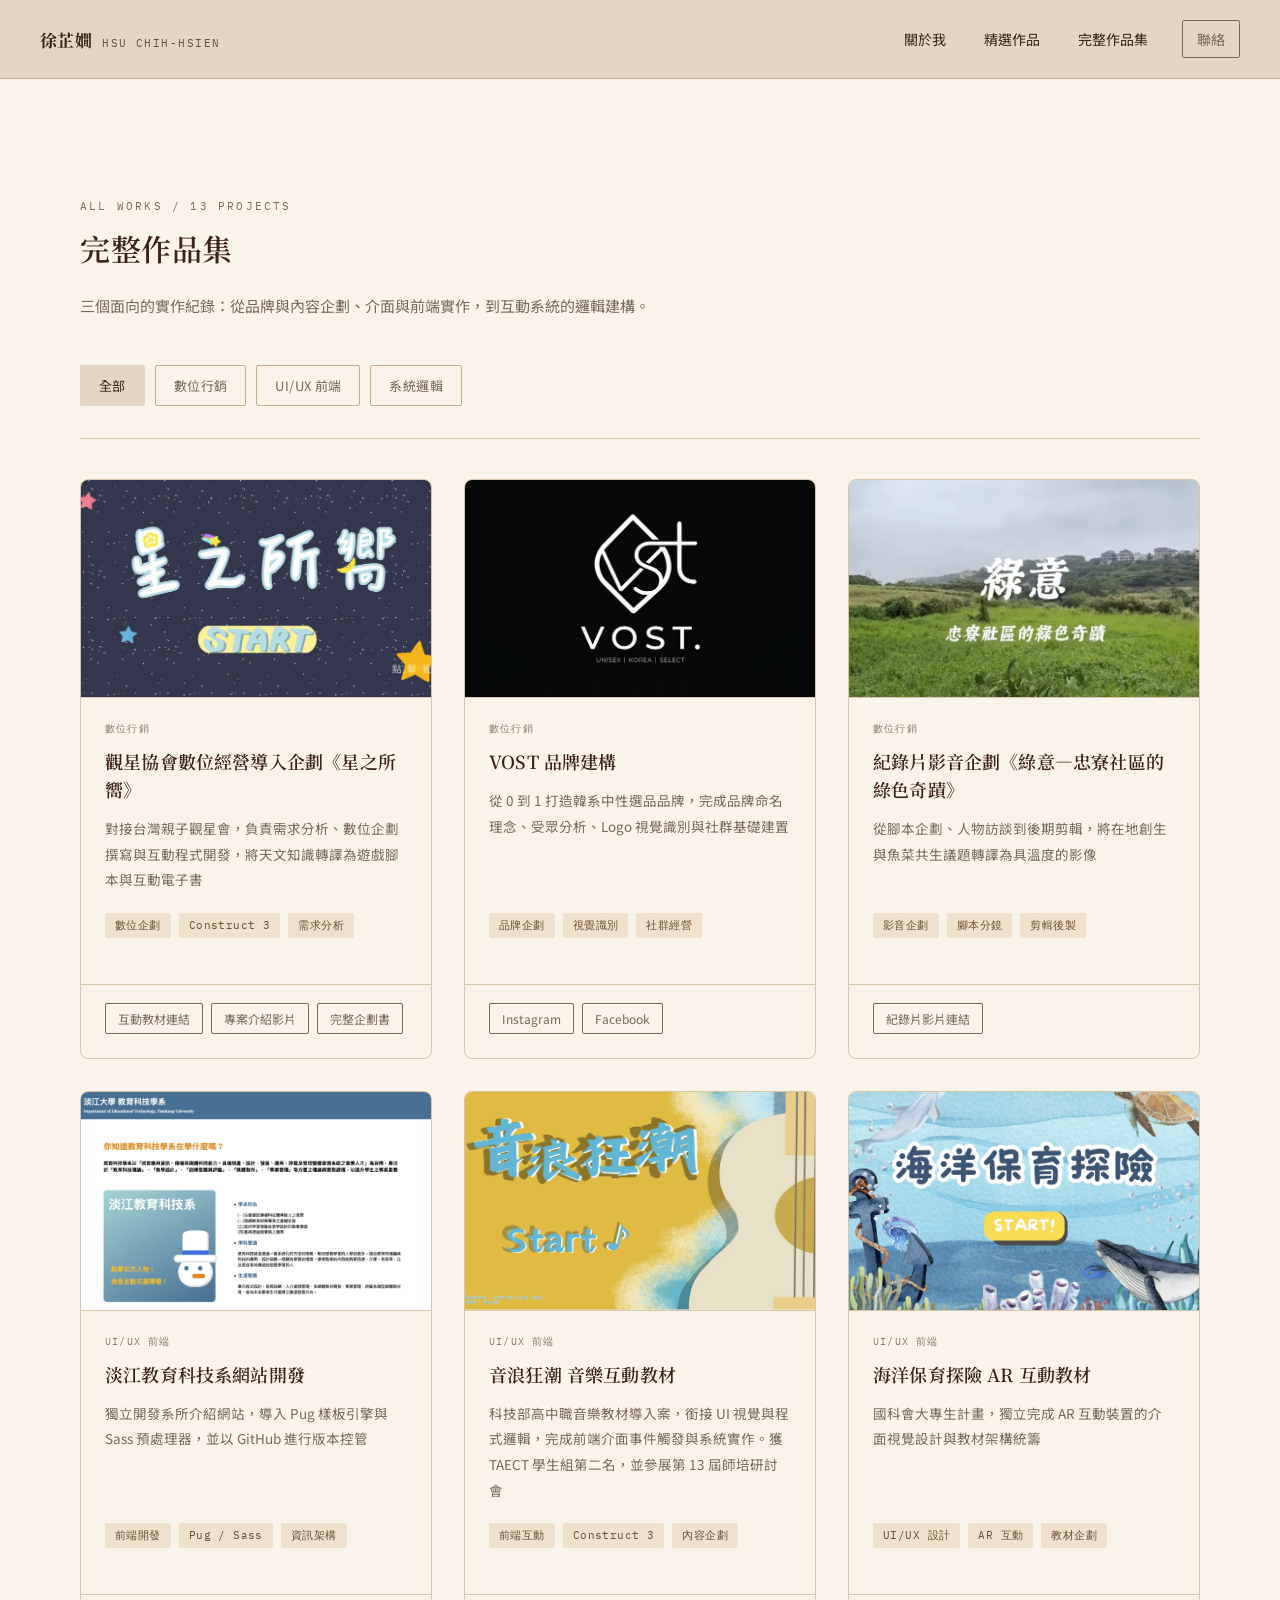
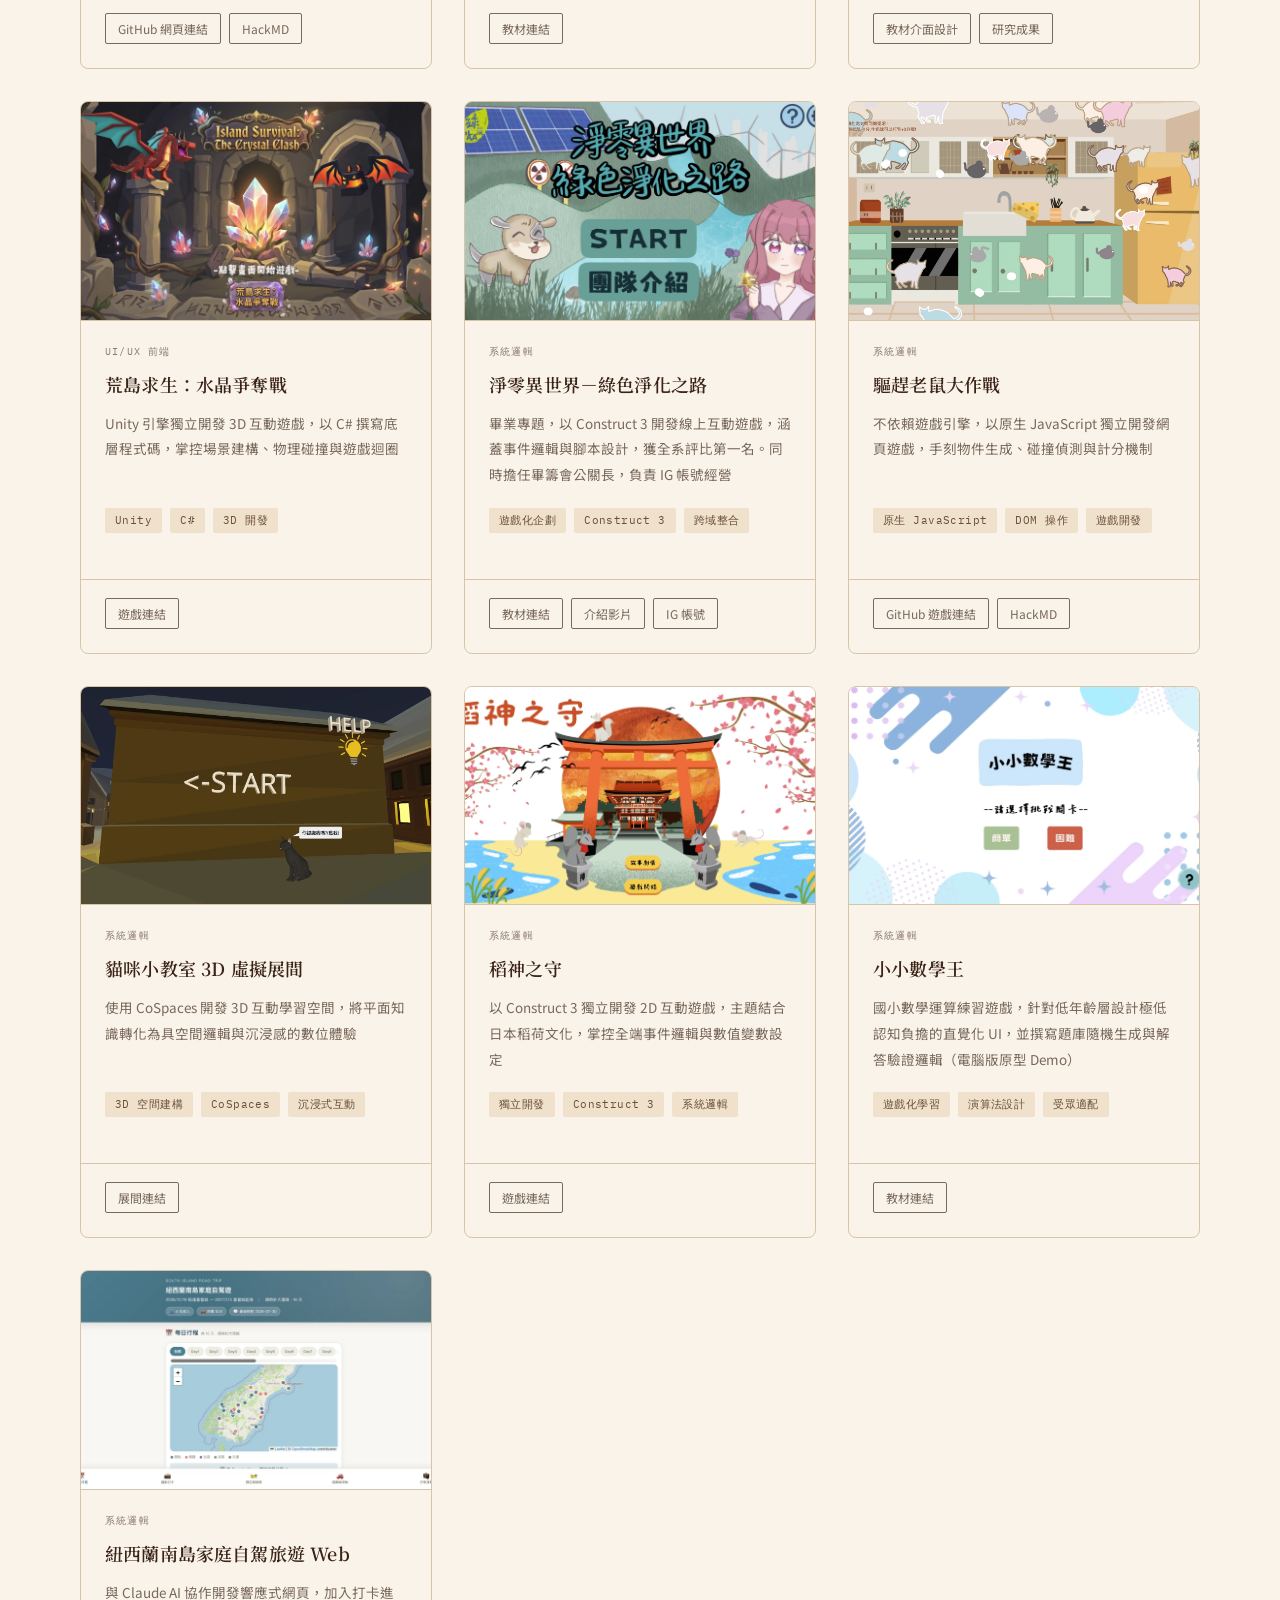
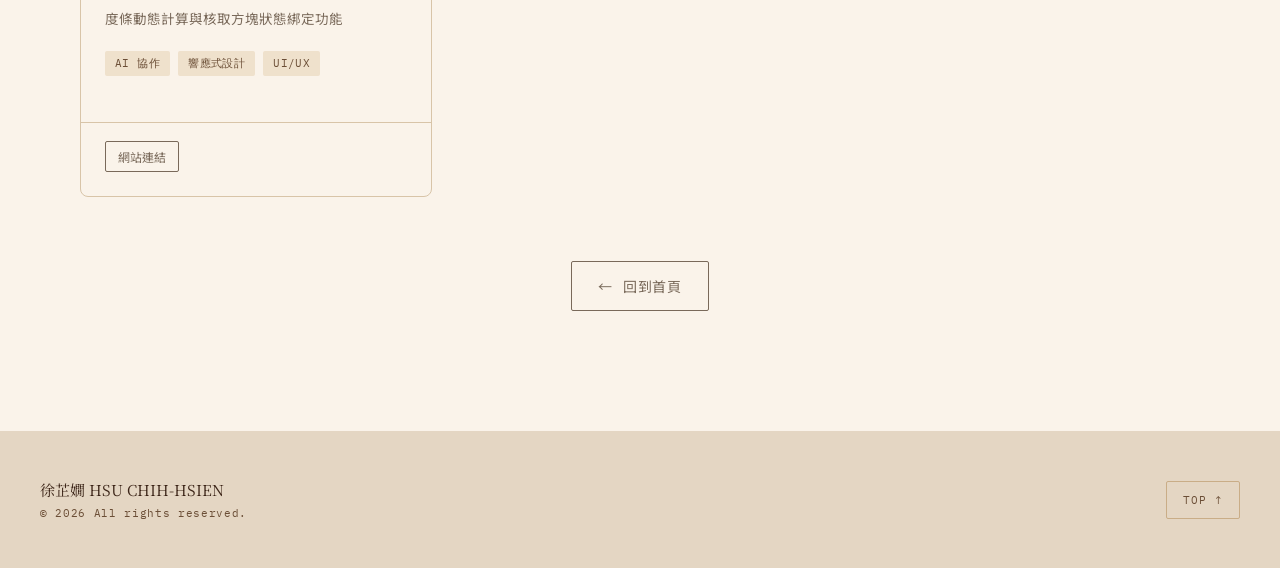
==== works.html @ 4b22bd29 "Bust cache on the OG/Twitter image URL and add explicit twitter:image The og:image was likely fetche" ====
<!DOCTYPE html>
<html lang="zh-Hant">
<head>
<meta charset="UTF-8">
<meta name="viewport" content="width=device-width, initial-scale=1">
<title>完整作品集 — 徐芷嫺 HSU CHIH-HSIEN</title>
<meta name="description" content="徐芷嫺完整作品集，共 13 個專案：數位行銷與品牌企劃、UI/UX 前端實作、系統邏輯與互動技術。">
<meta property="og:type" content="website">
<meta property="og:title" content="完整作品集 — 徐芷嫺 HSU CHIH-HSIEN">
<meta property="og:description" content="徐芷嫺完整作品集，共 13 個專案：數位行銷與品牌企劃、UI/UX 前端實作、系統邏輯與互動技術。">
<meta property="og:url" content="https://411730178xian.github.io/Chih-Hsien_Portfolio/works.html">
<meta property="og:image" content="https://411730178xian.github.io/Chih-Hsien_Portfolio/assets/images/social/og-cover.jpg?v=2">
<meta property="og:image:width" content="1200">
<meta property="og:image:height" content="675">
<meta name="twitter:card" content="summary_large_image">
<meta name="twitter:image" content="https://411730178xian.github.io/Chih-Hsien_Portfolio/assets/images/social/og-cover.jpg?v=2">
<link rel="preconnect" href="https://fonts.googleapis.com">
<link rel="preconnect" href="https://fonts.gstatic.com" crossorigin>
<link href="https://fonts.googleapis.com/css2?family=Noto+Sans+TC:wght@300;400;500;700&family=Noto+Serif+TC:wght@400;600;700&family=IBM+Plex+Mono:wght@400;500&display=swap" rel="stylesheet">
<link rel="stylesheet" href="css/style.css?v=5">
<link rel="icon" href="assets/icons/favicon.ico" sizes="any">
<link rel="icon" type="image/png" sizes="32x32" href="assets/icons/favicon-32.png">
<link rel="icon" type="image/png" sizes="16x16" href="assets/icons/favicon-16.png">
<link rel="apple-touch-icon" href="assets/icons/apple-touch-icon.png">
</head>
<body>

  <header class="site-header">
    <div class="nav-inner">
      <a href="index.html#top" class="logo">
        <span class="logo-zh">徐芷嫺</span>
        <span class="logo-en">HSU CHIH-HSIEN</span>
      </a>
      <nav class="nav-links">
        <a href="index.html#about" class="nav-link">關於我</a>
        <a href="index.html#work" class="nav-link">精選作品</a>
        <a href="works.html" class="nav-link">完整作品集</a>
        <a href="index.html#contact" class="nav-contact">聯絡</a>
      </nav>
      <button class="burger" type="button" aria-label="選單" aria-expanded="false" aria-controls="mobile-menu">
        <span></span><span></span><span></span>
      </button>
    </div>
    <div class="mobile-menu" id="mobile-menu">
      <a href="index.html#about">關於 About</a>
      <a href="index.html#work">精選作品 Work</a>
      <a href="works.html">完整作品集 All Works</a>
      <a href="index.html#contact">聯絡 Contact</a>
    </div>
  </header>

  <main id="top">
    <section class="sec">
      <div class="inner">
        <p class="eyebrow" style="margin-bottom:14px">ALL WORKS / 13 PROJECTS</p>
        <h1 style="font-size:30px">完整作品集</h1>
        <p class="works-intro">三個面向的實作紀錄：從品牌與內容企劃、介面與前端實作，到互動系統的邏輯建構。</p>

        <div class="filter-row">
          <button class="filter-btn is-active" type="button" data-filter="全部">全部</button>
          <button class="filter-btn" type="button" data-filter="數位行銷">數位行銷</button>
          <button class="filter-btn" type="button" data-filter="UI/UX 前端">UI/UX 前端</button>
          <button class="filter-btn" type="button" data-filter="系統邏輯">系統邏輯</button>
        </div>

        <div class="works-grid">

          <!-- 01 -->
          <div class="work-card" data-category="數位行銷">
            <a class="work-card-link" href="https://xian1215.itch.io/start" target="_blank" rel="noopener">
            <div class="work-cover">
              <img src="assets/images/works/work-01.webp" alt="觀星協會數位經營導入企劃《星之所嚮》 封面" loading="lazy" decoding="async" onerror="this.style.display='none'">
              <div class="work-cover-placeholder">
                <span class="cover-label">COVER 16:10</span>
                <span class="cover-size">建議 1600×1000px</span>
              </div>
            </div>
            <div class="work-body">
              <div class="work-cat">數位行銷</div>
              <h3 class="work-title">觀星協會數位經營導入企劃《星之所嚮》</h3>
              <p class="work-desc">對接台灣親子觀星會，負責需求分析、數位企劃撰寫與互動程式開發，將天文知識轉譯為遊戲腳本與互動電子書</p>
              <div class="tag-row">
                <span class="tag">數位企劃</span>
                <span class="tag">Construct 3</span>
                <span class="tag">需求分析</span>
              </div>
                          </div>
          </a>
          <div class="link-row">
                <a href="https://xian1215.itch.io/start" target="_blank" rel="noopener" class="link-pill">互動教材連結</a>
                <a href="https://reurl.cc/M2GAN4" target="_blank" rel="noopener" class="link-pill">專案介紹影片</a>
                <a href="https://reurl.cc/9WQrGO" target="_blank" rel="noopener" class="link-pill">完整企劃書</a>
              </div>
        </div>

          <!-- 02 -->
          <div class="work-card" data-category="數位行銷">
            <a class="work-card-link" href="https://www.instagram.com/vost.select" target="_blank" rel="noopener">
            <div class="work-cover">
              <img src="assets/images/works/work-02.webp" alt="VOST 品牌建構 封面" loading="lazy" decoding="async" onerror="this.style.display='none'">
              <div class="work-cover-placeholder">
                <span class="cover-label">COVER 16:10</span>
                <span class="cover-size">建議 1600×1000px</span>
              </div>
            </div>
            <div class="work-body">
              <div class="work-cat">數位行銷</div>
              <h3 class="work-title">VOST 品牌建構</h3>
              <p class="work-desc">從 0 到 1 打造韓系中性選品品牌，完成品牌命名理念、受眾分析、Logo 視覺識別與社群基礎建置</p>
              <div class="tag-row">
                <span class="tag">品牌企劃</span>
                <span class="tag">視覺識別</span>
                <span class="tag">社群經營</span>
              </div>
                          </div>
          </a>
          <div class="link-row">
                <a href="https://www.instagram.com/vost.select" target="_blank" rel="noopener" class="link-pill">Instagram</a>
                <a href="https://www.facebook.com/share/1DZ78wTrxf/" target="_blank" rel="noopener" class="link-pill">Facebook</a>
              </div>
        </div>

          <!-- 03 -->
          <div class="work-card" data-category="數位行銷">
            <a class="work-card-link" href="https://youtu.be/BY8ViOmGTmM" target="_blank" rel="noopener">
            <div class="work-cover">
              <img src="assets/images/works/work-03.webp" alt="紀錄片影音企劃《綠意—忠寮社區的綠色奇蹟》 封面" loading="lazy" decoding="async" onerror="this.style.display='none'">
              <div class="work-cover-placeholder">
                <span class="cover-label">COVER 16:10</span>
                <span class="cover-size">建議 1600×1000px</span>
              </div>
            </div>
            <div class="work-body">
              <div class="work-cat">數位行銷</div>
              <h3 class="work-title">紀錄片影音企劃《綠意—忠寮社區的綠色奇蹟》</h3>
              <p class="work-desc">從腳本企劃、人物訪談到後期剪輯，將在地創生與魚菜共生議題轉譯為具溫度的影像</p>
              <div class="tag-row">
                <span class="tag">影音企劃</span>
                <span class="tag">腳本分鏡</span>
                <span class="tag">剪輯後製</span>
              </div>
                          </div>
          </a>
          <div class="link-row">
                <a href="https://youtu.be/BY8ViOmGTmM" target="_blank" rel="noopener" class="link-pill">紀錄片影片連結</a>
              </div>
        </div>

          <!-- 04 -->
          <div class="work-card" data-category="UI/UX 前端">
            <a class="work-card-link" href="https://xian1215.github.io/TKUET-Introduction/" target="_blank" rel="noopener">
            <div class="work-cover">
              <img src="assets/images/works/work-04.webp" alt="淡江教育科技系網站開發 封面" loading="lazy" decoding="async" onerror="this.style.display='none'">
              <div class="work-cover-placeholder">
                <span class="cover-label">COVER 16:10</span>
                <span class="cover-size">建議 1600×1000px</span>
              </div>
            </div>
            <div class="work-body">
              <div class="work-cat">UI/UX 前端</div>
              <h3 class="work-title">淡江教育科技系網站開發</h3>
              <p class="work-desc">獨立開發系所介紹網站，導入 Pug 樣板引擎與 Sass 預處理器，並以 GitHub 進行版本控管</p>
              <div class="tag-row">
                <span class="tag">前端開發</span>
                <span class="tag">Pug / Sass</span>
                <span class="tag">資訊架構</span>
              </div>
                          </div>
          </a>
          <div class="link-row">
                <a href="https://xian1215.github.io/TKUET-Introduction/" target="_blank" rel="noopener" class="link-pill">GitHub 網頁連結</a>
                <a href="https://hackmd.io/@9Di1y0REQDCJJ_Y-IfNmfQ/ByBgr1eBR" target="_blank" rel="noopener" class="link-pill">HackMD</a>
              </div>
        </div>

          <!-- 05 -->
          <div class="work-card" data-category="UI/UX 前端">
            <a class="work-card-link" href="https://xian1215.itch.io/music-project" target="_blank" rel="noopener">
            <div class="work-cover">
              <img src="assets/images/works/work-05.webp" alt="音浪狂潮 音樂互動教材 封面" loading="lazy" decoding="async" onerror="this.style.display='none'">
              <div class="work-cover-placeholder">
                <span class="cover-label">COVER 16:10</span>
                <span class="cover-size">建議 1600×1000px</span>
              </div>
            </div>
            <div class="work-body">
              <div class="work-cat">UI/UX 前端</div>
              <h3 class="work-title">音浪狂潮 音樂互動教材</h3>
              <p class="work-desc">科技部高中職音樂教材導入案，銜接 UI 視覺與程式邏輯，完成前端介面事件觸發與系統實作。獲 TAECT 學生組第二名，並參展第 13 屆師培研討會</p>
              <div class="tag-row">
                <span class="tag">前端互動</span>
                <span class="tag">Construct 3</span>
                <span class="tag">內容企劃</span>
              </div>
                          </div>
          </a>
          <div class="link-row">
                <a href="https://xian1215.itch.io/music-project" target="_blank" rel="noopener" class="link-pill">教材連結</a>
              </div>
        </div>

          <!-- 06 -->
          <div class="work-card" data-category="UI/UX 前端">
            <a class="work-card-link" href="https://canva.link/zanthvpoir3hhmb" target="_blank" rel="noopener">
            <div class="work-cover">
              <img src="assets/images/works/work-06.webp" alt="海洋保育探險 AR 互動教材 封面" loading="lazy" decoding="async" onerror="this.style.display='none'">
              <div class="work-cover-placeholder">
                <span class="cover-label">COVER 16:10</span>
                <span class="cover-size">建議 1600×1000px</span>
              </div>
            </div>
            <div class="work-body">
              <div class="work-cat">UI/UX 前端</div>
              <h3 class="work-title">海洋保育探險 AR 互動教材</h3>
              <p class="work-desc">國科會大專生計畫，獨立完成 AR 互動裝置的介面視覺設計與教材架構統籌</p>
              <div class="tag-row">
                <span class="tag">UI/UX 設計</span>
                <span class="tag">AR 互動</span>
                <span class="tag">教材企劃</span>
              </div>
                          </div>
          </a>
          <div class="link-row">
                <a href="https://canva.link/zanthvpoir3hhmb" target="_blank" rel="noopener" class="link-pill">教材介面設計</a>
                <a href="https://drive.google.com/file/d/1w-6BS0zPPJtioyCGhfcOsL-TiiQda1Wb/view" target="_blank" rel="noopener" class="link-pill">研究成果</a>
              </div>
        </div>

          <!-- 07 -->
          <div class="work-card" data-category="UI/UX 前端">
            <a class="work-card-link" href="https://xian1215.itch.io/island-survival-the-crystal-clash" target="_blank" rel="noopener">
            <div class="work-cover">
              <img src="assets/images/works/work-07.webp" alt="荒島求生：水晶爭奪戰 封面" loading="lazy" decoding="async" onerror="this.style.display='none'">
              <div class="work-cover-placeholder">
                <span class="cover-label">COVER 16:10</span>
                <span class="cover-size">建議 1600×1000px</span>
              </div>
            </div>
            <div class="work-body">
              <div class="work-cat">UI/UX 前端</div>
              <h3 class="work-title">荒島求生：水晶爭奪戰</h3>
              <p class="work-desc">Unity 引擎獨立開發 3D 互動遊戲，以 C# 撰寫底層程式碼，掌控場景建構、物理碰撞與遊戲迴圈</p>
              <div class="tag-row">
                <span class="tag">Unity</span>
                <span class="tag">C#</span>
                <span class="tag">3D 開發</span>
              </div>
                          </div>
          </a>
          <div class="link-row">
                <a href="https://xian1215.itch.io/island-survival-the-crystal-clash" target="_blank" rel="noopener" class="link-pill">遊戲連結</a>
              </div>
        </div>

          <!-- 08 -->
          <div class="work-card" data-category="系統邏輯">
            <a class="work-card-link" href="https://6831bec1b82cb1c73385c4f5--celebrated-hummingbird-86bf99.netlify.app" target="_blank" rel="noopener">
            <div class="work-cover">
              <img src="assets/images/works/work-08.webp" alt="淨零異世界－綠色淨化之路 封面" loading="lazy" decoding="async" onerror="this.style.display='none'">
              <div class="work-cover-placeholder">
                <span class="cover-label">COVER 16:10</span>
                <span class="cover-size">建議 1600×1000px</span>
              </div>
            </div>
            <div class="work-body">
              <div class="work-cat">系統邏輯</div>
              <h3 class="work-title">淨零異世界－綠色淨化之路</h3>
              <p class="work-desc">畢業專題，以 Construct 3 開發線上互動遊戲，涵蓋事件邏輯與腳本設計，獲全系評比第一名。同時擔任畢籌會公關長，負責 IG 帳號經營</p>
              <div class="tag-row">
                <span class="tag">遊戲化企劃</span>
                <span class="tag">Construct 3</span>
                <span class="tag">跨域整合</span>
              </div>
                          </div>
          </a>
          <div class="link-row">
                <a href="https://6831bec1b82cb1c73385c4f5--celebrated-hummingbird-86bf99.netlify.app" target="_blank" rel="noopener" class="link-pill">教材連結</a>
                <a href="https://youtu.be/52XeTAiEh04" target="_blank" rel="noopener" class="link-pill">介紹影片</a>
                <a href="https://www.instagram.com/tkuet26_chuang.shiji" target="_blank" rel="noopener" class="link-pill">IG 帳號</a>
              </div>
        </div>

          <!-- 09 -->
          <div class="work-card" data-category="系統邏輯">
            <a class="work-card-link" href="https://411730178xian.github.io/gamenew/" target="_blank" rel="noopener">
            <div class="work-cover">
              <img src="assets/images/works/work-09.webp" alt="驅趕老鼠大作戰 封面" loading="lazy" decoding="async" onerror="this.style.display='none'">
              <div class="work-cover-placeholder">
                <span class="cover-label">COVER 16:10</span>
                <span class="cover-size">建議 1600×1000px</span>
              </div>
            </div>
            <div class="work-body">
              <div class="work-cat">系統邏輯</div>
              <h3 class="work-title">驅趕老鼠大作戰</h3>
              <p class="work-desc">不依賴遊戲引擎，以原生 JavaScript 獨立開發網頁遊戲，手刻物件生成、碰撞偵測與計分機制</p>
              <div class="tag-row">
                <span class="tag">原生 JavaScript</span>
                <span class="tag">DOM 操作</span>
                <span class="tag">遊戲開發</span>
              </div>
                          </div>
          </a>
          <div class="link-row">
                <a href="https://411730178xian.github.io/gamenew/" target="_blank" rel="noopener" class="link-pill">GitHub 遊戲連結</a>
                <a href="https://hackmd.io/@9Di1y0REQDCJJ_Y-IfNmfQ/SkXENkZ43" target="_blank" rel="noopener" class="link-pill">HackMD</a>
              </div>
        </div>

          <!-- 10 -->
          <div class="work-card" data-category="系統邏輯">
            <a class="work-card-link" href="https://edu.cospaces.io/FYB-VXD" target="_blank" rel="noopener">
            <div class="work-cover">
              <img src="assets/images/works/work-10.webp" alt="貓咪小教室 3D 虛擬展間 封面" loading="lazy" decoding="async" onerror="this.style.display='none'">
              <div class="work-cover-placeholder">
                <span class="cover-label">COVER 16:10</span>
                <span class="cover-size">建議 1600×1000px</span>
              </div>
            </div>
            <div class="work-body">
              <div class="work-cat">系統邏輯</div>
              <h3 class="work-title">貓咪小教室 3D 虛擬展間</h3>
              <p class="work-desc">使用 CoSpaces 開發 3D 互動學習空間，將平面知識轉化為具空間邏輯與沉浸感的數位體驗</p>
              <div class="tag-row">
                <span class="tag">3D 空間建構</span>
                <span class="tag">CoSpaces</span>
                <span class="tag">沉浸式互動</span>
              </div>
                          </div>
          </a>
          <div class="link-row">
                <a href="https://edu.cospaces.io/FYB-VXD" target="_blank" rel="noopener" class="link-pill">展間連結</a>
              </div>
        </div>

          <!-- 11 -->
          <div class="work-card" data-category="系統邏輯">
            <a class="work-card-link" href="https://xian1215.github.io/Inari-guardian/" target="_blank" rel="noopener">
            <div class="work-cover">
              <img src="assets/images/works/work-11.webp" alt="稻神之守 封面" loading="lazy" decoding="async" onerror="this.style.display='none'">
              <div class="work-cover-placeholder">
                <span class="cover-label">COVER 16:10</span>
                <span class="cover-size">建議 1600×1000px</span>
              </div>
            </div>
            <div class="work-body">
              <div class="work-cat">系統邏輯</div>
              <h3 class="work-title">稻神之守</h3>
              <p class="work-desc">以 Construct 3 獨立開發 2D 互動遊戲，主題結合日本稻荷文化，掌控全端事件邏輯與數值變數設定</p>
              <div class="tag-row">
                <span class="tag">獨立開發</span>
                <span class="tag">Construct 3</span>
                <span class="tag">系統邏輯</span>
              </div>
                          </div>
          </a>
          <div class="link-row">
                <a href="https://xian1215.github.io/Inari-guardian/" target="_blank" rel="noopener" class="link-pill">遊戲連結</a>
              </div>
        </div>

          <!-- 12 -->
          <div class="work-card" data-category="系統邏輯">
            <a class="work-card-link" href="https://xian1215.github.io/LittleMathKing/" target="_blank" rel="noopener">
            <div class="work-cover">
              <img src="assets/images/works/work-12.webp" alt="小小數學王 封面" loading="lazy" decoding="async" onerror="this.style.display='none'">
              <div class="work-cover-placeholder">
                <span class="cover-label">COVER 16:10</span>
                <span class="cover-size">建議 1600×1000px</span>
              </div>
            </div>
            <div class="work-body">
              <div class="work-cat">系統邏輯</div>
              <h3 class="work-title">小小數學王</h3>
              <p class="work-desc">國小數學運算練習遊戲，針對低年齡層設計極低認知負擔的直覺化 UI，並撰寫題庫隨機生成與解答驗證邏輯（電腦版原型 Demo）</p>
              <div class="tag-row">
                <span class="tag">遊戲化學習</span>
                <span class="tag">演算法設計</span>
                <span class="tag">受眾適配</span>
              </div>
                          </div>
          </a>
          <div class="link-row">
                <a href="https://xian1215.github.io/LittleMathKing/" target="_blank" rel="noopener" class="link-pill">教材連結</a>
              </div>
        </div>

          <!-- 13 -->
          <div class="work-card" data-category="系統邏輯">
            <a class="work-card-link" href="https://411730178xian.github.io/nz-south-island-trip/" target="_blank" rel="noopener">
            <div class="work-cover">
              <img src="assets/images/works/work-13.webp" alt="紐西蘭南島家庭自駕旅遊 Web 封面" loading="lazy" decoding="async" onerror="this.style.display='none'">
              <div class="work-cover-placeholder">
                <span class="cover-label">COVER 16:10</span>
                <span class="cover-size">建議 1600×1000px</span>
              </div>
            </div>
            <div class="work-body">
              <div class="work-cat">系統邏輯</div>
              <h3 class="work-title">紐西蘭南島家庭自駕旅遊 Web</h3>
              <p class="work-desc">與 Claude AI 協作開發響應式網頁，加入打卡進度條動態計算與核取方塊狀態綁定功能</p>
              <div class="tag-row">
                <span class="tag">AI 協作</span>
                <span class="tag">響應式設計</span>
                <span class="tag">UI/UX</span>
              </div>
                          </div>
          </a>
          <div class="link-row">
                <a href="https://411730178xian.github.io/nz-south-island-trip/" target="_blank" rel="noopener" class="link-pill">網站連結</a>
              </div>
        </div>

        </div>

        <div style="display:flex; justify-content:center; margin-top:64px">
          <a href="index.html" class="btn btn-outline"><span aria-hidden="true">←</span> 回到首頁</a>
        </div>
      </div>
    </section>
  </main>

  <footer class="site-footer">
    <div class="foot-inner">
      <div class="foot-name">
        <span class="foot-name-zh">徐芷嫺 HSU CHIH-HSIEN</span>
        <span class="foot-copyright">© 2026 All rights reserved.</span>
      </div>
      <a href="index.html#top" class="top-link">TOP ↑</a>
    </div>
  </footer>

<script src="js/main.js"></script>
</body>
</html>
---- css/style.css ----
/* ===========================================================
   徐芷嫺 Portfolio — Design tokens & base styles
   Color / type / spacing values come from the approved design spec
   (see the "DESIGN SPEC" panel in the original Claude Design file).
   =========================================================== */

:root {
  --color-accent: #E4D6C3;
  --color-text: #3B2417;
  --color-text-secondary: #79695A;
  --color-text-faint: #7C6C5A;
  --color-bg: #FAF3EA;
  --color-bg-alt: #F3E8D8;
  --color-border: #D8C4A8;
  --color-border-strong: #C9AD87;
  --color-tag-bg: #EFE1CC;
  --color-tag-text: #6B4E36;

  --font-serif: 'Noto Serif TC', serif;
  --font-sans: 'Noto Sans TC', 'Helvetica Neue', Helvetica, Arial, sans-serif;
  --font-mono: 'IBM Plex Mono', monospace;

  --page-max: 1200px;
  --bar-max: 1600px;
  --pad-desktop: 40px;
  --pad-mobile: 24px;
  --sec-pad-desktop: 120px;
  --sec-pad-mobile: 72px;
}

* { box-sizing: border-box; }

html {
  scroll-behavior: smooth;
}

body {
  margin: 0;
  background: var(--color-bg);
  font-family: var(--font-sans);
  color: var(--color-text);
  -webkit-font-smoothing: antialiased;
}

a {
  color: var(--color-text);
  text-decoration: none;
}

img {
  max-width: 100%;
  display: block;
}

::selection {
  background: var(--color-border);
  color: var(--color-text);
}

/* Anchors land below the sticky header instead of right under it */
section[id], main[id] {
  scroll-margin-top: 90px;
}

.inner {
  max-width: var(--page-max);
  margin: 0 auto;
  padding: 0 var(--pad-mobile);
}
@media (min-width: 720px) {
  .inner { padding: 0 var(--pad-desktop); }
}

.sec {
  padding: var(--sec-pad-mobile) 0;
  background: var(--color-bg);
}
.sec-alt {
  padding: var(--sec-pad-mobile) 0;
  background: var(--color-bg-alt);
}
@media (min-width: 720px) {
  .sec, .sec-alt { padding: var(--sec-pad-desktop) 0; }
}

.eyebrow {
  font-family: var(--font-mono);
  font-size: 11px;
  letter-spacing: .2em;
  color: var(--color-text-faint);
  margin: 0 0 12px;
}

h1, h2, h3 {
  font-family: var(--font-serif);
  font-weight: 600;
  color: var(--color-text);
  margin: 0;
}

h1 {
  font-size: 32px;
  line-height: 1.45;
  letter-spacing: .02em;
}
@media (min-width: 720px) {
  h1 { font-size: 48px; }
}

h2 {
  font-size: 26px;
  line-height: 1.4;
  letter-spacing: .02em;
}
@media (min-width: 720px) {
  h2 { font-size: 32px; }
}

/* ===================== HEADER / NAV ===================== */

.site-header {
  position: sticky;
  top: 0;
  z-index: 50;
  background: var(--color-accent);
  border-bottom: 1px solid var(--color-border-strong);
}

.nav-inner {
  max-width: var(--bar-max);
  margin: 0 auto;
  padding: 16px var(--pad-mobile);
  display: flex;
  align-items: center;
  justify-content: space-between;
  gap: 20px;
}
@media (min-width: 720px) {
  .nav-inner { padding: 20px var(--pad-desktop); }
}

.logo {
  display: flex;
  align-items: baseline;
  gap: 10px;
  min-height: 24px;
  color: var(--color-text);
}
.logo-zh {
  font-family: var(--font-serif);
  font-weight: 700;
  font-size: 17px;
  letter-spacing: .02em;
}
.logo-en {
  font-family: var(--font-mono);
  font-size: 10.5px;
  letter-spacing: .14em;
  color: var(--color-tag-text);
}

.nav-links {
  display: none;
  align-items: center;
  gap: 30px;
}
@media (min-width: 720px) {
  .nav-links { display: flex; }
}

.nav-link {
  padding: 8px 4px;
  min-height: 24px;
  font-size: 14px;
  color: var(--color-text);
  border-bottom: 1px solid transparent;
  transition: color .2s, border-color .2s;
}
.nav-link:hover {
  color: #4A3B32;
  border-bottom-color: var(--color-text);
}

.nav-contact {
  padding: 8px 14px;
  min-height: 24px;
  font-size: 14px;
  color: var(--color-text-secondary);
  border: 1px solid var(--color-text-secondary);
  border-radius: 2px;
  transition: background-color .3s, color .3s;
}
.nav-contact:hover {
  background: var(--color-text-secondary);
  color: var(--color-bg);
}

.burger {
  display: flex;
  flex-direction: column;
  gap: 5px;
  width: 40px;
  height: 32px;
  align-items: center;
  justify-content: center;
  background: transparent;
  border: 1px solid #C2A594;
  border-radius: 2px;
  cursor: pointer;
}
@media (min-width: 720px) {
  .burger { display: none; }
}
.burger span {
  display: block;
  width: 20px;
  height: 1.5px;
  background: var(--color-text);
}

.mobile-menu {
  display: none;
  flex-direction: column;
  padding: 4px var(--pad-mobile) 20px;
  border-top: 1px solid var(--color-border-strong);
  background: var(--color-accent);
}
.mobile-menu.is-open {
  display: flex;
}
@media (min-width: 720px) {
  .mobile-menu { display: none !important; }
}
.mobile-menu a {
  padding: 14px 0;
  border-bottom: 1px solid var(--color-border-strong);
  color: var(--color-text);
  font-size: 15px;
}
.mobile-menu a:last-child {
  border-bottom: none;
}

/* ===================== BUTTONS ===================== */

.btn {
  display: inline-flex;
  align-items: center;
  gap: 10px;
  padding: 14px 26px;
  font-size: 14px;
  letter-spacing: .05em;
  border-radius: 2px;
  cursor: pointer;
  font-family: var(--font-sans);
  transition: background-color .3s, color .3s, border-color .3s;
}
.btn-primary {
  background: var(--color-bg);
  color: var(--color-text);
  border: 1px solid transparent;
}
.btn-primary:hover {
  background: var(--color-text-secondary);
  color: var(--color-bg);
}
.btn-outline-light {
  border: 1px solid rgba(255,255,255,.5);
  color: var(--color-bg);
}
.btn-outline-light:hover {
  border-color: var(--color-bg);
  background: rgba(255,255,255,.1);
}
.btn-outline {
  border: 1px solid var(--color-text-secondary);
  color: var(--color-text-secondary);
  background: transparent;
}
.btn-outline:hover {
  background: var(--color-text-secondary);
  color: var(--color-bg);
}

/* ===================== HERO ===================== */

.hero {
  position: relative;
  overflow: hidden;
  min-height: 640px;
  min-height: 100svh;
  display: flex;
  align-items: center;
  background: var(--color-bg) url("../assets/images/hero/hero-bg.png") center / cover no-repeat;
  border-bottom: 1px solid var(--color-border);
}
@media (min-width: 720px) {
  .hero { min-height: 860px; min-height: 100svh; }
}
@media (max-width: 719px) {
  /* hero-bg.png's line-art lives in four corner clusters. On a narrow
     viewport, swap the single cover image for four corner crops, each
     pinned to its own corner and sized off viewport width (not the
     hero's height) with a clamp so it scales gently as the window
     resizes but never balloons or shrinks to nothing. Each corner
     stays a consistent, undistorted size and only the blank middle
     grows or shrinks to fill the leftover space — instead of the
     whole image being uniformly shrunk or cropped. */
  .hero {
    background-image:
      url("../assets/images/hero/hero-corner-tl.png"),
      url("../assets/images/hero/hero-corner-tr.png"),
      url("../assets/images/hero/hero-corner-bl.png"),
      url("../assets/images/hero/hero-corner-br.png");
    background-position: top left, top right, bottom left, bottom right;
    background-size:
      clamp(140px, 34vw, 300px) auto,
      clamp(140px, 34vw, 300px) auto,
      clamp(140px, 34vw, 300px) auto,
      clamp(140px, 34vw, 300px) auto;
    background-repeat: no-repeat, no-repeat, no-repeat, no-repeat;
  }
}
.hero-inner {
  position: relative;
  z-index: 1;
  max-width: var(--page-max);
  margin: 0 auto;
  padding: 0 var(--pad-mobile);
}
@media (min-width: 720px) {
  .hero-inner { padding: 0 var(--pad-desktop); }
}
.hero-kicker {
  font-family: var(--font-mono);
  font-size: 11px;
  letter-spacing: .2em;
  color: var(--color-text-secondary);
  margin: 0 0 26px;
}
.hero-title {
  margin: 0;
  font-family: var(--font-serif);
  font-weight: 600;
  font-size: 32px;
  line-height: 1.45;
  letter-spacing: .02em;
  color: var(--color-text);
  max-width: 820px;
}
@media (min-width: 720px) {
  .hero-title { font-size: 48px; }
}
.hero-sub {
  margin: 26px 0 0;
  font-size: 13px;
  line-height: 1.9;
  color: var(--color-text-secondary);
  letter-spacing: .02em;
}
@media (min-width: 720px) {
  .hero-sub { font-size: 15px; letter-spacing: .03em; }
}
.hero-cta {
  display: flex;
  flex-wrap: wrap;
  gap: 12px;
  margin-top: 40px;
}
.hero-cta .btn-primary {
  background: var(--color-text-secondary);
  color: var(--color-bg);
}
.hero-cta .btn-primary:hover {
  background: var(--color-text);
  color: var(--color-bg);
}
.hero-cta .btn-outline-light {
  border-color: var(--color-text-secondary);
  color: var(--color-text);
}
.hero-cta .btn-outline-light:hover {
  border-color: var(--color-text);
  background: var(--color-bg-alt);
}

/* ===================== ABOUT ===================== */

.about-cols {
  max-width: 800px;
  margin-top: 36px;
}
@media (min-width: 720px) {
  .about-cols {
    margin-top: 52px;
    max-width: none;
    display: grid;
    grid-template-columns: minmax(200px, clamp(220px, 34vw, 400px)) 1fr;
    gap: clamp(32px, 4vw, 64px);
    align-items: start;
  }
  .portrait {
    margin-bottom: 0;
  }
}

.portrait {
  position: relative;
  width: 400px;
  max-width: 100%;
  aspect-ratio: 4/5;
  border-radius: 8px;
  border: 1px solid var(--color-border-strong);
  overflow: hidden;
  margin-bottom: 32px;
}
.portrait img {
  position: absolute;
  inset: 0;
  z-index: 1;
  width: 100%;
  height: 100%;
  object-fit: cover;
}
.portrait-placeholder {
  position: absolute;
  inset: 0;
  background-image: repeating-linear-gradient(135deg, #EFE2D0 0 8px, #F8F0E5 8px 16px);
  display: flex;
  flex-direction: column;
  align-items: center;
  justify-content: center;
  gap: 6px;
}
.portrait-label {
  font-family: var(--font-mono);
  font-size: 10.5px;
  color: var(--color-text-faint);
  letter-spacing: .08em;
}
.portrait-size {
  font-family: var(--font-mono);
  font-size: 9.5px;
  color: #AFA08A;
}

.about-body {
  margin: 0;
  font-size: 16px;
  line-height: 2.1;
  color: var(--color-text);
  letter-spacing: .03em;
}

.info-block {
  margin-top: 40px;
  padding-top: 26px;
  border-top: 1px solid var(--color-border-strong);
}
.info-block + .info-block {
  margin-top: 34px;
}
.info-label {
  font-family: var(--font-mono);
  font-size: 10.5px;
  letter-spacing: .16em;
  color: var(--color-text-faint);
  margin: 0 0 16px;
}
.info-title {
  font-size: 15.5px;
  color: var(--color-text);
  letter-spacing: .02em;
}
.info-meta {
  margin-top: 6px;
  font-family: var(--font-mono);
  font-size: 11.5px;
  color: var(--color-text-faint);
}
.info-row {
  display: flex;
  flex-wrap: wrap;
  gap: 10px;
  align-items: baseline;
}
.info-note {
  margin: 12px 0 0;
  font-size: 13.5px;
  line-height: 1.85;
  color: var(--color-text-secondary);
  padding-left: 14px;
  border-left: 1px solid var(--color-border);
}

/* Skills block: standalone, below the photo/bio row */
.skills-block {
  max-width: 800px;
  margin: 56px auto 0;
  padding-top: 40px;
  border-top: 1px solid var(--color-border);
}
@media (min-width: 720px) {
  .skills-block { max-width: none; }
}
.skills-grid {
  display: grid;
  grid-template-columns: 1fr;
  gap: 1px;
  background: var(--color-border);
  border: 1px solid var(--color-border);
  margin-top: 22px;
}
@media (min-width: 720px) {
  .skills-grid { grid-template-columns: repeat(2, 1fr); }
}
.skill-card {
  background: var(--color-bg);
  padding: 24px 26px;
}
.skill-head {
  display: flex;
  align-items: center;
  gap: 12px;
}
.skill-head h3 {
  font-size: 16px;
}
.skill-list {
  margin: 14px 0 0;
  padding: 0 0 0 30px;
  list-style: none;
  display: flex;
  flex-direction: column;
  gap: 8px;
}
.skill-list li {
  font-size: 13.5px;
  line-height: 1.7;
  color: var(--color-text-secondary);
}

/* Experience blocks (Honors / Projects) */
.exp-wrap {
  max-width: 800px;
  margin: 64px auto 0;
  padding-top: 48px;
  border-top: 1px solid var(--color-border);
  display: flex;
  flex-direction: column;
  gap: 48px;
}
@media (min-width: 720px) {
  .exp-wrap {
    max-width: none;
    display: grid;
    grid-template-columns: 1fr 1fr;
    gap: 48px 64px;
    align-items: start;
  }
}
.exp-block {
  display: flex;
  flex-wrap: wrap;
  gap: 36px;
}
.exp-title {
  flex: 0 0 auto;
  min-width: 160px;
  font-size: 17px;
}
.exp-entries {
  flex: 1 1 420px;
  min-width: 250px;
  display: flex;
  flex-direction: column;
  gap: 20px;
}

.resume-cta {
  max-width: 800px;
  margin: 44px auto 0;
}
@media (min-width: 720px) {
  .resume-cta {
    max-width: none;
    display: flex;
    justify-content: center;
  }
}

/* ===================== WORK CARDS ===================== */

.work-grid {
  display: grid;
  grid-template-columns: 1fr;
  gap: 36px;
}
@media (min-width: 640px) {
  .work-grid { grid-template-columns: repeat(auto-fit, minmax(min(100%, 420px), 1fr)); }
}

.work-card {
  display: block;
  color: inherit;
  background: var(--color-bg);
  border: 1px solid var(--color-border);
  border-radius: 8px;
  overflow: hidden;
  transition: box-shadow .35s ease, border-color .35s ease, transform .35s ease;
}
.work-card:hover {
  border-color: var(--color-accent);
  box-shadow: 0 24px 48px -24px rgba(26,26,24,.34);
  transform: translateY(-3px);
}

.work-cover {
  position: relative;
  aspect-ratio: 16/10;
  overflow: hidden;
  border-bottom: 1px solid var(--color-border);
}
.work-cover-placeholder,
.work-cover img {
  position: absolute;
  inset: 0;
  width: 100%;
  height: 100%;
}
.work-cover-placeholder {
  background-image: repeating-linear-gradient(135deg, #EFE2D0 0 8px, #F8F0E5 8px 16px);
  display: flex;
  flex-direction: column;
  align-items: center;
  justify-content: center;
  gap: 6px;
  transition: transform .55s cubic-bezier(.2,.8,.2,1);
}
.work-card:hover .work-cover-placeholder {
  transform: scale(1.06);
}
.work-cover img {
  z-index: 1;
  object-fit: cover;
  object-position: center;
  transition: transform .55s cubic-bezier(.2,.8,.2,1);
}
.work-card:hover .work-cover img {
  transform: scale(1.06);
}
.cover-label {
  font-family: var(--font-mono);
  font-size: 11px;
  color: var(--color-text-faint);
  letter-spacing: .08em;
}
.cover-size {
  font-family: var(--font-mono);
  font-size: 10px;
  color: #AFA08A;
}

.work-body {
  padding: 26px 26px 30px;
}
.work-no {
  font-family: var(--font-mono);
  font-size: 10.5px;
  color: var(--color-text-faint);
  letter-spacing: .14em;
}
.work-title {
  margin: 12px 0 0;
  font-size: 20px;
  line-height: 1.5;
  letter-spacing: .01em;
}
.work-desc {
  margin: 12px 0 0;
  font-size: 14px;
  line-height: 1.9;
  color: var(--color-text-secondary);
}
.tag-row {
  display: flex;
  flex-wrap: wrap;
  gap: 8px;
  margin-top: 20px;
}
.tag {
  font-family: var(--font-mono);
  font-size: 10.5px;
  color: var(--color-tag-text);
  background: var(--color-tag-bg);
  padding: 5px 10px;
  border-radius: 2px;
  letter-spacing: .04em;
}

/* Full works page — grid uses 3 cols on desktop, has category + link row */
.works-grid {
  display: grid;
  grid-template-columns: 1fr;
  gap: 32px;
}
@media (min-width: 640px) {
  .works-grid { grid-template-columns: repeat(auto-fit, minmax(min(100%, 300px), 1fr)); }
}
.works-grid .work-card {
  display: flex;
  flex-direction: column;
}
.work-card-link {
  display: flex;
  flex-direction: column;
  flex: 1;
  color: inherit;
}
.works-grid .work-body {
  padding: 24px 24px 28px;
  display: flex;
  flex-direction: column;
  flex: 1;
}
.works-grid .work-cat {
  font-family: var(--font-mono);
  font-size: 10px;
  color: #8A7A6E;
  letter-spacing: .12em;
}
.works-grid .work-title {
  font-size: 18px;
  line-height: 1.55;
}
.works-grid .work-desc {
  margin: 12px 0 20px;
  font-size: 13.5px;
}
.works-grid .tag-row {
  margin-top: auto;
}
.link-row {
  display: flex;
  flex-wrap: wrap;
  gap: 8px;
  margin-top: 18px;
  padding: 18px 24px 24px;
  border-top: 1px solid var(--color-border);
}
.link-pill {
  font-size: 12px;
  color: var(--color-text-secondary);
  border: 1px solid var(--color-text-secondary);
  padding: 6px 12px;
  border-radius: 2px;
  transition: background-color .25s, color .25s, border-color .25s;
}
.link-pill:hover {
  background: var(--color-text-secondary);
  border-color: var(--color-text-secondary);
  color: var(--color-bg);
}

/* Category filter (All Works page) */
.filter-row {
  display: flex;
  flex-wrap: wrap;
  gap: 10px;
  margin: 44px 0 40px;
  padding-bottom: 32px;
  border-bottom: 1px solid var(--color-border);
}
.filter-btn {
  padding: 10px 18px;
  min-height: 24px;
  border: 1px solid var(--color-border-strong);
  background: transparent;
  color: var(--color-text-secondary);
  font-family: var(--font-sans);
  font-size: 13px;
  letter-spacing: .03em;
  border-radius: 2px;
  cursor: pointer;
  transition: background-color .2s, border-color .2s, color .2s;
}
.filter-btn:hover {
  border-color: var(--color-text-secondary);
  color: var(--color-text-secondary);
}
.filter-btn.is-active {
  border-color: var(--color-accent);
  background: var(--color-accent);
  color: var(--color-text);
}

.works-intro {
  margin: 20px 0 0;
  font-size: 15px;
  line-height: 2;
  color: var(--color-text-secondary);
  max-width: 560px;
}
@media (min-width: 720px) {
  .works-intro { max-width: none; }
}

/* ===================== HOW I WORK ===================== */

.steps-grid {
  display: grid;
  grid-template-columns: 1fr;
  gap: 40px;
  margin-top: 52px;
}
@media (min-width: 720px) {
  .steps-grid { grid-template-columns: repeat(3, 1fr); }
}
.step {
  border-top: 1px solid var(--color-border-strong);
  padding-top: 24px;
}
.step-no {
  font-family: var(--font-mono);
  font-size: 13px;
  color: #8A7A6E;
  letter-spacing: .12em;
}
.step h3 {
  margin-top: 18px;
  font-size: 21px;
}
.step p {
  margin: 14px 0 0;
  font-size: 14px;
  line-height: 1.95;
  color: var(--color-text-secondary);
}

/* ===================== CONTACT ===================== */

.contact-wrap {
  display: flex;
  flex-wrap: wrap;
  gap: 56px;
  align-items: flex-start;
}
.contact-copy {
  flex: 1 1 380px;
  min-width: 260px;
}
.contact-copy p {
  margin: 22px 0 0;
  font-size: 15px;
  line-height: 2;
  color: var(--color-text-secondary);
  max-width: 420px;
}
.contact-links {
  flex: 1 1 320px;
  min-width: 250px;
  display: flex;
  flex-direction: column;
  gap: 14px;
}
.contact-card {
  display: flex;
  align-items: center;
  gap: 16px;
  padding: 20px 24px;
  background: var(--color-bg);
  border: 1px solid var(--color-border);
  border-radius: 3px;
  color: var(--color-text);
  transition: box-shadow .3s ease, border-color .3s ease, transform .3s ease;
}
.contact-card:hover {
  border-color: #4A3B32;
  box-shadow: 0 16px 32px -20px rgba(26,26,24,.3);
  transform: translateY(-3px);
}
.contact-card-body {
  display: flex;
  flex-direction: column;
  gap: 3px;
}
.contact-card-label {
  font-family: var(--font-mono);
  font-size: 10.5px;
  letter-spacing: .14em;
  color: var(--color-text-faint);
}
.contact-card-value {
  font-size: 15px;
}

/* ===================== FOOTER ===================== */

.site-footer {
  background: var(--color-accent);
  color: var(--color-tag-text);
}
.foot-inner {
  max-width: var(--bar-max);
  margin: 0 auto;
  padding: 40px var(--pad-mobile);
  display: flex;
  flex-wrap: wrap;
  gap: 24px;
  align-items: center;
  justify-content: space-between;
}
@media (min-width: 720px) {
  .foot-inner { padding: 48px var(--pad-desktop); }
}
.foot-name {
  display: flex;
  flex-direction: column;
  gap: 6px;
}
.foot-name-zh {
  font-family: var(--font-serif);
  font-size: 15px;
  color: var(--color-text);
}
.foot-copyright {
  font-family: var(--font-mono);
  font-size: 11px;
  letter-spacing: .06em;
}
.top-link {
  display: inline-flex;
  align-items: center;
  gap: 8px;
  height: 38px;
  padding: 0 16px;
  border: 1px solid var(--color-border-strong);
  border-radius: 2px;
  color: var(--color-tag-text);
  font-family: var(--font-mono);
  font-size: 11px;
  letter-spacing: .1em;
  transition: border-color .2s, color .2s;
}
.top-link:hover {
  border-color: var(--color-text-secondary);
  color: var(--color-text-secondary);
}
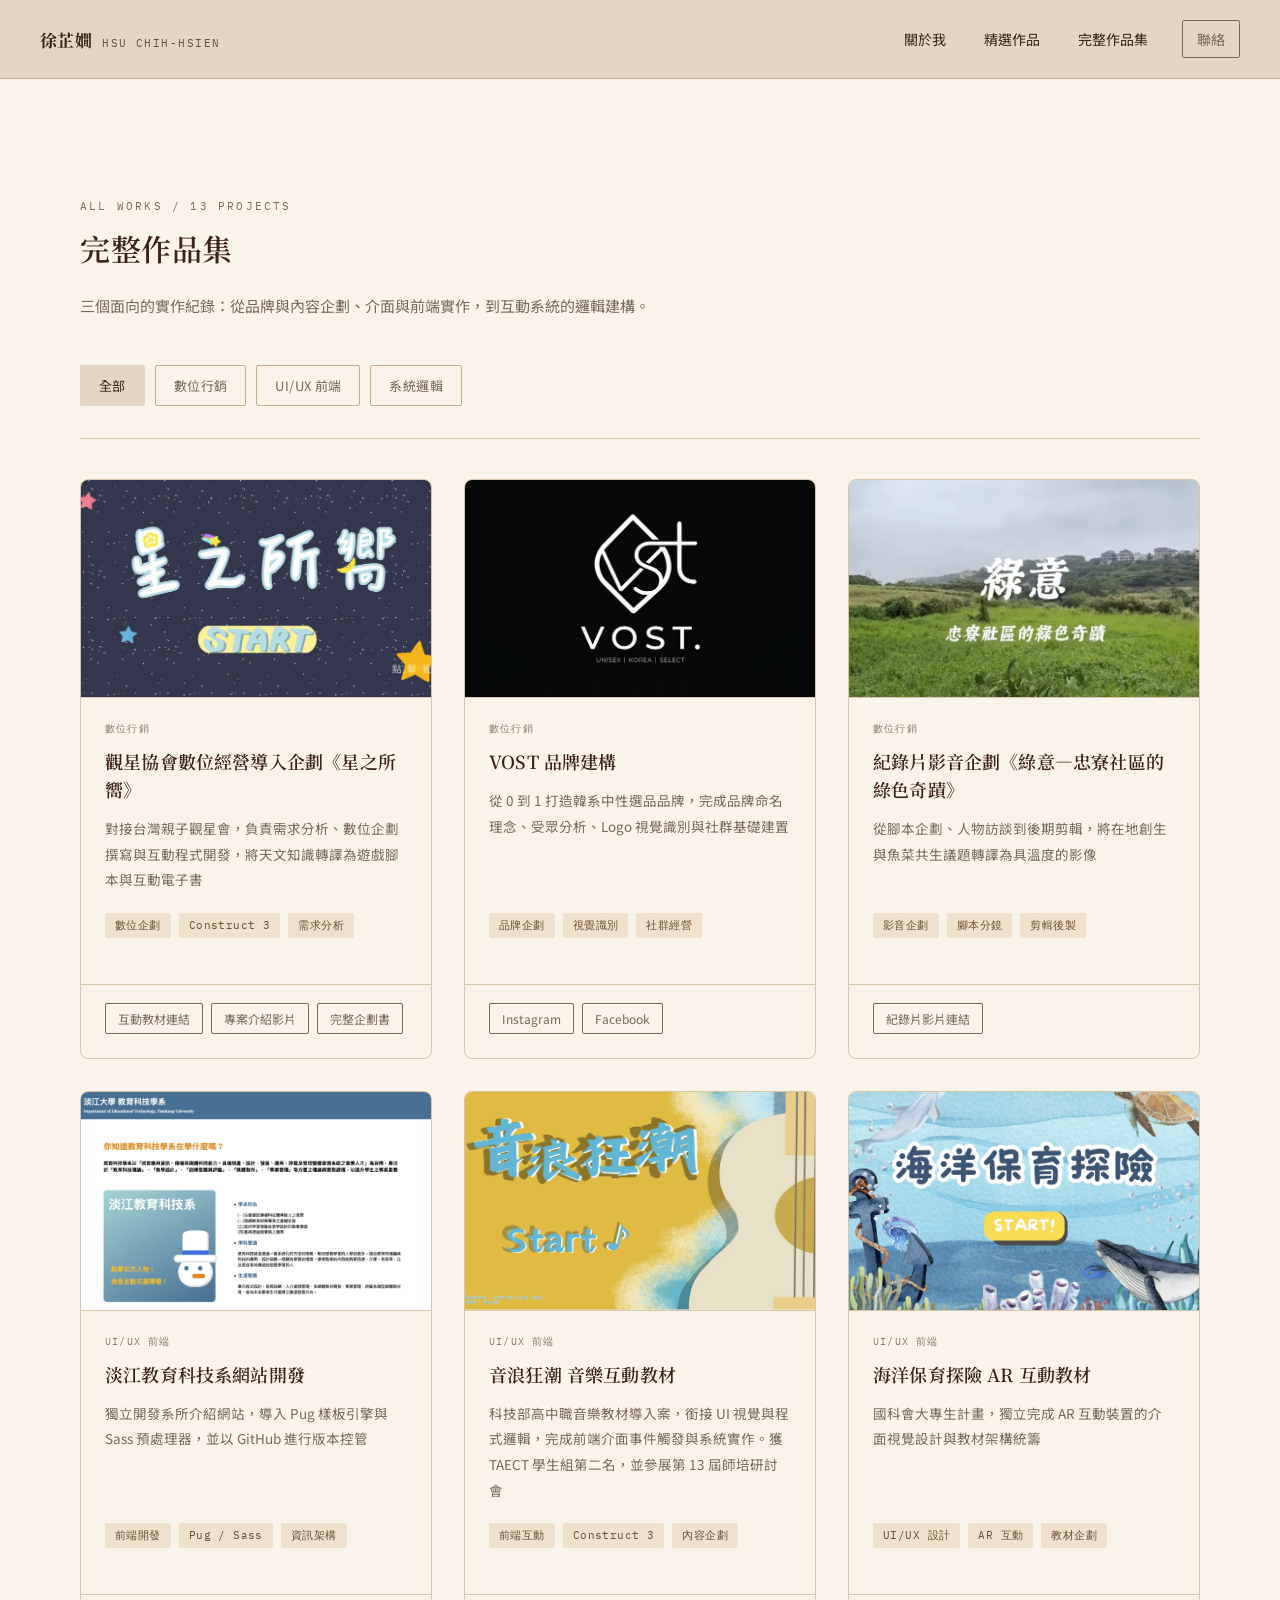
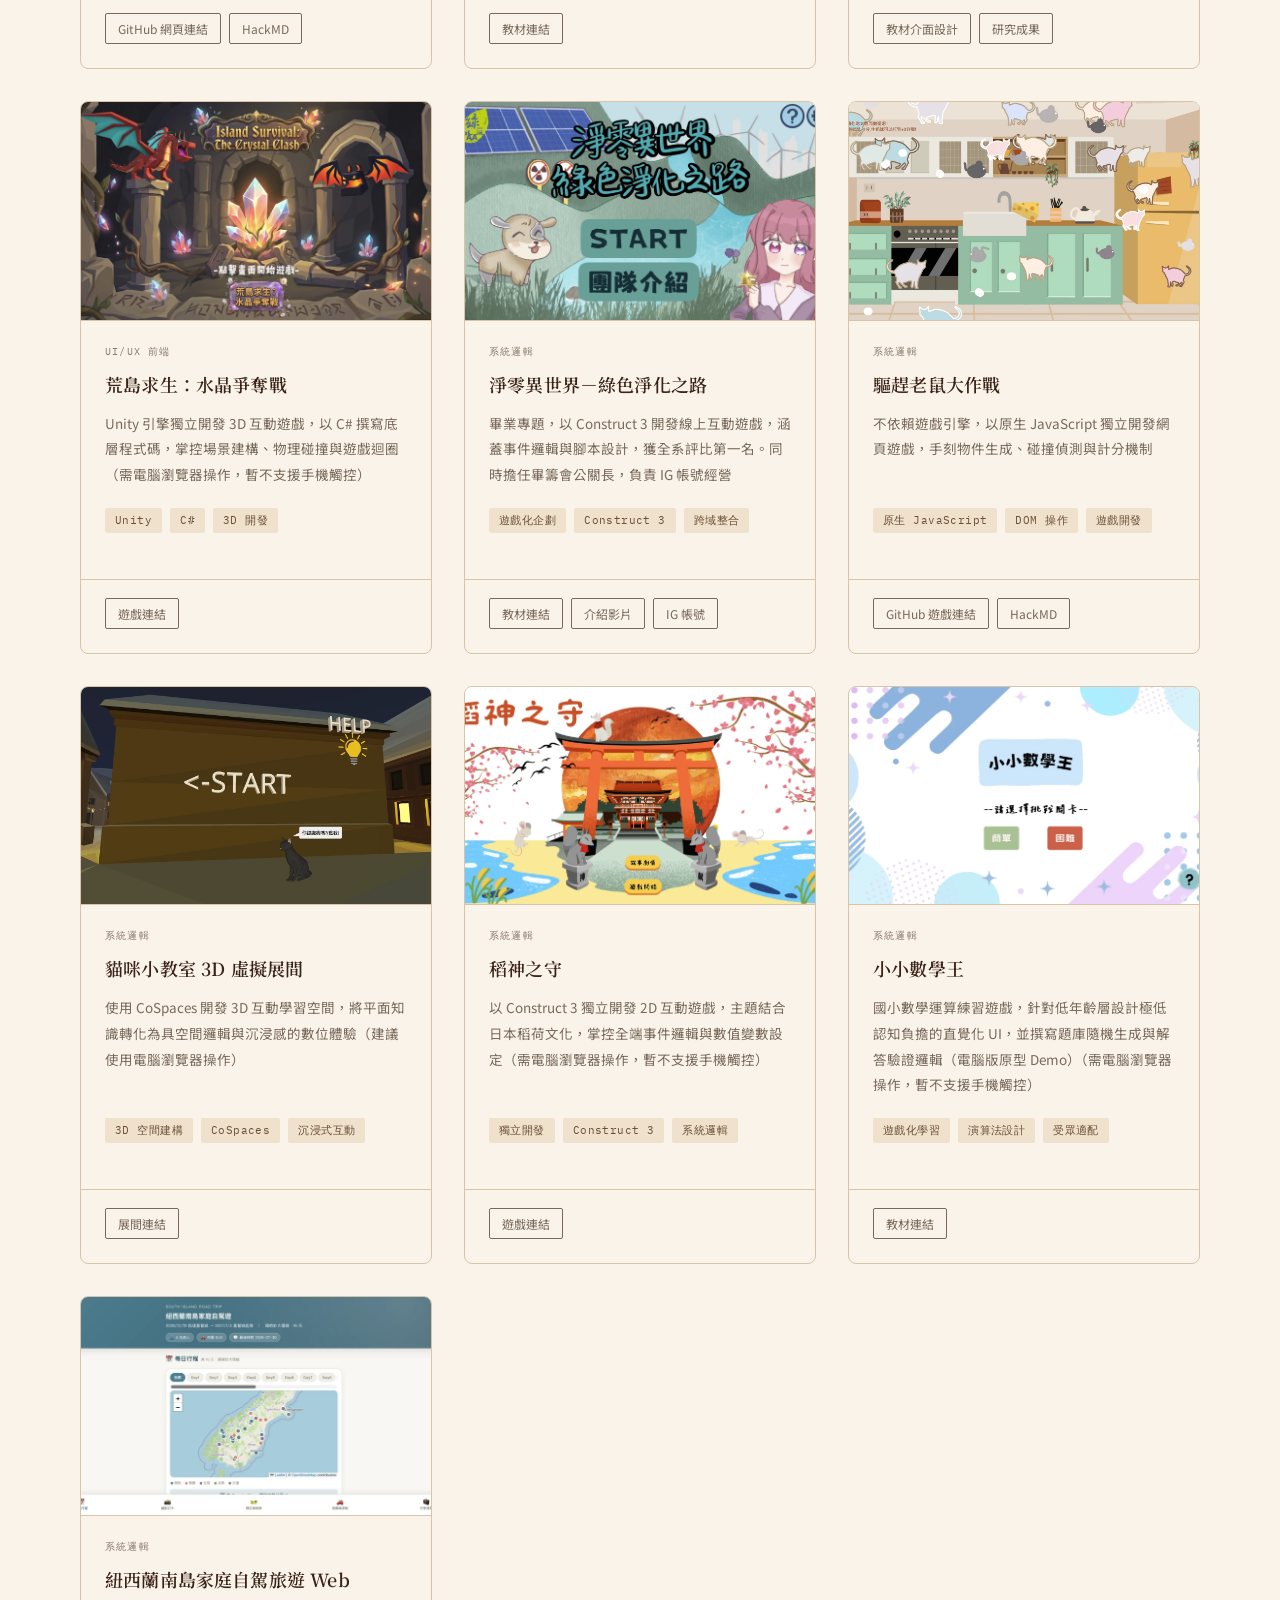
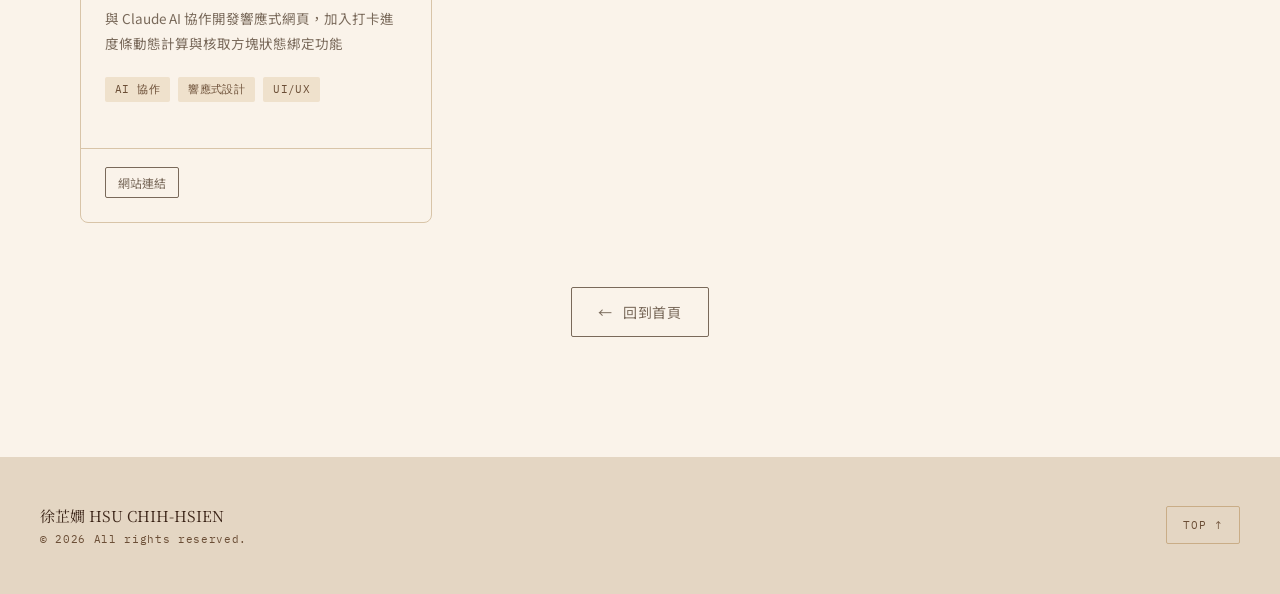
==== commit da15b8f1: "Add device-support hint to Unity/Construct 3/CoSpaces work cards Island Survival, Inari Guardian, an" ====
--- a/works.html
+++ b/works.html
@@ -239,7 +239,7 @@
             <div class="work-body">
               <div class="work-cat">UI/UX 前端</div>
               <h3 class="work-title">荒島求生：水晶爭奪戰</h3>
-              <p class="work-desc">Unity 引擎獨立開發 3D 互動遊戲，以 C# 撰寫底層程式碼，掌控場景建構、物理碰撞與遊戲迴圈</p>
+              <p class="work-desc">Unity 引擎獨立開發 3D 互動遊戲，以 C# 撰寫底層程式碼，掌控場景建構、物理碰撞與遊戲迴圈（需電腦瀏覽器操作，暫不支援手機觸控）</p>
               <div class="tag-row">
                 <span class="tag">Unity</span>
                 <span class="tag">C#</span>
@@ -320,7 +320,7 @@
             <div class="work-body">
               <div class="work-cat">系統邏輯</div>
               <h3 class="work-title">貓咪小教室 3D 虛擬展間</h3>
-              <p class="work-desc">使用 CoSpaces 開發 3D 互動學習空間，將平面知識轉化為具空間邏輯與沉浸感的數位體驗</p>
+              <p class="work-desc">使用 CoSpaces 開發 3D 互動學習空間，將平面知識轉化為具空間邏輯與沉浸感的數位體驗（建議使用電腦瀏覽器操作）</p>
               <div class="tag-row">
                 <span class="tag">3D 空間建構</span>
                 <span class="tag">CoSpaces</span>
@@ -346,7 +346,7 @@
             <div class="work-body">
               <div class="work-cat">系統邏輯</div>
               <h3 class="work-title">稻神之守</h3>
-              <p class="work-desc">以 Construct 3 獨立開發 2D 互動遊戲，主題結合日本稻荷文化，掌控全端事件邏輯與數值變數設定</p>
+              <p class="work-desc">以 Construct 3 獨立開發 2D 互動遊戲，主題結合日本稻荷文化，掌控全端事件邏輯與數值變數設定（需電腦瀏覽器操作，暫不支援手機觸控）</p>
               <div class="tag-row">
                 <span class="tag">獨立開發</span>
                 <span class="tag">Construct 3</span>
@@ -372,7 +372,7 @@
             <div class="work-body">
               <div class="work-cat">系統邏輯</div>
               <h3 class="work-title">小小數學王</h3>
-              <p class="work-desc">國小數學運算練習遊戲，針對低年齡層設計極低認知負擔的直覺化 UI，並撰寫題庫隨機生成與解答驗證邏輯（電腦版原型 Demo）</p>
+              <p class="work-desc">國小數學運算練習遊戲，針對低年齡層設計極低認知負擔的直覺化 UI，並撰寫題庫隨機生成與解答驗證邏輯（電腦版原型 Demo）（需電腦瀏覽器操作，暫不支援手機觸控）</p>
               <div class="tag-row">
                 <span class="tag">遊戲化學習</span>
                 <span class="tag">演算法設計</span>
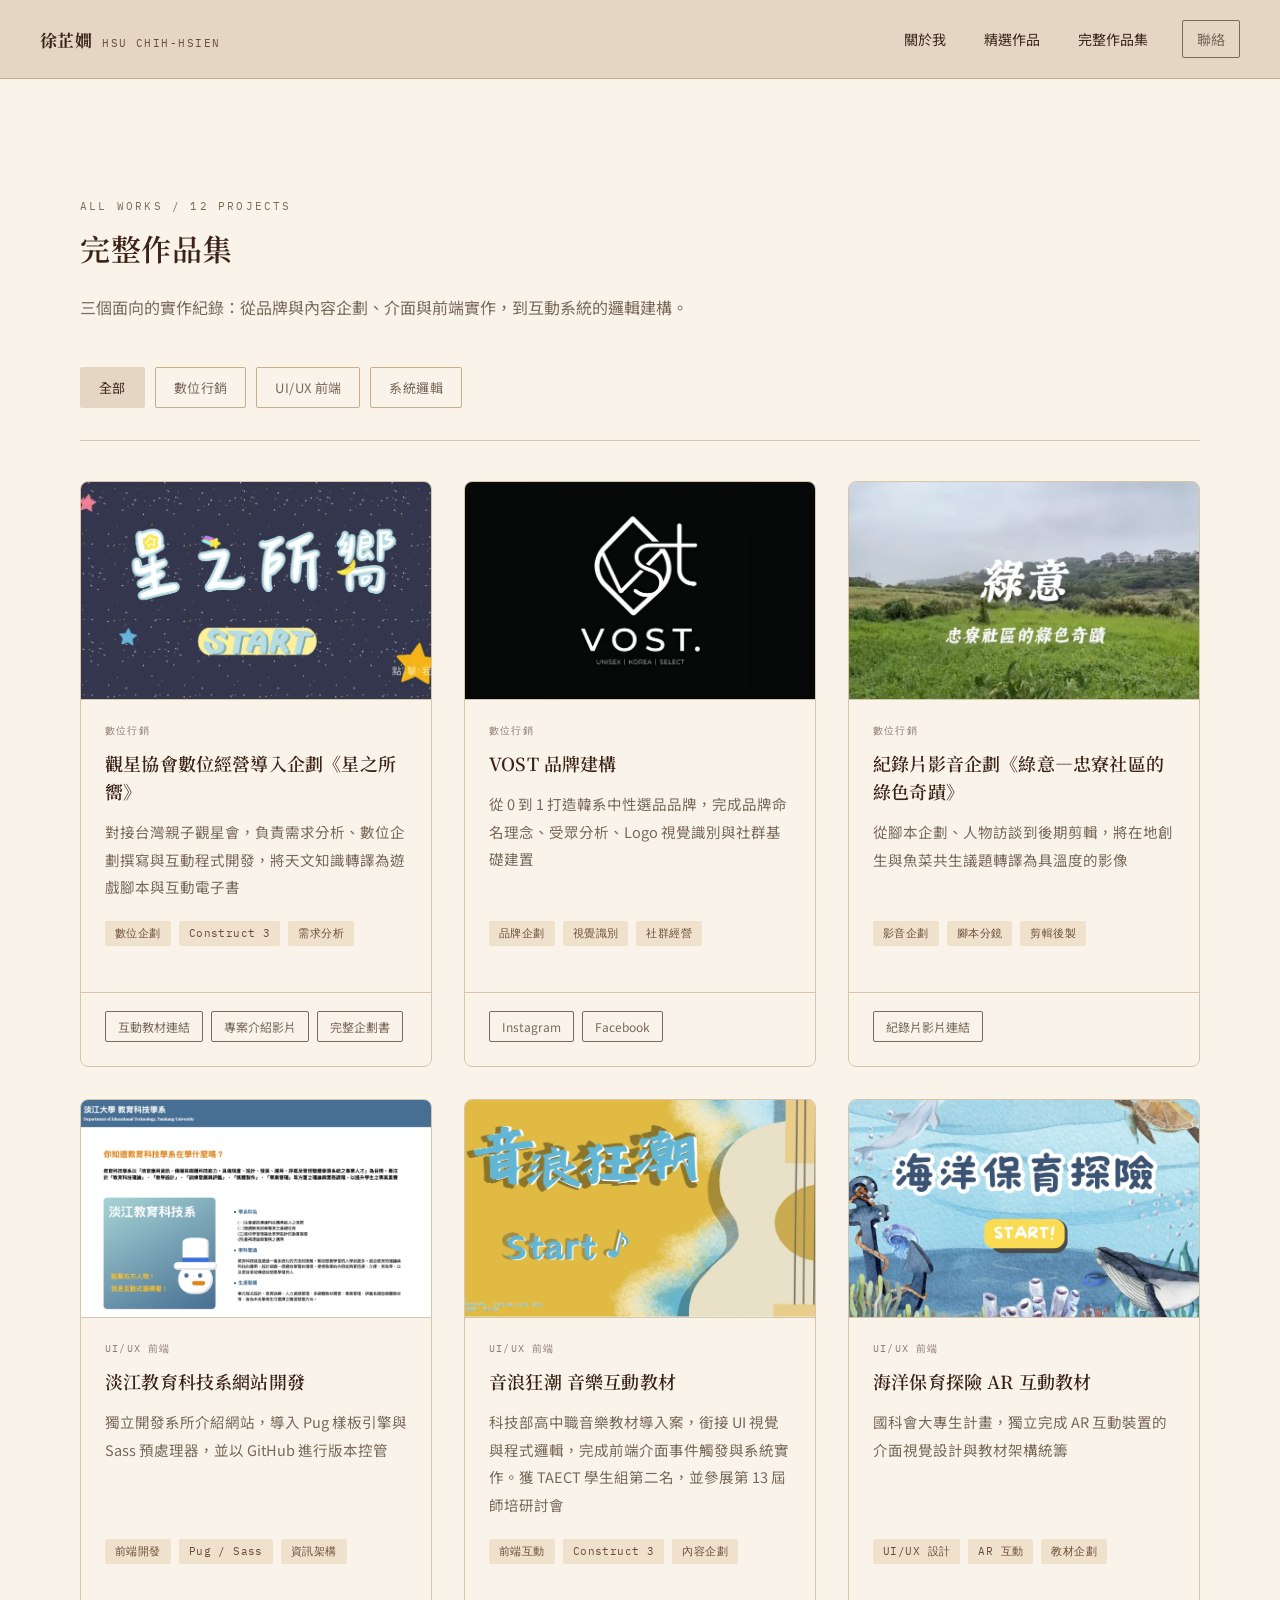
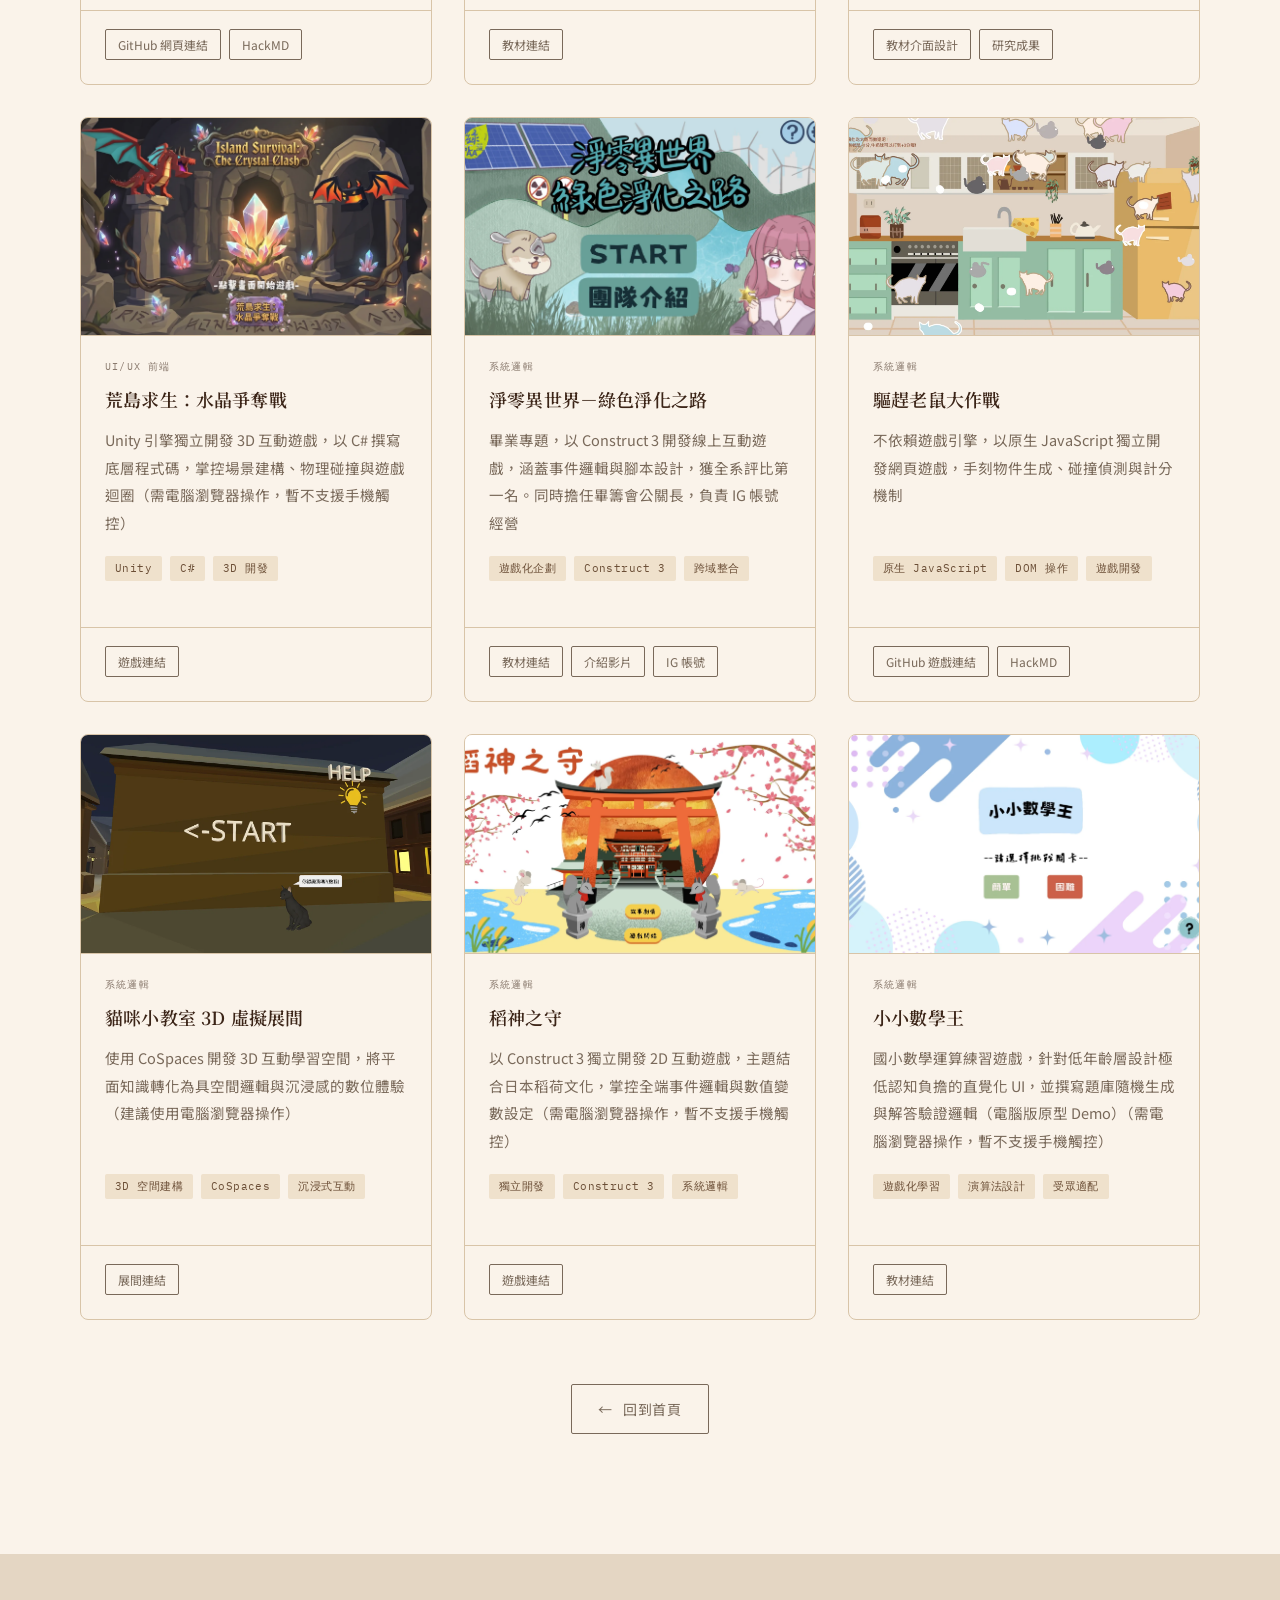
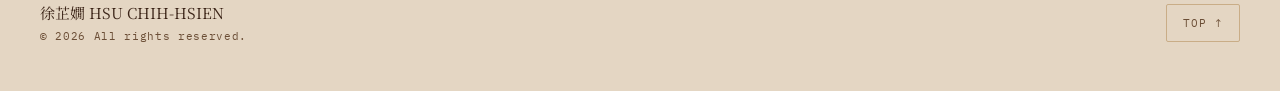
==== commit 605c0888: "Swap NZ trip for Inari Guardian in featured work, hide it (not delete) on works.html, and bump body " ====
--- a/works.html
+++ b/works.html
@@ -4,10 +4,10 @@
 <meta charset="UTF-8">
 <meta name="viewport" content="width=device-width, initial-scale=1">
 <title>完整作品集 — 徐芷嫺 HSU CHIH-HSIEN</title>
-<meta name="description" content="徐芷嫺完整作品集，共 13 個專案：數位行銷與品牌企劃、UI/UX 前端實作、系統邏輯與互動技術。">
+<meta name="description" content="徐芷嫺完整作品集，共 12 個專案：數位行銷與品牌企劃、UI/UX 前端實作、系統邏輯與互動技術。">
 <meta property="og:type" content="website">
 <meta property="og:title" content="完整作品集 — 徐芷嫺 HSU CHIH-HSIEN">
-<meta property="og:description" content="徐芷嫺完整作品集，共 13 個專案：數位行銷與品牌企劃、UI/UX 前端實作、系統邏輯與互動技術。">
+<meta property="og:description" content="徐芷嫺完整作品集，共 12 個專案：數位行銷與品牌企劃、UI/UX 前端實作、系統邏輯與互動技術。">
 <meta property="og:url" content="https://411730178xian.github.io/Chih-Hsien_Portfolio/works.html">
 <meta property="og:image" content="https://411730178xian.github.io/Chih-Hsien_Portfolio/assets/images/social/og-cover.jpg?v=2">
 <meta property="og:image:width" content="1200">
@@ -17,7 +17,7 @@
 <link rel="preconnect" href="https://fonts.googleapis.com">
 <link rel="preconnect" href="https://fonts.gstatic.com" crossorigin>
 <link href="https://fonts.googleapis.com/css2?family=Noto+Sans+TC:wght@300;400;500;700&family=Noto+Serif+TC:wght@400;600;700&family=IBM+Plex+Mono:wght@400;500&display=swap" rel="stylesheet">
-<link rel="stylesheet" href="css/style.css?v=5">
+<link rel="stylesheet" href="css/style.css?v=6">
 <link rel="icon" href="assets/icons/favicon.ico" sizes="any">
 <link rel="icon" type="image/png" sizes="32x32" href="assets/icons/favicon-32.png">
 <link rel="icon" type="image/png" sizes="16x16" href="assets/icons/favicon-16.png">
@@ -52,7 +52,7 @@
   <main id="top">
     <section class="sec">
       <div class="inner">
-        <p class="eyebrow" style="margin-bottom:14px">ALL WORKS / 13 PROJECTS</p>
+        <p class="eyebrow" style="margin-bottom:14px">ALL WORKS / 12 PROJECTS</p>
         <h1 style="font-size:30px">完整作品集</h1>
         <p class="works-intro">三個面向的實作紀錄：從品牌與內容企劃、介面與前端實作，到互動系統的邏輯建構。</p>
 
@@ -385,7 +385,7 @@
               </div>
         </div>
 
-          <!-- 13 -->
+          <!-- 暫時移除：紐西蘭南島家庭自駕旅遊 Web（之後要恢復，把這整塊註解拿掉即可）
           <div class="work-card" data-category="系統邏輯">
             <a class="work-card-link" href="https://411730178xian.github.io/nz-south-island-trip/" target="_blank" rel="noopener">
             <div class="work-cover">
@@ -410,6 +410,7 @@
                 <a href="https://411730178xian.github.io/nz-south-island-trip/" target="_blank" rel="noopener" class="link-pill">網站連結</a>
               </div>
         </div>
+        -->
 
         </div>
 
--- a/css/style.css
+++ b/css/style.css
@@ -353,13 +353,13 @@
 }
 .hero-sub {
   margin: 26px 0 0;
-  font-size: 13px;
+  font-size: 14px;
   line-height: 1.9;
   color: var(--color-text-secondary);
   letter-spacing: .02em;
 }
 @media (min-width: 720px) {
-  .hero-sub { font-size: 15px; letter-spacing: .03em; }
+  .hero-sub { font-size: 16px; letter-spacing: .03em; }
 }
 .hero-cta {
   display: flex;
@@ -446,7 +446,7 @@
 
 .about-body {
   margin: 0;
-  font-size: 16px;
+  font-size: 17px;
   line-height: 2.1;
   color: var(--color-text);
   letter-spacing: .03em;
@@ -486,7 +486,7 @@
 }
 .info-note {
   margin: 12px 0 0;
-  font-size: 13.5px;
+  font-size: 14.5px;
   line-height: 1.85;
   color: var(--color-text-secondary);
   padding-left: 14px;
@@ -535,7 +535,7 @@
   gap: 8px;
 }
 .skill-list li {
-  font-size: 13.5px;
+  font-size: 14.5px;
   line-height: 1.7;
   color: var(--color-text-secondary);
 }
@@ -678,7 +678,7 @@
 }
 .work-desc {
   margin: 12px 0 0;
-  font-size: 14px;
+  font-size: 15px;
   line-height: 1.9;
   color: var(--color-text-secondary);
 }
@@ -735,7 +735,7 @@
 }
 .works-grid .work-desc {
   margin: 12px 0 20px;
-  font-size: 13.5px;
+  font-size: 14.5px;
 }
 .works-grid .tag-row {
   margin-top: auto;
@@ -796,7 +796,7 @@
 
 .works-intro {
   margin: 20px 0 0;
-  font-size: 15px;
+  font-size: 16px;
   line-height: 2;
   color: var(--color-text-secondary);
   max-width: 560px;
@@ -832,7 +832,7 @@
 }
 .step p {
   margin: 14px 0 0;
-  font-size: 14px;
+  font-size: 15px;
   line-height: 1.95;
   color: var(--color-text-secondary);
 }
@@ -851,7 +851,7 @@
 }
 .contact-copy p {
   margin: 22px 0 0;
-  font-size: 15px;
+  font-size: 16px;
   line-height: 2;
   color: var(--color-text-secondary);
   max-width: 420px;
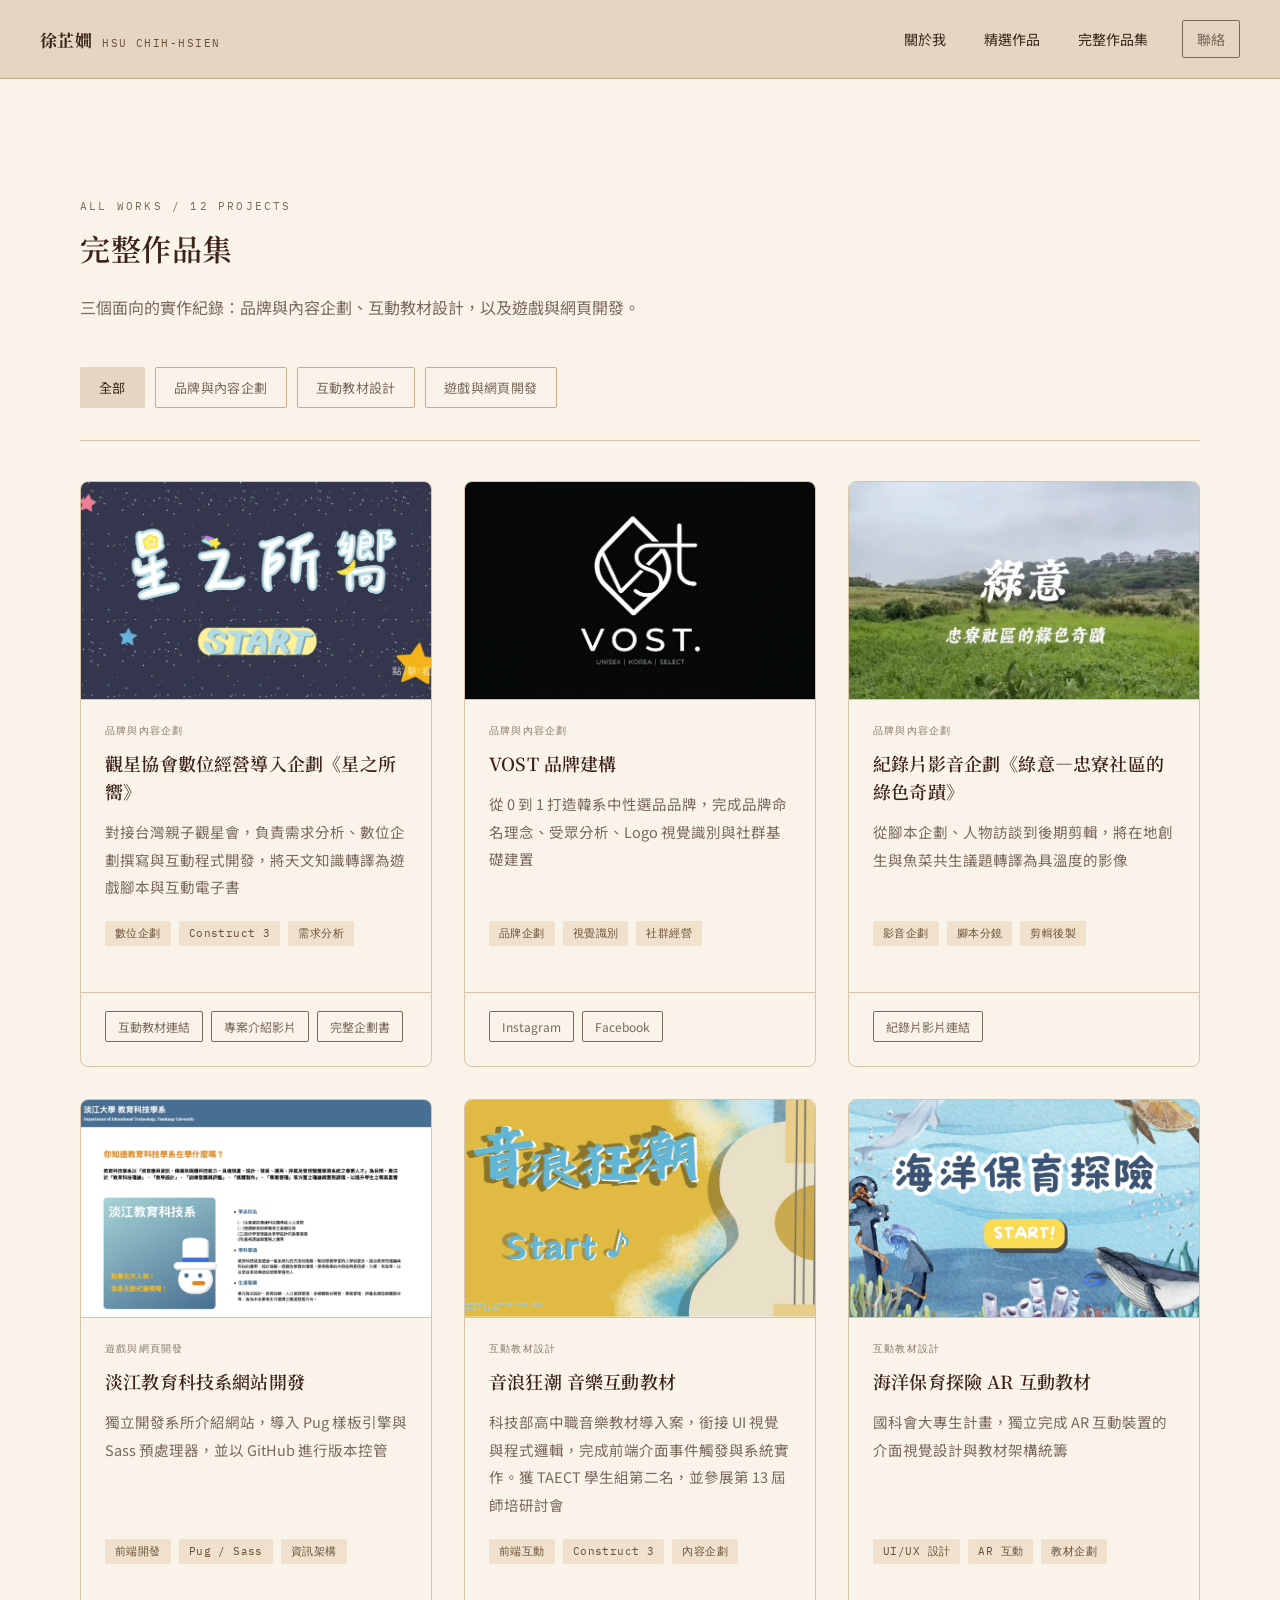
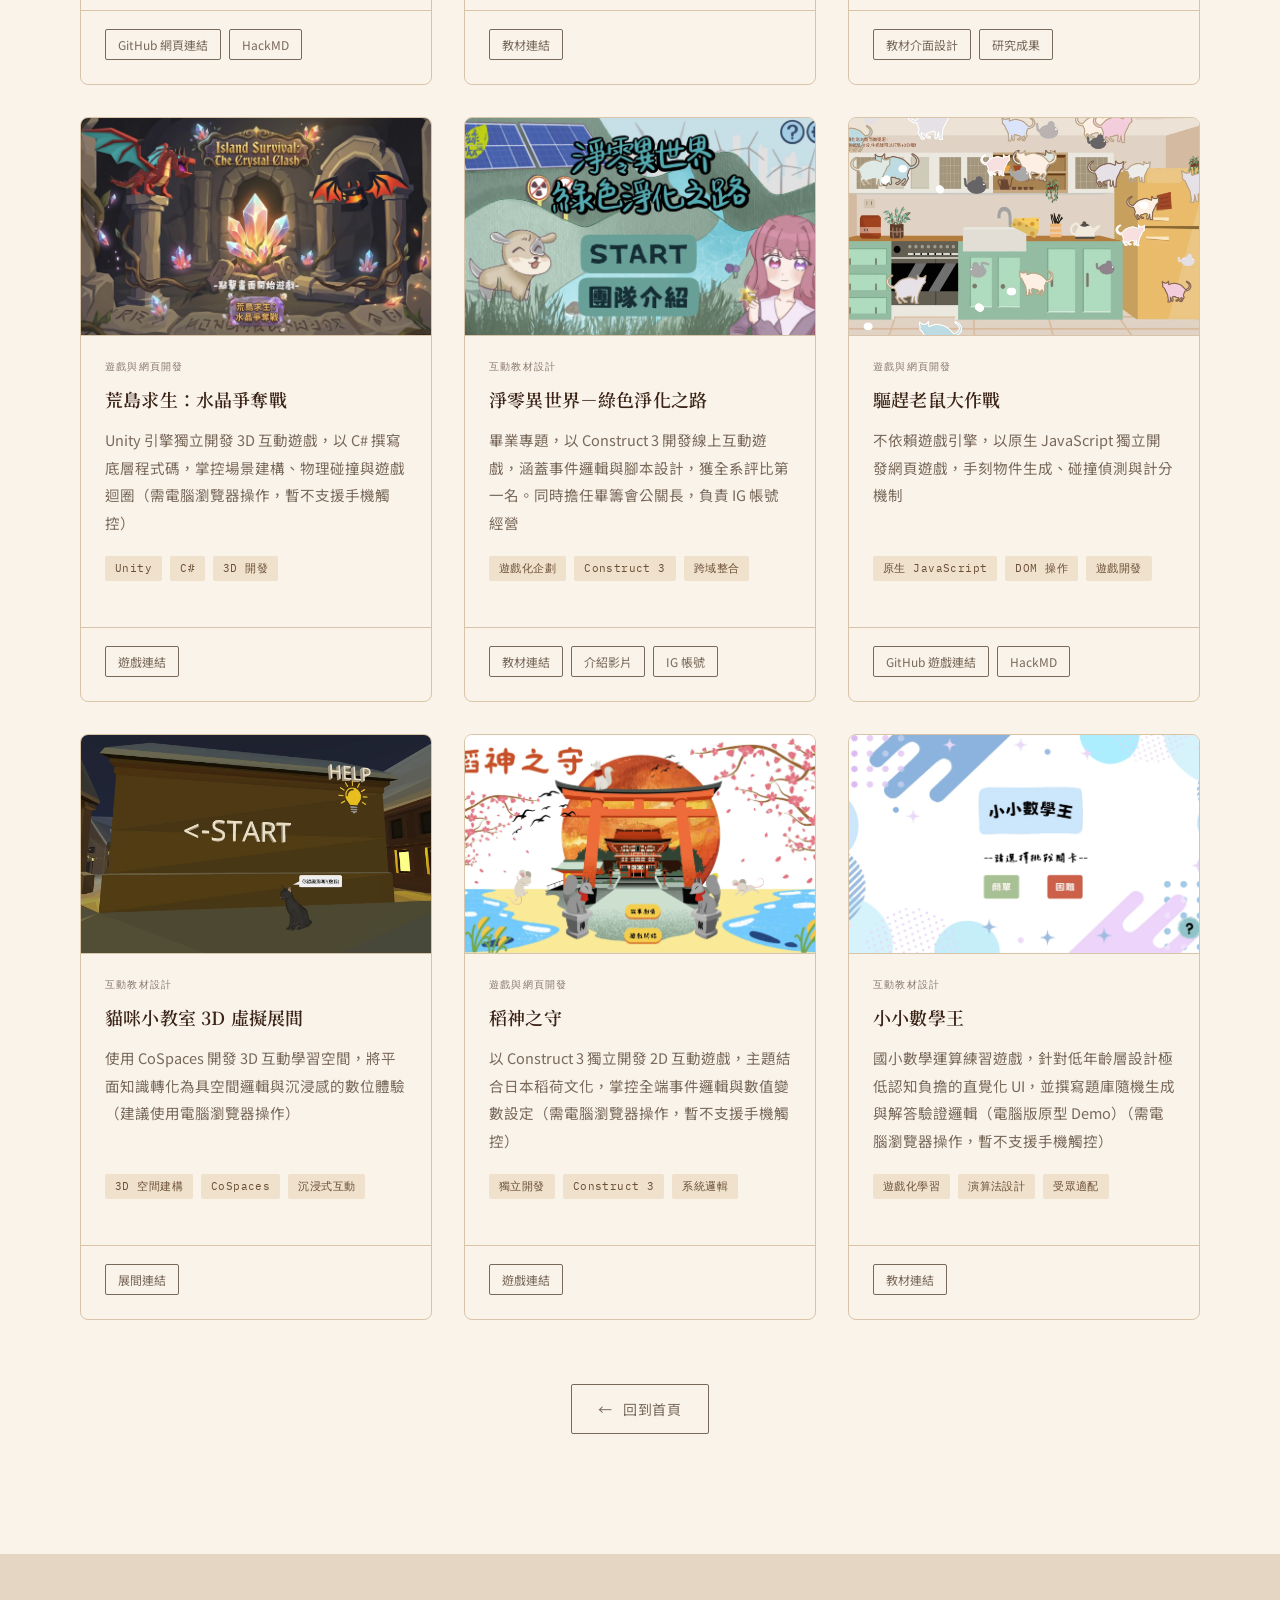
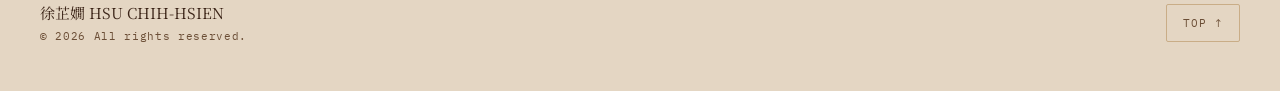
==== commit 546c75c4: "Regroup works by project type instead of skill The old filters (數位行銷 / UI/UX 前端 / 系統邏輯) described sk" ====
--- a/works.html
+++ b/works.html
@@ -4,10 +4,10 @@
 <meta charset="UTF-8">
 <meta name="viewport" content="width=device-width, initial-scale=1">
 <title>完整作品集 — 徐芷嫺 HSU CHIH-HSIEN</title>
-<meta name="description" content="徐芷嫺完整作品集，共 12 個專案：數位行銷與品牌企劃、UI/UX 前端實作、系統邏輯與互動技術。">
+<meta name="description" content="徐芷嫺完整作品集，共 12 個專案：品牌與內容企劃、互動教材設計、遊戲與網頁開發。">
 <meta property="og:type" content="website">
 <meta property="og:title" content="完整作品集 — 徐芷嫺 HSU CHIH-HSIEN">
-<meta property="og:description" content="徐芷嫺完整作品集，共 12 個專案：數位行銷與品牌企劃、UI/UX 前端實作、系統邏輯與互動技術。">
+<meta property="og:description" content="徐芷嫺完整作品集，共 12 個專案：品牌與內容企劃、互動教材設計、遊戲與網頁開發。">
 <meta property="og:url" content="https://411730178xian.github.io/Chih-Hsien_Portfolio/works.html">
 <meta property="og:image" content="https://411730178xian.github.io/Chih-Hsien_Portfolio/assets/images/social/og-cover.jpg?v=2">
 <meta property="og:image:width" content="1200">
@@ -54,19 +54,19 @@
       <div class="inner">
         <p class="eyebrow" style="margin-bottom:14px">ALL WORKS / 12 PROJECTS</p>
         <h1 style="font-size:30px">完整作品集</h1>
-        <p class="works-intro">三個面向的實作紀錄：從品牌與內容企劃、介面與前端實作，到互動系統的邏輯建構。</p>
+        <p class="works-intro">三個面向的實作紀錄：品牌與內容企劃、互動教材設計，以及遊戲與網頁開發。</p>
 
         <div class="filter-row">
           <button class="filter-btn is-active" type="button" data-filter="全部">全部</button>
-          <button class="filter-btn" type="button" data-filter="數位行銷">數位行銷</button>
-          <button class="filter-btn" type="button" data-filter="UI/UX 前端">UI/UX 前端</button>
-          <button class="filter-btn" type="button" data-filter="系統邏輯">系統邏輯</button>
+          <button class="filter-btn" type="button" data-filter="品牌與內容企劃">品牌與內容企劃</button>
+          <button class="filter-btn" type="button" data-filter="互動教材設計">互動教材設計</button>
+          <button class="filter-btn" type="button" data-filter="遊戲與網頁開發">遊戲與網頁開發</button>
         </div>
 
         <div class="works-grid">
 
           <!-- 01 -->
-          <div class="work-card" data-category="數位行銷">
+          <div class="work-card" data-category="品牌與內容企劃">
             <a class="work-card-link" href="https://xian1215.itch.io/start" target="_blank" rel="noopener">
             <div class="work-cover">
               <img src="assets/images/works/work-01.webp" alt="觀星協會數位經營導入企劃《星之所嚮》 封面" loading="lazy" decoding="async" onerror="this.style.display='none'">
@@ -76,7 +76,7 @@
               </div>
             </div>
             <div class="work-body">
-              <div class="work-cat">數位行銷</div>
+              <div class="work-cat">品牌與內容企劃</div>
               <h3 class="work-title">觀星協會數位經營導入企劃《星之所嚮》</h3>
               <p class="work-desc">對接台灣親子觀星會，負責需求分析、數位企劃撰寫與互動程式開發，將天文知識轉譯為遊戲腳本與互動電子書</p>
               <div class="tag-row">
@@ -94,7 +94,7 @@
         </div>
 
           <!-- 02 -->
-          <div class="work-card" data-category="數位行銷">
+          <div class="work-card" data-category="品牌與內容企劃">
             <a class="work-card-link" href="https://www.instagram.com/vost.select" target="_blank" rel="noopener">
             <div class="work-cover">
               <img src="assets/images/works/work-02.webp" alt="VOST 品牌建構 封面" loading="lazy" decoding="async" onerror="this.style.display='none'">
@@ -104,7 +104,7 @@
               </div>
             </div>
             <div class="work-body">
-              <div class="work-cat">數位行銷</div>
+              <div class="work-cat">品牌與內容企劃</div>
               <h3 class="work-title">VOST 品牌建構</h3>
               <p class="work-desc">從 0 到 1 打造韓系中性選品品牌，完成品牌命名理念、受眾分析、Logo 視覺識別與社群基礎建置</p>
               <div class="tag-row">
@@ -121,7 +121,7 @@
         </div>
 
           <!-- 03 -->
-          <div class="work-card" data-category="數位行銷">
+          <div class="work-card" data-category="品牌與內容企劃">
             <a class="work-card-link" href="https://youtu.be/BY8ViOmGTmM" target="_blank" rel="noopener">
             <div class="work-cover">
               <img src="assets/images/works/work-03.webp" alt="紀錄片影音企劃《綠意—忠寮社區的綠色奇蹟》 封面" loading="lazy" decoding="async" onerror="this.style.display='none'">
@@ -131,7 +131,7 @@
               </div>
             </div>
             <div class="work-body">
-              <div class="work-cat">數位行銷</div>
+              <div class="work-cat">品牌與內容企劃</div>
               <h3 class="work-title">紀錄片影音企劃《綠意—忠寮社區的綠色奇蹟》</h3>
               <p class="work-desc">從腳本企劃、人物訪談到後期剪輯，將在地創生與魚菜共生議題轉譯為具溫度的影像</p>
               <div class="tag-row">
@@ -147,7 +147,7 @@
         </div>
 
           <!-- 04 -->
-          <div class="work-card" data-category="UI/UX 前端">
+          <div class="work-card" data-category="遊戲與網頁開發">
             <a class="work-card-link" href="https://xian1215.github.io/TKUET-Introduction/" target="_blank" rel="noopener">
             <div class="work-cover">
               <img src="assets/images/works/work-04.webp" alt="淡江教育科技系網站開發 封面" loading="lazy" decoding="async" onerror="this.style.display='none'">
@@ -157,7 +157,7 @@
               </div>
             </div>
             <div class="work-body">
-              <div class="work-cat">UI/UX 前端</div>
+              <div class="work-cat">遊戲與網頁開發</div>
               <h3 class="work-title">淡江教育科技系網站開發</h3>
               <p class="work-desc">獨立開發系所介紹網站，導入 Pug 樣板引擎與 Sass 預處理器，並以 GitHub 進行版本控管</p>
               <div class="tag-row">
@@ -174,7 +174,7 @@
         </div>
 
           <!-- 05 -->
-          <div class="work-card" data-category="UI/UX 前端">
+          <div class="work-card" data-category="互動教材設計">
             <a class="work-card-link" href="https://xian1215.itch.io/music-project" target="_blank" rel="noopener">
             <div class="work-cover">
               <img src="assets/images/works/work-05.webp" alt="音浪狂潮 音樂互動教材 封面" loading="lazy" decoding="async" onerror="this.style.display='none'">
@@ -184,7 +184,7 @@
               </div>
             </div>
             <div class="work-body">
-              <div class="work-cat">UI/UX 前端</div>
+              <div class="work-cat">互動教材設計</div>
               <h3 class="work-title">音浪狂潮 音樂互動教材</h3>
               <p class="work-desc">科技部高中職音樂教材導入案，銜接 UI 視覺與程式邏輯，完成前端介面事件觸發與系統實作。獲 TAECT 學生組第二名，並參展第 13 屆師培研討會</p>
               <div class="tag-row">
@@ -200,7 +200,7 @@
         </div>
 
           <!-- 06 -->
-          <div class="work-card" data-category="UI/UX 前端">
+          <div class="work-card" data-category="互動教材設計">
             <a class="work-card-link" href="https://canva.link/zanthvpoir3hhmb" target="_blank" rel="noopener">
             <div class="work-cover">
               <img src="assets/images/works/work-06.webp" alt="海洋保育探險 AR 互動教材 封面" loading="lazy" decoding="async" onerror="this.style.display='none'">
@@ -210,7 +210,7 @@
               </div>
             </div>
             <div class="work-body">
-              <div class="work-cat">UI/UX 前端</div>
+              <div class="work-cat">互動教材設計</div>
               <h3 class="work-title">海洋保育探險 AR 互動教材</h3>
               <p class="work-desc">國科會大專生計畫，獨立完成 AR 互動裝置的介面視覺設計與教材架構統籌</p>
               <div class="tag-row">
@@ -227,7 +227,7 @@
         </div>
 
           <!-- 07 -->
-          <div class="work-card" data-category="UI/UX 前端">
+          <div class="work-card" data-category="遊戲與網頁開發">
             <a class="work-card-link" href="https://xian1215.itch.io/island-survival-the-crystal-clash" target="_blank" rel="noopener">
             <div class="work-cover">
               <img src="assets/images/works/work-07.webp" alt="荒島求生：水晶爭奪戰 封面" loading="lazy" decoding="async" onerror="this.style.display='none'">
@@ -237,7 +237,7 @@
               </div>
             </div>
             <div class="work-body">
-              <div class="work-cat">UI/UX 前端</div>
+              <div class="work-cat">遊戲與網頁開發</div>
               <h3 class="work-title">荒島求生：水晶爭奪戰</h3>
               <p class="work-desc">Unity 引擎獨立開發 3D 互動遊戲，以 C# 撰寫底層程式碼，掌控場景建構、物理碰撞與遊戲迴圈（需電腦瀏覽器操作，暫不支援手機觸控）</p>
               <div class="tag-row">
@@ -253,7 +253,7 @@
         </div>
 
           <!-- 08 -->
-          <div class="work-card" data-category="系統邏輯">
+          <div class="work-card" data-category="互動教材設計">
             <a class="work-card-link" href="https://6831bec1b82cb1c73385c4f5--celebrated-hummingbird-86bf99.netlify.app" target="_blank" rel="noopener">
             <div class="work-cover">
               <img src="assets/images/works/work-08.webp" alt="淨零異世界－綠色淨化之路 封面" loading="lazy" decoding="async" onerror="this.style.display='none'">
@@ -263,7 +263,7 @@
               </div>
             </div>
             <div class="work-body">
-              <div class="work-cat">系統邏輯</div>
+              <div class="work-cat">互動教材設計</div>
               <h3 class="work-title">淨零異世界－綠色淨化之路</h3>
               <p class="work-desc">畢業專題，以 Construct 3 開發線上互動遊戲，涵蓋事件邏輯與腳本設計，獲全系評比第一名。同時擔任畢籌會公關長，負責 IG 帳號經營</p>
               <div class="tag-row">
@@ -281,7 +281,7 @@
         </div>
 
           <!-- 09 -->
-          <div class="work-card" data-category="系統邏輯">
+          <div class="work-card" data-category="遊戲與網頁開發">
             <a class="work-card-link" href="https://411730178xian.github.io/gamenew/" target="_blank" rel="noopener">
             <div class="work-cover">
               <img src="assets/images/works/work-09.webp" alt="驅趕老鼠大作戰 封面" loading="lazy" decoding="async" onerror="this.style.display='none'">
@@ -291,7 +291,7 @@
               </div>
             </div>
             <div class="work-body">
-              <div class="work-cat">系統邏輯</div>
+              <div class="work-cat">遊戲與網頁開發</div>
               <h3 class="work-title">驅趕老鼠大作戰</h3>
               <p class="work-desc">不依賴遊戲引擎，以原生 JavaScript 獨立開發網頁遊戲，手刻物件生成、碰撞偵測與計分機制</p>
               <div class="tag-row">
@@ -308,7 +308,7 @@
         </div>
 
           <!-- 10 -->
-          <div class="work-card" data-category="系統邏輯">
+          <div class="work-card" data-category="互動教材設計">
             <a class="work-card-link" href="https://edu.cospaces.io/FYB-VXD" target="_blank" rel="noopener">
             <div class="work-cover">
               <img src="assets/images/works/work-10.webp" alt="貓咪小教室 3D 虛擬展間 封面" loading="lazy" decoding="async" onerror="this.style.display='none'">
@@ -318,7 +318,7 @@
               </div>
             </div>
             <div class="work-body">
-              <div class="work-cat">系統邏輯</div>
+              <div class="work-cat">互動教材設計</div>
               <h3 class="work-title">貓咪小教室 3D 虛擬展間</h3>
               <p class="work-desc">使用 CoSpaces 開發 3D 互動學習空間，將平面知識轉化為具空間邏輯與沉浸感的數位體驗（建議使用電腦瀏覽器操作）</p>
               <div class="tag-row">
@@ -334,7 +334,7 @@
         </div>
 
           <!-- 11 -->
-          <div class="work-card" data-category="系統邏輯">
+          <div class="work-card" data-category="遊戲與網頁開發">
             <a class="work-card-link" href="https://xian1215.github.io/Inari-guardian/" target="_blank" rel="noopener">
             <div class="work-cover">
               <img src="assets/images/works/work-11.webp" alt="稻神之守 封面" loading="lazy" decoding="async" onerror="this.style.display='none'">
@@ -344,7 +344,7 @@
               </div>
             </div>
             <div class="work-body">
-              <div class="work-cat">系統邏輯</div>
+              <div class="work-cat">遊戲與網頁開發</div>
               <h3 class="work-title">稻神之守</h3>
               <p class="work-desc">以 Construct 3 獨立開發 2D 互動遊戲，主題結合日本稻荷文化，掌控全端事件邏輯與數值變數設定（需電腦瀏覽器操作，暫不支援手機觸控）</p>
               <div class="tag-row">
@@ -360,7 +360,7 @@
         </div>
 
           <!-- 12 -->
-          <div class="work-card" data-category="系統邏輯">
+          <div class="work-card" data-category="互動教材設計">
             <a class="work-card-link" href="https://xian1215.github.io/LittleMathKing/" target="_blank" rel="noopener">
             <div class="work-cover">
               <img src="assets/images/works/work-12.webp" alt="小小數學王 封面" loading="lazy" decoding="async" onerror="this.style.display='none'">
@@ -370,7 +370,7 @@
               </div>
             </div>
             <div class="work-body">
-              <div class="work-cat">系統邏輯</div>
+              <div class="work-cat">互動教材設計</div>
               <h3 class="work-title">小小數學王</h3>
               <p class="work-desc">國小數學運算練習遊戲，針對低年齡層設計極低認知負擔的直覺化 UI，並撰寫題庫隨機生成與解答驗證邏輯（電腦版原型 Demo）（需電腦瀏覽器操作，暫不支援手機觸控）</p>
               <div class="tag-row">
@@ -386,7 +386,7 @@
         </div>
 
           <!-- 暫時移除：紐西蘭南島家庭自駕旅遊 Web（之後要恢復，把這整塊註解拿掉即可）
-          <div class="work-card" data-category="系統邏輯">
+          <div class="work-card" data-category="遊戲與網頁開發">
             <a class="work-card-link" href="https://411730178xian.github.io/nz-south-island-trip/" target="_blank" rel="noopener">
             <div class="work-cover">
               <img src="assets/images/works/work-13.webp" alt="紐西蘭南島家庭自駕旅遊 Web 封面" loading="lazy" decoding="async" onerror="this.style.display='none'">
@@ -396,7 +396,7 @@
               </div>
             </div>
             <div class="work-body">
-              <div class="work-cat">系統邏輯</div>
+              <div class="work-cat">遊戲與網頁開發</div>
               <h3 class="work-title">紐西蘭南島家庭自駕旅遊 Web</h3>
               <p class="work-desc">與 Claude AI 協作開發響應式網頁，加入打卡進度條動態計算與核取方塊狀態綁定功能</p>
               <div class="tag-row">
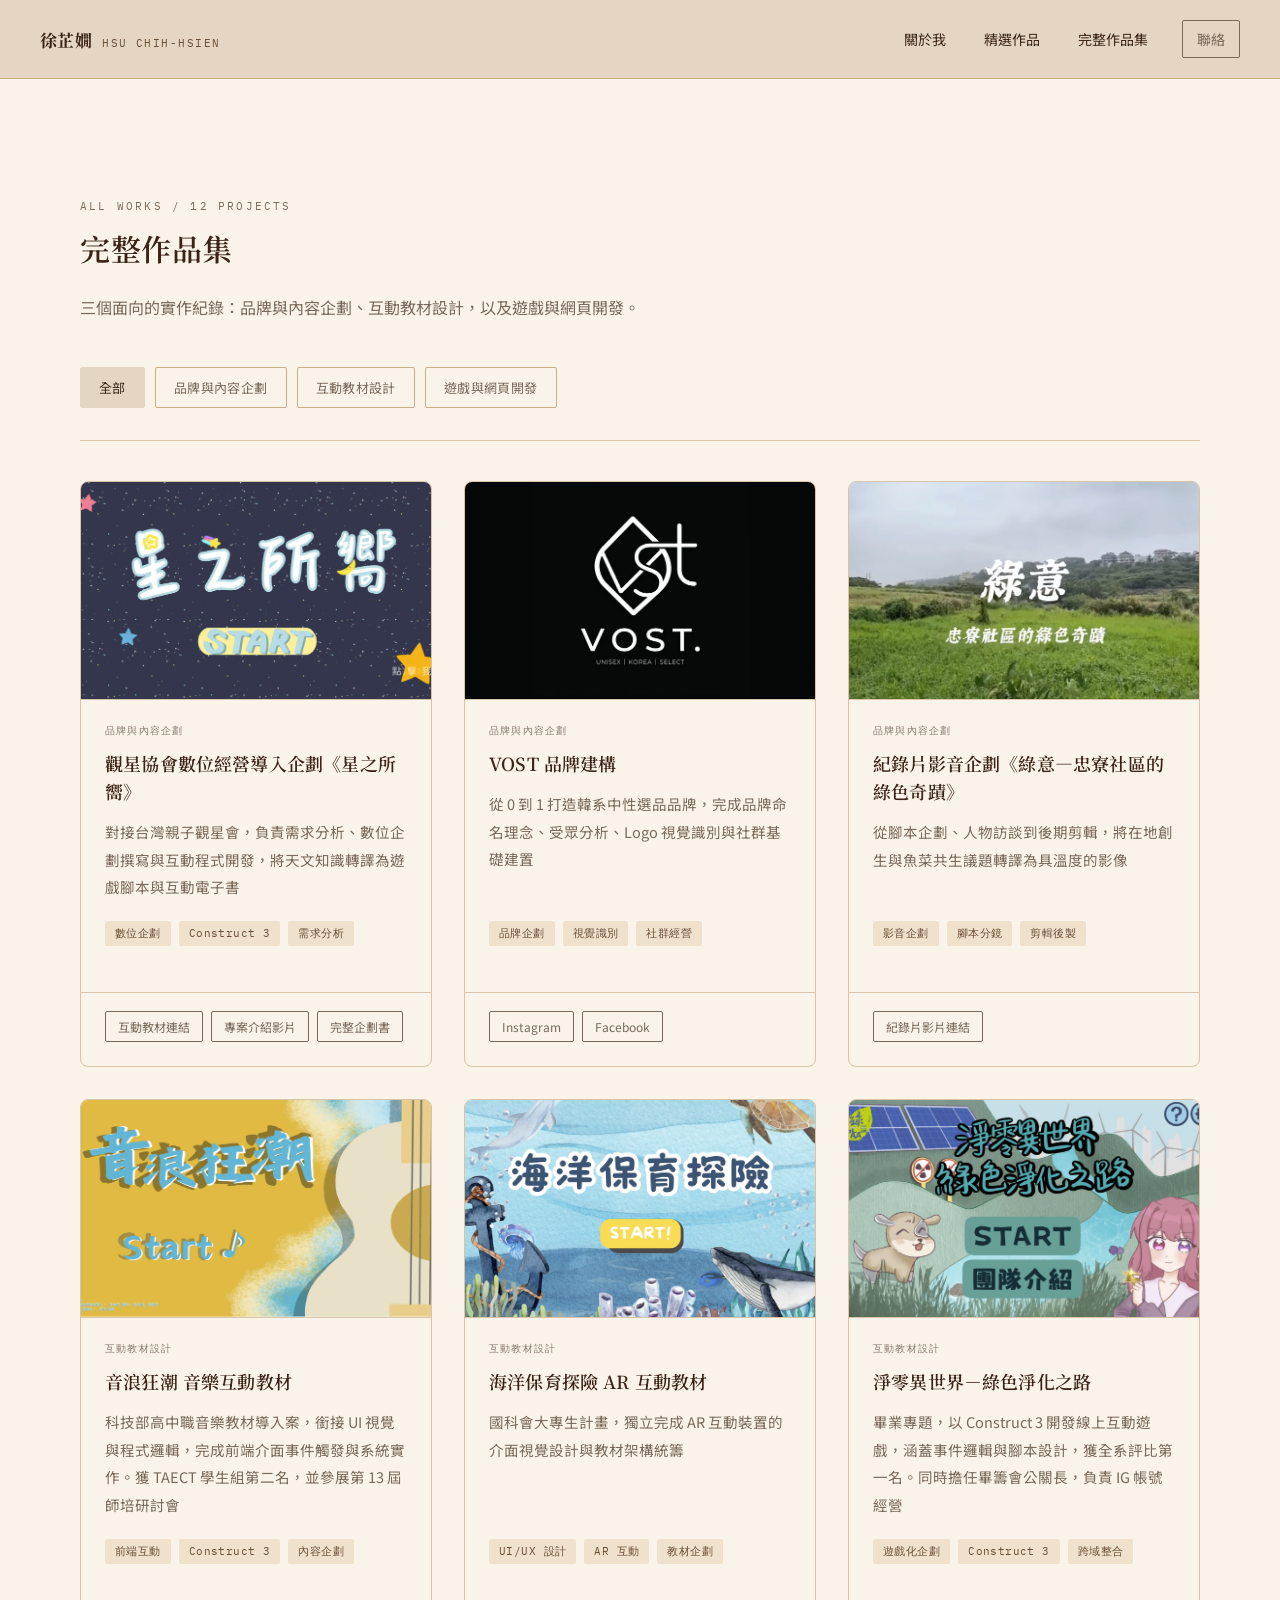
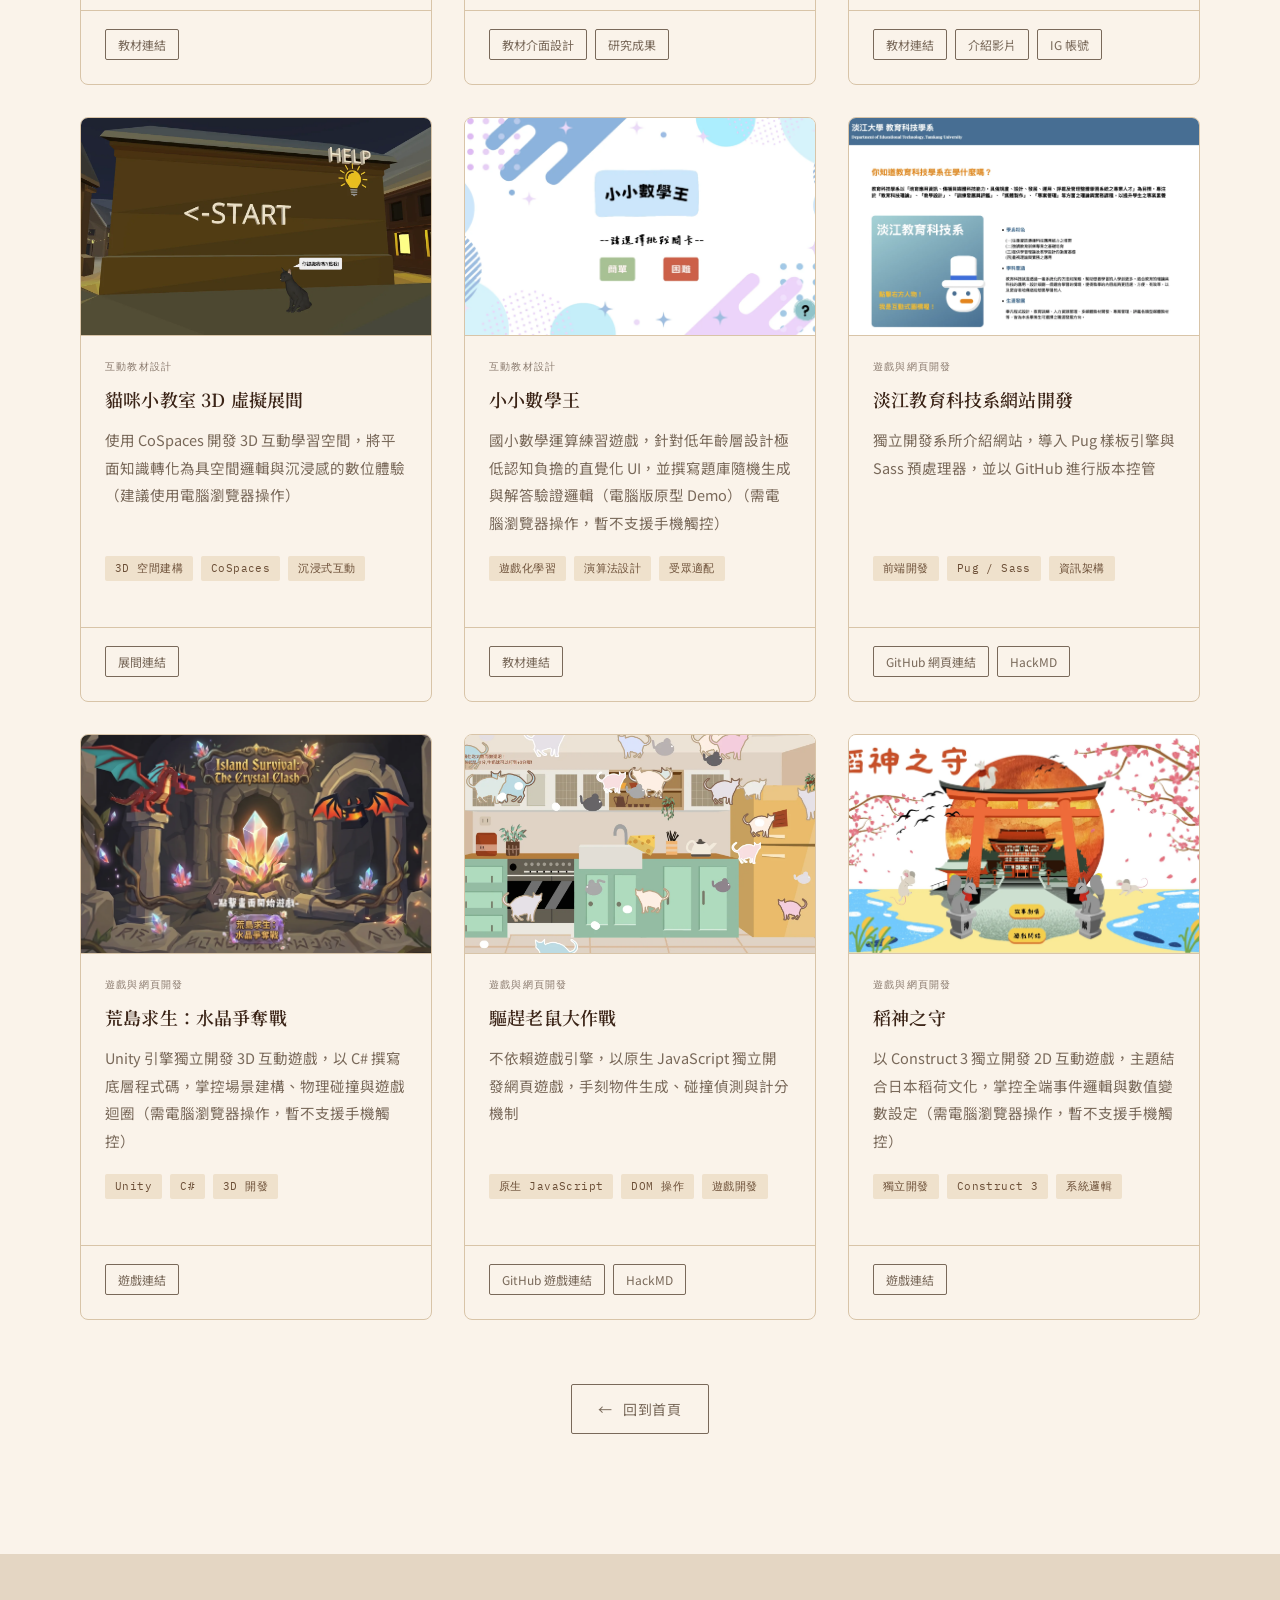
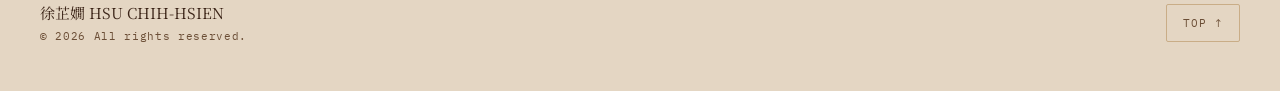
==== commit 3a2ac4b6: "Group works by category and replace resume with QR-code version - works.html: reorder cards so each " ====
--- a/works.html
+++ b/works.html
@@ -146,6 +146,139 @@
               </div>
         </div>
 
+          <!-- 05 -->
+          <div class="work-card" data-category="互動教材設計">
+            <a class="work-card-link" href="https://xian1215.itch.io/music-project" target="_blank" rel="noopener">
+            <div class="work-cover">
+              <img src="assets/images/works/work-05.webp" alt="音浪狂潮 音樂互動教材 封面" loading="lazy" decoding="async" onerror="this.style.display='none'">
+              <div class="work-cover-placeholder">
+                <span class="cover-label">COVER 16:10</span>
+                <span class="cover-size">建議 1600×1000px</span>
+              </div>
+            </div>
+            <div class="work-body">
+              <div class="work-cat">互動教材設計</div>
+              <h3 class="work-title">音浪狂潮 音樂互動教材</h3>
+              <p class="work-desc">科技部高中職音樂教材導入案，銜接 UI 視覺與程式邏輯，完成前端介面事件觸發與系統實作。獲 TAECT 學生組第二名，並參展第 13 屆師培研討會</p>
+              <div class="tag-row">
+                <span class="tag">前端互動</span>
+                <span class="tag">Construct 3</span>
+                <span class="tag">內容企劃</span>
+              </div>
+                          </div>
+          </a>
+          <div class="link-row">
+                <a href="https://xian1215.itch.io/music-project" target="_blank" rel="noopener" class="link-pill">教材連結</a>
+              </div>
+        </div>
+
+          <!-- 06 -->
+          <div class="work-card" data-category="互動教材設計">
+            <a class="work-card-link" href="https://canva.link/zanthvpoir3hhmb" target="_blank" rel="noopener">
+            <div class="work-cover">
+              <img src="assets/images/works/work-06.webp" alt="海洋保育探險 AR 互動教材 封面" loading="lazy" decoding="async" onerror="this.style.display='none'">
+              <div class="work-cover-placeholder">
+                <span class="cover-label">COVER 16:10</span>
+                <span class="cover-size">建議 1600×1000px</span>
+              </div>
+            </div>
+            <div class="work-body">
+              <div class="work-cat">互動教材設計</div>
+              <h3 class="work-title">海洋保育探險 AR 互動教材</h3>
+              <p class="work-desc">國科會大專生計畫，獨立完成 AR 互動裝置的介面視覺設計與教材架構統籌</p>
+              <div class="tag-row">
+                <span class="tag">UI/UX 設計</span>
+                <span class="tag">AR 互動</span>
+                <span class="tag">教材企劃</span>
+              </div>
+                          </div>
+          </a>
+          <div class="link-row">
+                <a href="https://canva.link/zanthvpoir3hhmb" target="_blank" rel="noopener" class="link-pill">教材介面設計</a>
+                <a href="https://drive.google.com/file/d/1w-6BS0zPPJtioyCGhfcOsL-TiiQda1Wb/view" target="_blank" rel="noopener" class="link-pill">研究成果</a>
+              </div>
+        </div>
+
+          <!-- 08 -->
+          <div class="work-card" data-category="互動教材設計">
+            <a class="work-card-link" href="https://6831bec1b82cb1c73385c4f5--celebrated-hummingbird-86bf99.netlify.app" target="_blank" rel="noopener">
+            <div class="work-cover">
+              <img src="assets/images/works/work-08.webp" alt="淨零異世界－綠色淨化之路 封面" loading="lazy" decoding="async" onerror="this.style.display='none'">
+              <div class="work-cover-placeholder">
+                <span class="cover-label">COVER 16:10</span>
+                <span class="cover-size">建議 1600×1000px</span>
+              </div>
+            </div>
+            <div class="work-body">
+              <div class="work-cat">互動教材設計</div>
+              <h3 class="work-title">淨零異世界－綠色淨化之路</h3>
+              <p class="work-desc">畢業專題，以 Construct 3 開發線上互動遊戲，涵蓋事件邏輯與腳本設計，獲全系評比第一名。同時擔任畢籌會公關長，負責 IG 帳號經營</p>
+              <div class="tag-row">
+                <span class="tag">遊戲化企劃</span>
+                <span class="tag">Construct 3</span>
+                <span class="tag">跨域整合</span>
+              </div>
+                          </div>
+          </a>
+          <div class="link-row">
+                <a href="https://6831bec1b82cb1c73385c4f5--celebrated-hummingbird-86bf99.netlify.app" target="_blank" rel="noopener" class="link-pill">教材連結</a>
+                <a href="https://youtu.be/52XeTAiEh04" target="_blank" rel="noopener" class="link-pill">介紹影片</a>
+                <a href="https://www.instagram.com/tkuet26_chuang.shiji" target="_blank" rel="noopener" class="link-pill">IG 帳號</a>
+              </div>
+        </div>
+
+          <!-- 10 -->
+          <div class="work-card" data-category="互動教材設計">
+            <a class="work-card-link" href="https://edu.cospaces.io/FYB-VXD" target="_blank" rel="noopener">
+            <div class="work-cover">
+              <img src="assets/images/works/work-10.webp" alt="貓咪小教室 3D 虛擬展間 封面" loading="lazy" decoding="async" onerror="this.style.display='none'">
+              <div class="work-cover-placeholder">
+                <span class="cover-label">COVER 16:10</span>
+                <span class="cover-size">建議 1600×1000px</span>
+              </div>
+            </div>
+            <div class="work-body">
+              <div class="work-cat">互動教材設計</div>
+              <h3 class="work-title">貓咪小教室 3D 虛擬展間</h3>
+              <p class="work-desc">使用 CoSpaces 開發 3D 互動學習空間，將平面知識轉化為具空間邏輯與沉浸感的數位體驗（建議使用電腦瀏覽器操作）</p>
+              <div class="tag-row">
+                <span class="tag">3D 空間建構</span>
+                <span class="tag">CoSpaces</span>
+                <span class="tag">沉浸式互動</span>
+              </div>
+                          </div>
+          </a>
+          <div class="link-row">
+                <a href="https://edu.cospaces.io/FYB-VXD" target="_blank" rel="noopener" class="link-pill">展間連結</a>
+              </div>
+        </div>
+
+          <!-- 12 -->
+          <div class="work-card" data-category="互動教材設計">
+            <a class="work-card-link" href="https://xian1215.github.io/LittleMathKing/" target="_blank" rel="noopener">
+            <div class="work-cover">
+              <img src="assets/images/works/work-12.webp" alt="小小數學王 封面" loading="lazy" decoding="async" onerror="this.style.display='none'">
+              <div class="work-cover-placeholder">
+                <span class="cover-label">COVER 16:10</span>
+                <span class="cover-size">建議 1600×1000px</span>
+              </div>
+            </div>
+            <div class="work-body">
+              <div class="work-cat">互動教材設計</div>
+              <h3 class="work-title">小小數學王</h3>
+              <p class="work-desc">國小數學運算練習遊戲，針對低年齡層設計極低認知負擔的直覺化 UI，並撰寫題庫隨機生成與解答驗證邏輯（電腦版原型 Demo）（需電腦瀏覽器操作，暫不支援手機觸控）</p>
+              <div class="tag-row">
+                <span class="tag">遊戲化學習</span>
+                <span class="tag">演算法設計</span>
+                <span class="tag">受眾適配</span>
+              </div>
+                          </div>
+          </a>
+          <div class="link-row">
+                <a href="https://xian1215.github.io/LittleMathKing/" target="_blank" rel="noopener" class="link-pill">教材連結</a>
+              </div>
+        </div>
+
           <!-- 04 -->
           <div class="work-card" data-category="遊戲與網頁開發">
             <a class="work-card-link" href="https://xian1215.github.io/TKUET-Introduction/" target="_blank" rel="noopener">
@@ -173,59 +306,6 @@
               </div>
         </div>
 
-          <!-- 05 -->
-          <div class="work-card" data-category="互動教材設計">
-            <a class="work-card-link" href="https://xian1215.itch.io/music-project" target="_blank" rel="noopener">
-            <div class="work-cover">
-              <img src="assets/images/works/work-05.webp" alt="音浪狂潮 音樂互動教材 封面" loading="lazy" decoding="async" onerror="this.style.display='none'">
-              <div class="work-cover-placeholder">
-                <span class="cover-label">COVER 16:10</span>
-                <span class="cover-size">建議 1600×1000px</span>
-              </div>
-            </div>
-            <div class="work-body">
-              <div class="work-cat">互動教材設計</div>
-              <h3 class="work-title">音浪狂潮 音樂互動教材</h3>
-              <p class="work-desc">科技部高中職音樂教材導入案，銜接 UI 視覺與程式邏輯，完成前端介面事件觸發與系統實作。獲 TAECT 學生組第二名，並參展第 13 屆師培研討會</p>
-              <div class="tag-row">
-                <span class="tag">前端互動</span>
-                <span class="tag">Construct 3</span>
-                <span class="tag">內容企劃</span>
-              </div>
-                          </div>
-          </a>
-          <div class="link-row">
-                <a href="https://xian1215.itch.io/music-project" target="_blank" rel="noopener" class="link-pill">教材連結</a>
-              </div>
-        </div>
-
-          <!-- 06 -->
-          <div class="work-card" data-category="互動教材設計">
-            <a class="work-card-link" href="https://canva.link/zanthvpoir3hhmb" target="_blank" rel="noopener">
-            <div class="work-cover">
-              <img src="assets/images/works/work-06.webp" alt="海洋保育探險 AR 互動教材 封面" loading="lazy" decoding="async" onerror="this.style.display='none'">
-              <div class="work-cover-placeholder">
-                <span class="cover-label">COVER 16:10</span>
-                <span class="cover-size">建議 1600×1000px</span>
-              </div>
-            </div>
-            <div class="work-body">
-              <div class="work-cat">互動教材設計</div>
-              <h3 class="work-title">海洋保育探險 AR 互動教材</h3>
-              <p class="work-desc">國科會大專生計畫，獨立完成 AR 互動裝置的介面視覺設計與教材架構統籌</p>
-              <div class="tag-row">
-                <span class="tag">UI/UX 設計</span>
-                <span class="tag">AR 互動</span>
-                <span class="tag">教材企劃</span>
-              </div>
-                          </div>
-          </a>
-          <div class="link-row">
-                <a href="https://canva.link/zanthvpoir3hhmb" target="_blank" rel="noopener" class="link-pill">教材介面設計</a>
-                <a href="https://drive.google.com/file/d/1w-6BS0zPPJtioyCGhfcOsL-TiiQda1Wb/view" target="_blank" rel="noopener" class="link-pill">研究成果</a>
-              </div>
-        </div>
-
           <!-- 07 -->
           <div class="work-card" data-category="遊戲與網頁開發">
             <a class="work-card-link" href="https://xian1215.itch.io/island-survival-the-crystal-clash" target="_blank" rel="noopener">
@@ -252,34 +332,6 @@
               </div>
         </div>
 
-          <!-- 08 -->
-          <div class="work-card" data-category="互動教材設計">
-            <a class="work-card-link" href="https://6831bec1b82cb1c73385c4f5--celebrated-hummingbird-86bf99.netlify.app" target="_blank" rel="noopener">
-            <div class="work-cover">
-              <img src="assets/images/works/work-08.webp" alt="淨零異世界－綠色淨化之路 封面" loading="lazy" decoding="async" onerror="this.style.display='none'">
-              <div class="work-cover-placeholder">
-                <span class="cover-label">COVER 16:10</span>
-                <span class="cover-size">建議 1600×1000px</span>
-              </div>
-            </div>
-            <div class="work-body">
-              <div class="work-cat">互動教材設計</div>
-              <h3 class="work-title">淨零異世界－綠色淨化之路</h3>
-              <p class="work-desc">畢業專題，以 Construct 3 開發線上互動遊戲，涵蓋事件邏輯與腳本設計，獲全系評比第一名。同時擔任畢籌會公關長，負責 IG 帳號經營</p>
-              <div class="tag-row">
-                <span class="tag">遊戲化企劃</span>
-                <span class="tag">Construct 3</span>
-                <span class="tag">跨域整合</span>
-              </div>
-                          </div>
-          </a>
-          <div class="link-row">
-                <a href="https://6831bec1b82cb1c73385c4f5--celebrated-hummingbird-86bf99.netlify.app" target="_blank" rel="noopener" class="link-pill">教材連結</a>
-                <a href="https://youtu.be/52XeTAiEh04" target="_blank" rel="noopener" class="link-pill">介紹影片</a>
-                <a href="https://www.instagram.com/tkuet26_chuang.shiji" target="_blank" rel="noopener" class="link-pill">IG 帳號</a>
-              </div>
-        </div>
-
           <!-- 09 -->
           <div class="work-card" data-category="遊戲與網頁開發">
             <a class="work-card-link" href="https://411730178xian.github.io/gamenew/" target="_blank" rel="noopener">
@@ -307,32 +359,6 @@
               </div>
         </div>
 
-          <!-- 10 -->
-          <div class="work-card" data-category="互動教材設計">
-            <a class="work-card-link" href="https://edu.cospaces.io/FYB-VXD" target="_blank" rel="noopener">
-            <div class="work-cover">
-              <img src="assets/images/works/work-10.webp" alt="貓咪小教室 3D 虛擬展間 封面" loading="lazy" decoding="async" onerror="this.style.display='none'">
-              <div class="work-cover-placeholder">
-                <span class="cover-label">COVER 16:10</span>
-                <span class="cover-size">建議 1600×1000px</span>
-              </div>
-            </div>
-            <div class="work-body">
-              <div class="work-cat">互動教材設計</div>
-              <h3 class="work-title">貓咪小教室 3D 虛擬展間</h3>
-              <p class="work-desc">使用 CoSpaces 開發 3D 互動學習空間，將平面知識轉化為具空間邏輯與沉浸感的數位體驗（建議使用電腦瀏覽器操作）</p>
-              <div class="tag-row">
-                <span class="tag">3D 空間建構</span>
-                <span class="tag">CoSpaces</span>
-                <span class="tag">沉浸式互動</span>
-              </div>
-                          </div>
-          </a>
-          <div class="link-row">
-                <a href="https://edu.cospaces.io/FYB-VXD" target="_blank" rel="noopener" class="link-pill">展間連結</a>
-              </div>
-        </div>
-
           <!-- 11 -->
           <div class="work-card" data-category="遊戲與網頁開發">
             <a class="work-card-link" href="https://xian1215.github.io/Inari-guardian/" target="_blank" rel="noopener">
@@ -356,32 +382,6 @@
           </a>
           <div class="link-row">
                 <a href="https://xian1215.github.io/Inari-guardian/" target="_blank" rel="noopener" class="link-pill">遊戲連結</a>
-              </div>
-        </div>
-
-          <!-- 12 -->
-          <div class="work-card" data-category="互動教材設計">
-            <a class="work-card-link" href="https://xian1215.github.io/LittleMathKing/" target="_blank" rel="noopener">
-            <div class="work-cover">
-              <img src="assets/images/works/work-12.webp" alt="小小數學王 封面" loading="lazy" decoding="async" onerror="this.style.display='none'">
-              <div class="work-cover-placeholder">
-                <span class="cover-label">COVER 16:10</span>
-                <span class="cover-size">建議 1600×1000px</span>
-              </div>
-            </div>
-            <div class="work-body">
-              <div class="work-cat">互動教材設計</div>
-              <h3 class="work-title">小小數學王</h3>
-              <p class="work-desc">國小數學運算練習遊戲，針對低年齡層設計極低認知負擔的直覺化 UI，並撰寫題庫隨機生成與解答驗證邏輯（電腦版原型 Demo）（需電腦瀏覽器操作，暫不支援手機觸控）</p>
-              <div class="tag-row">
-                <span class="tag">遊戲化學習</span>
-                <span class="tag">演算法設計</span>
-                <span class="tag">受眾適配</span>
-              </div>
-                          </div>
-          </a>
-          <div class="link-row">
-                <a href="https://xian1215.github.io/LittleMathKing/" target="_blank" rel="noopener" class="link-pill">教材連結</a>
               </div>
         </div>
 
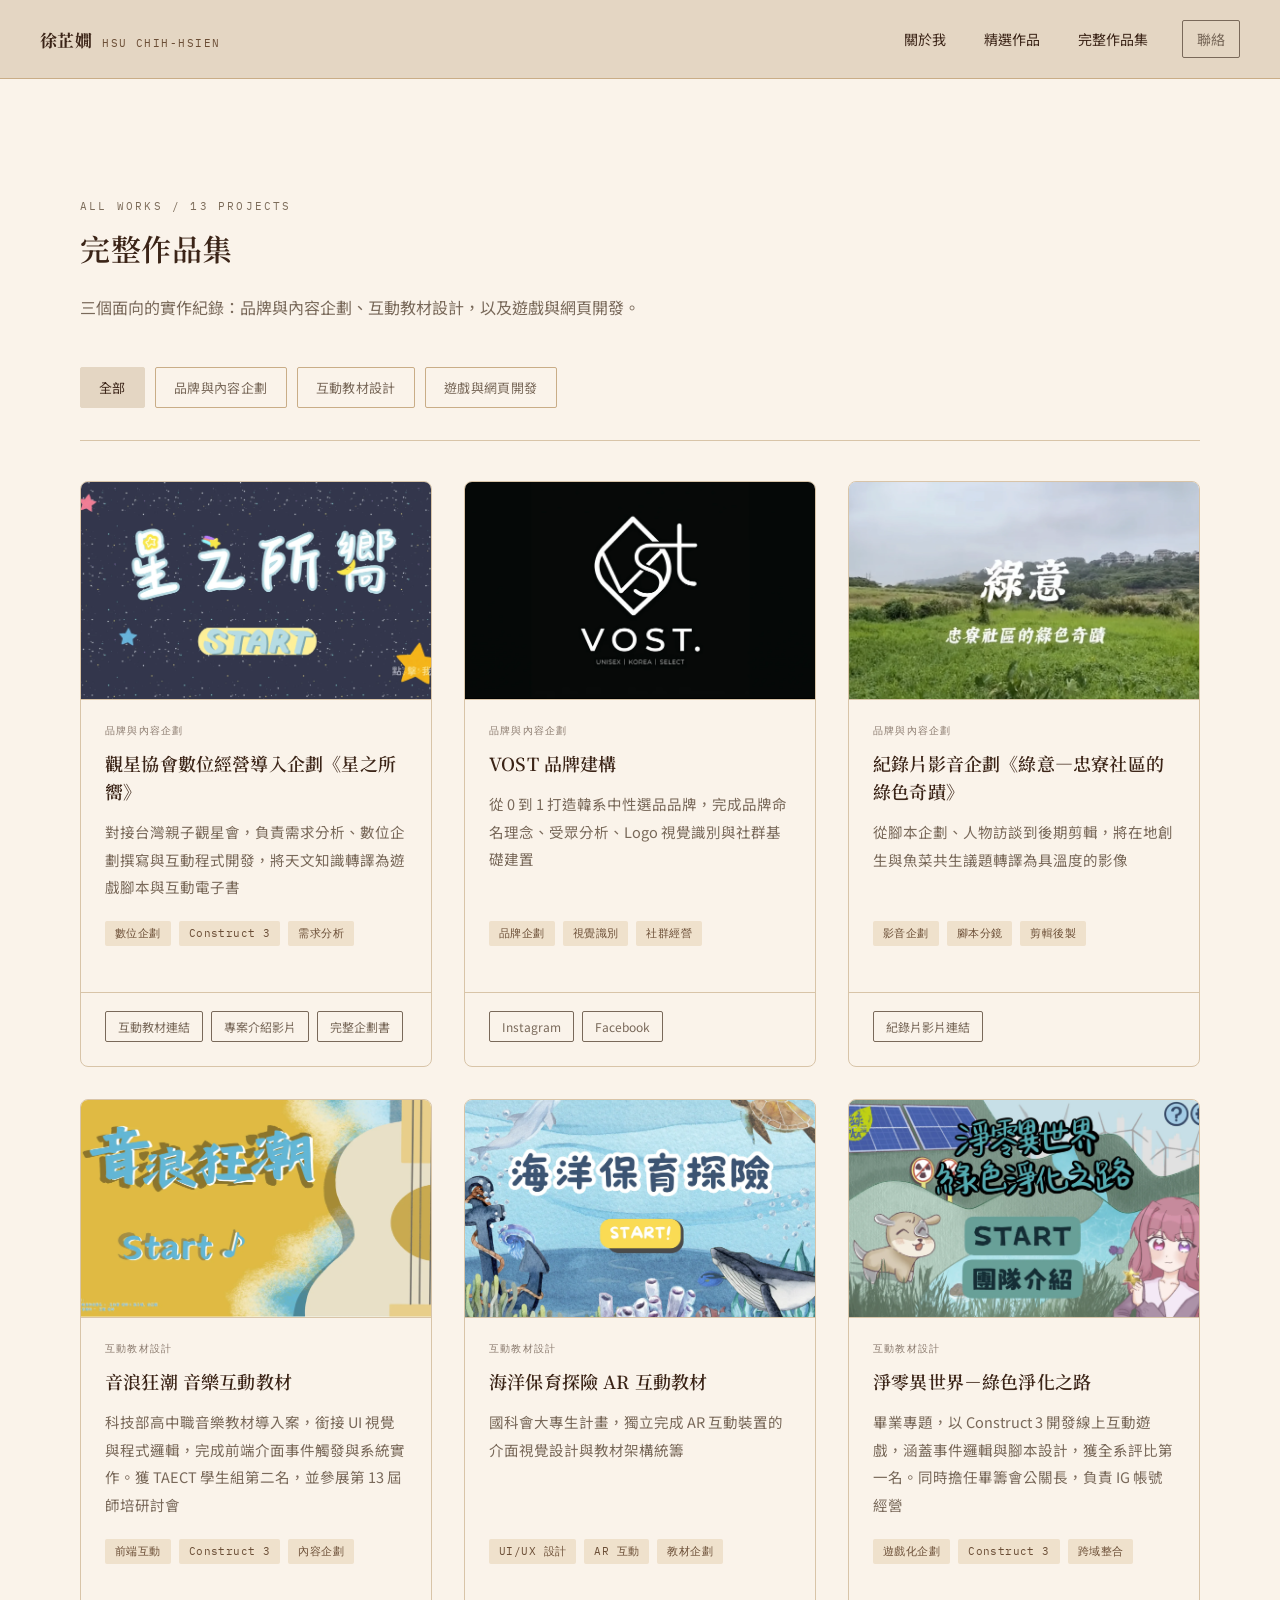
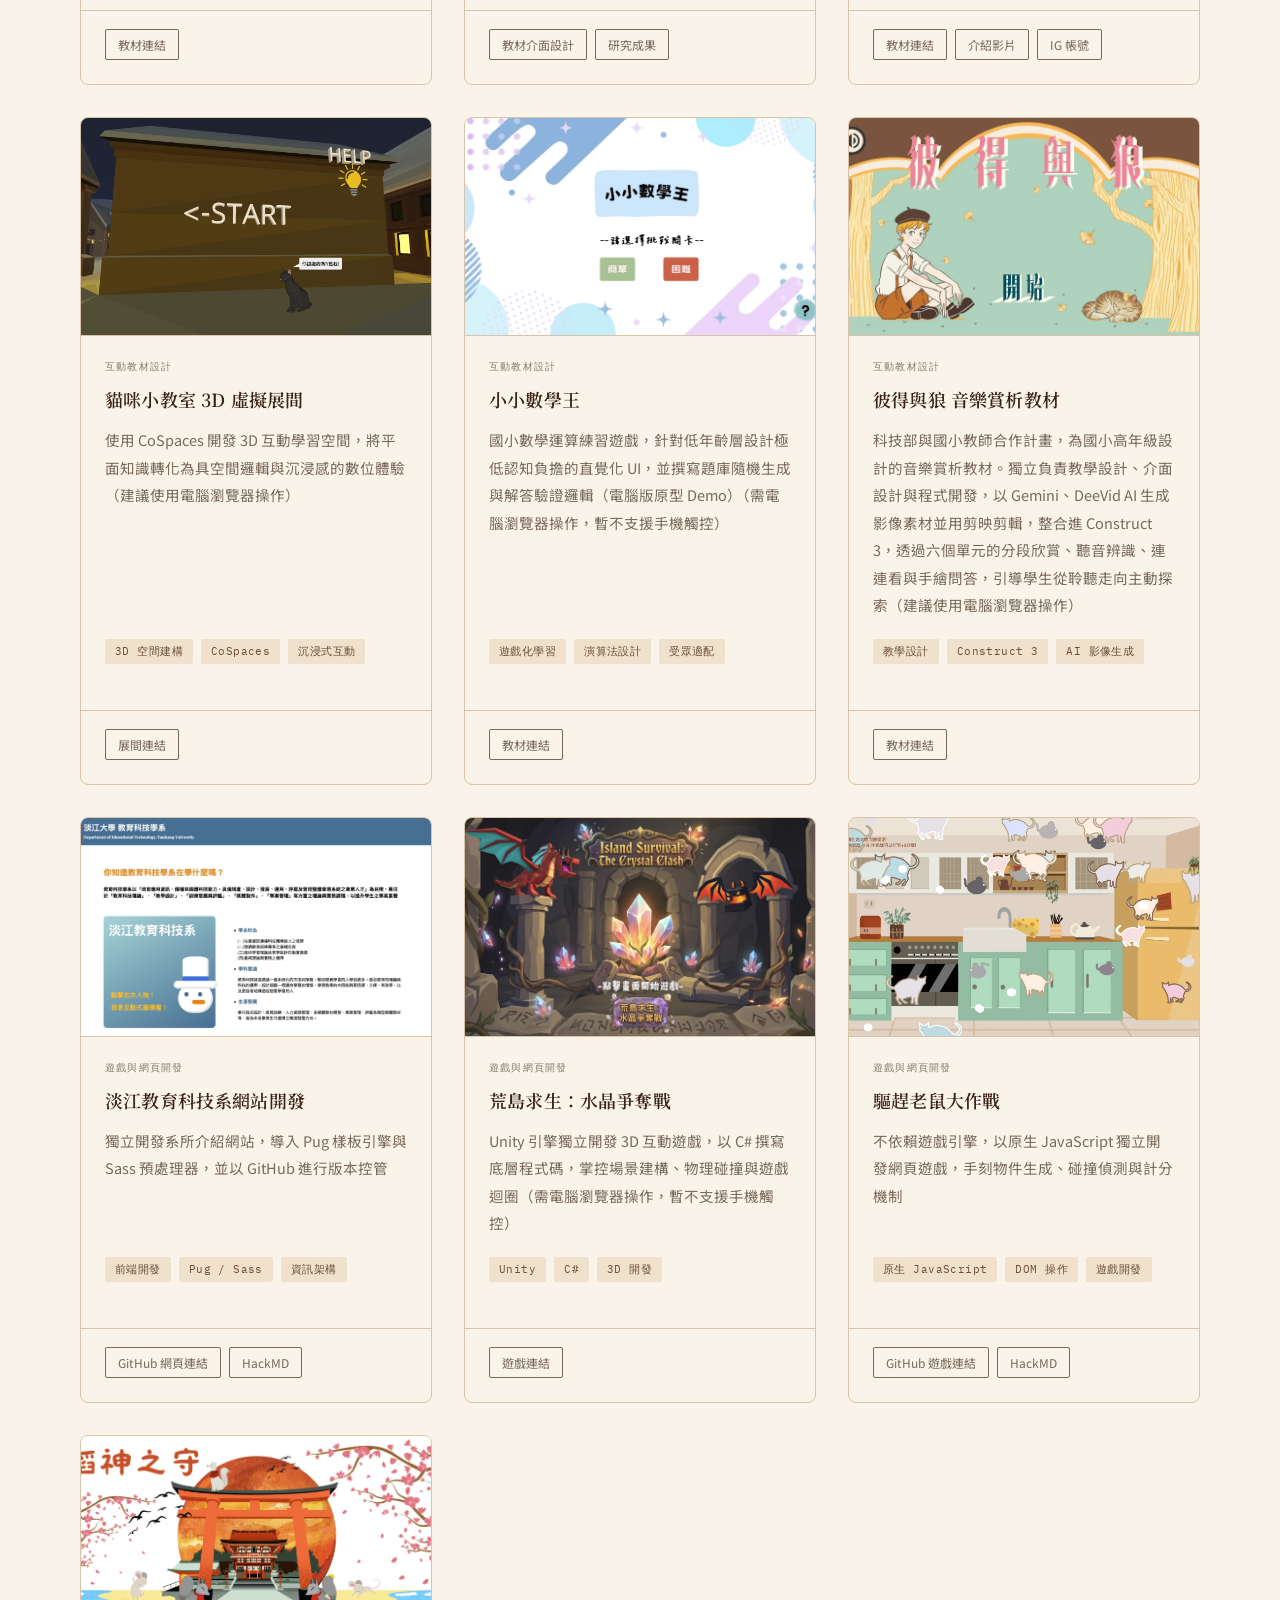
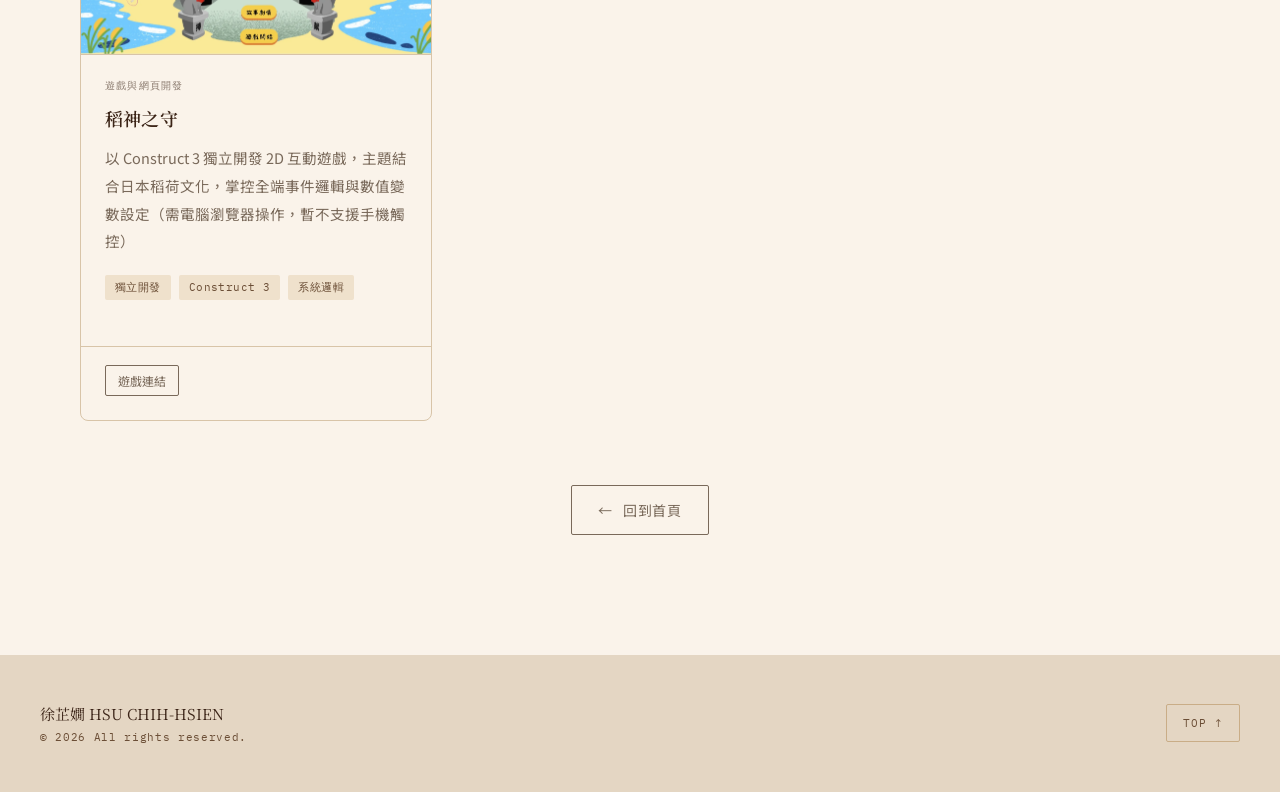
==== commit dd911ea4: "Add 彼得與狼 music appreciation lesson to works New 互動教材設計 card linking to the itch.io build, with cover" ====
--- a/works.html
+++ b/works.html
@@ -4,10 +4,10 @@
 <meta charset="UTF-8">
 <meta name="viewport" content="width=device-width, initial-scale=1">
 <title>完整作品集 — 徐芷嫺 HSU CHIH-HSIEN</title>
-<meta name="description" content="徐芷嫺完整作品集，共 12 個專案：品牌與內容企劃、互動教材設計、遊戲與網頁開發。">
+<meta name="description" content="徐芷嫺完整作品集，共 13 個專案：品牌與內容企劃、互動教材設計、遊戲與網頁開發。">
 <meta property="og:type" content="website">
 <meta property="og:title" content="完整作品集 — 徐芷嫺 HSU CHIH-HSIEN">
-<meta property="og:description" content="徐芷嫺完整作品集，共 12 個專案：品牌與內容企劃、互動教材設計、遊戲與網頁開發。">
+<meta property="og:description" content="徐芷嫺完整作品集，共 13 個專案：品牌與內容企劃、互動教材設計、遊戲與網頁開發。">
 <meta property="og:url" content="https://411730178xian.github.io/Chih-Hsien_Portfolio/works.html">
 <meta property="og:image" content="https://411730178xian.github.io/Chih-Hsien_Portfolio/assets/images/social/og-cover.jpg?v=2">
 <meta property="og:image:width" content="1200">
@@ -52,7 +52,7 @@
   <main id="top">
     <section class="sec">
       <div class="inner">
-        <p class="eyebrow" style="margin-bottom:14px">ALL WORKS / 12 PROJECTS</p>
+        <p class="eyebrow" style="margin-bottom:14px">ALL WORKS / 13 PROJECTS</p>
         <h1 style="font-size:30px">完整作品集</h1>
         <p class="works-intro">三個面向的實作紀錄：品牌與內容企劃、互動教材設計，以及遊戲與網頁開發。</p>
 
@@ -277,6 +277,32 @@
           <div class="link-row">
                 <a href="https://xian1215.github.io/LittleMathKing/" target="_blank" rel="noopener" class="link-pill">教材連結</a>
               </div>
+        </div>
+
+          <!-- 14 -->
+          <div class="work-card" data-category="互動教材設計">
+            <a class="work-card-link" href="https://xian1215.itch.io/peter-and-the-wolf" target="_blank" rel="noopener">
+            <div class="work-cover">
+              <img src="assets/images/works/work-14.webp" alt="彼得與狼 音樂賞析教材 封面" loading="lazy" decoding="async" onerror="this.style.display='none'">
+              <div class="work-cover-placeholder">
+                <span class="cover-label">COVER 16:10</span>
+                <span class="cover-size">建議 1600×1000px</span>
+              </div>
+            </div>
+            <div class="work-body">
+              <div class="work-cat">互動教材設計</div>
+              <h3 class="work-title">彼得與狼 音樂賞析教材</h3>
+              <p class="work-desc">科技部與國小教師合作計畫，為國小高年級設計的音樂賞析教材。獨立負責教學設計、介面設計與程式開發，以 Gemini、DeeVid AI 生成影像素材並用剪映剪輯，整合進 Construct 3，透過六個單元的分段欣賞、聽音辨識、連連看與手繪問答，引導學生從聆聽走向主動探索（建議使用電腦瀏覽器操作）</p>
+              <div class="tag-row">
+                <span class="tag">教學設計</span>
+                <span class="tag">Construct 3</span>
+                <span class="tag">AI 影像生成</span>
+              </div>
+            </div>
+          </a>
+          <div class="link-row">
+            <a href="https://xian1215.itch.io/peter-and-the-wolf" target="_blank" rel="noopener" class="link-pill">教材連結</a>
+          </div>
         </div>
 
           <!-- 04 -->
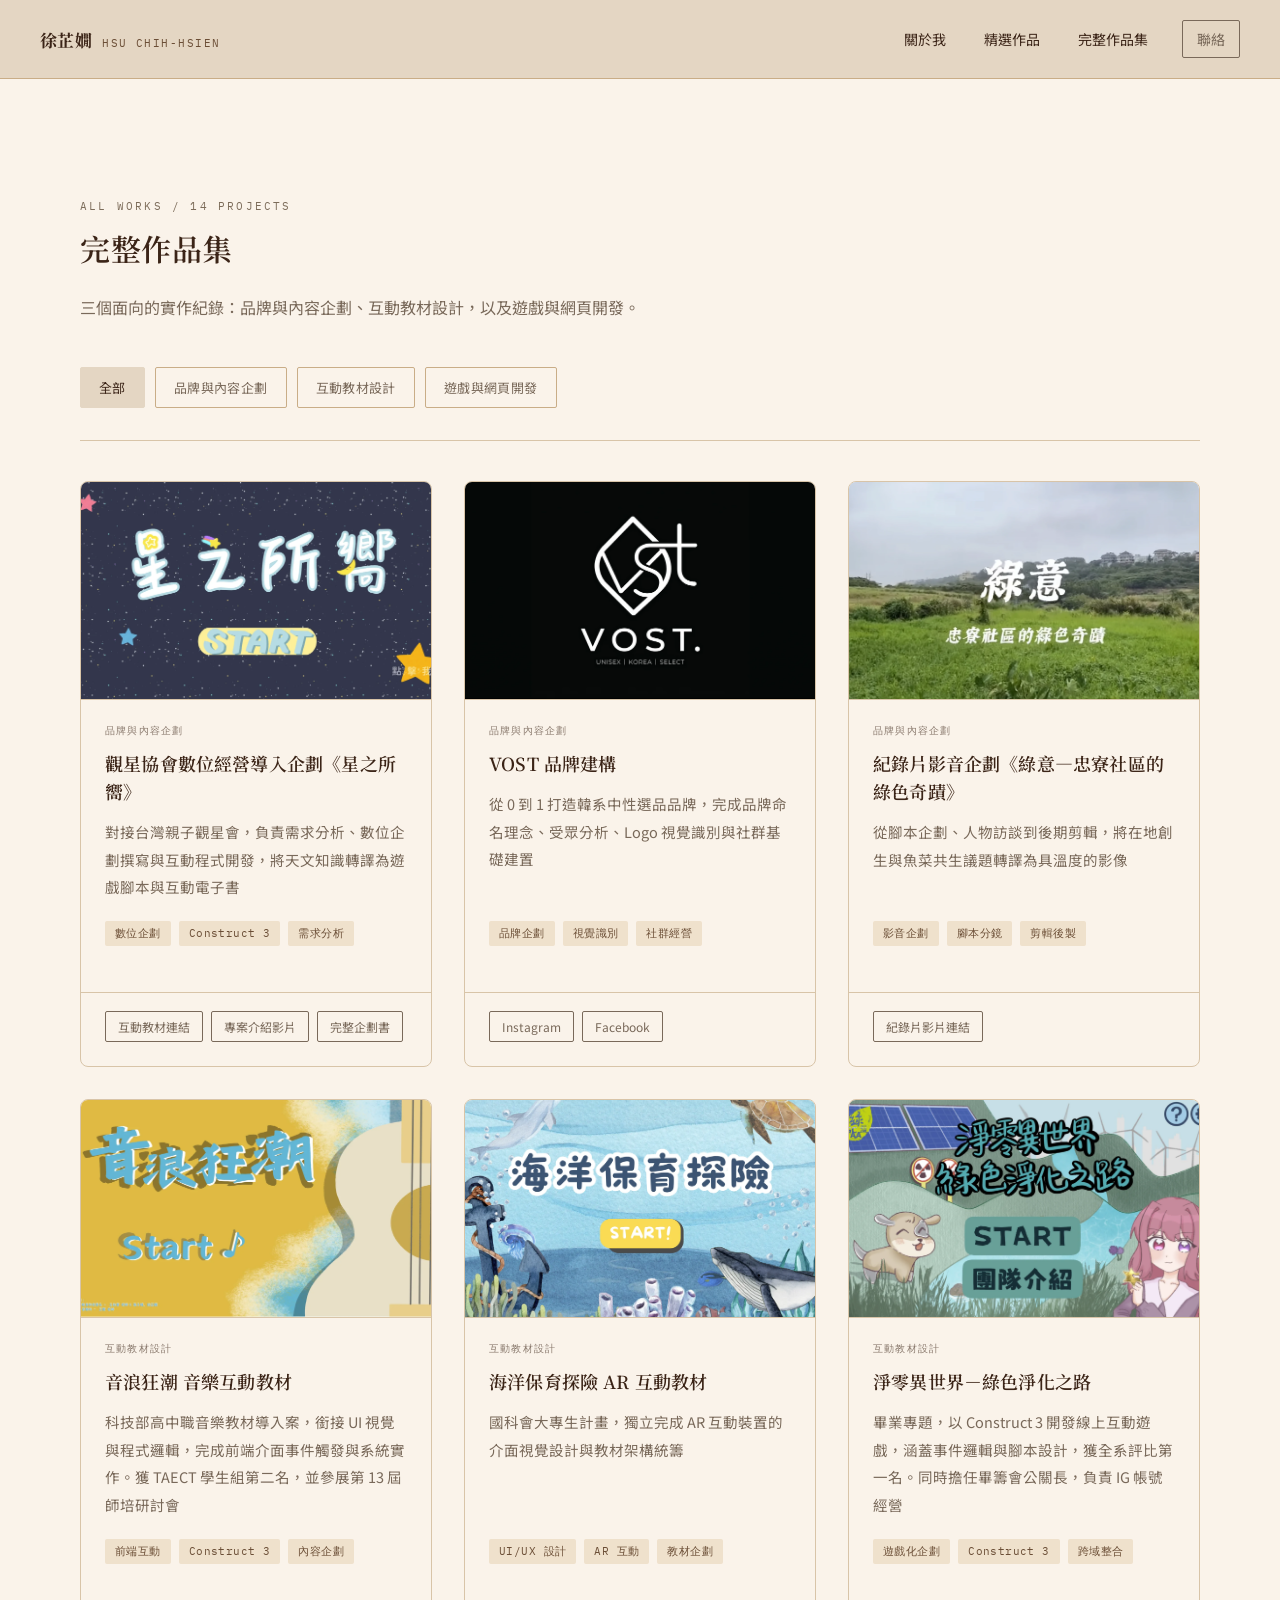
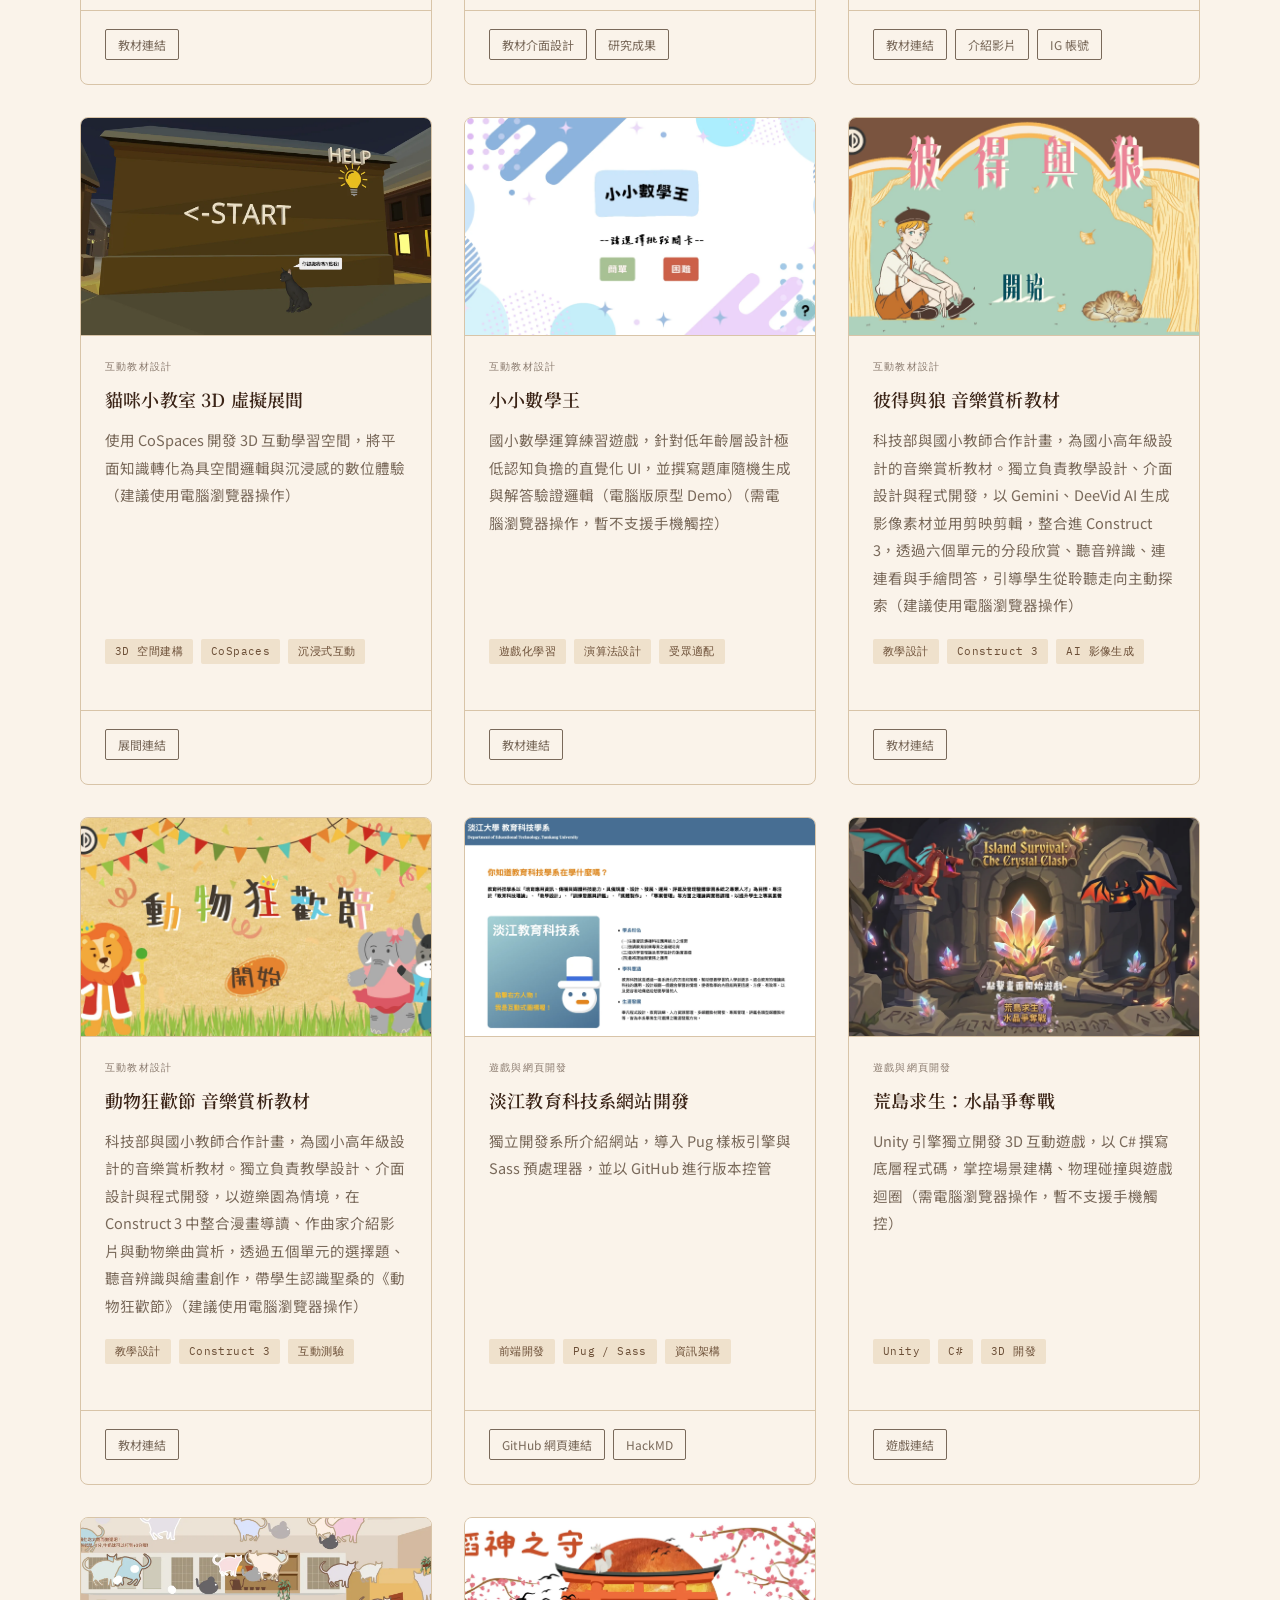
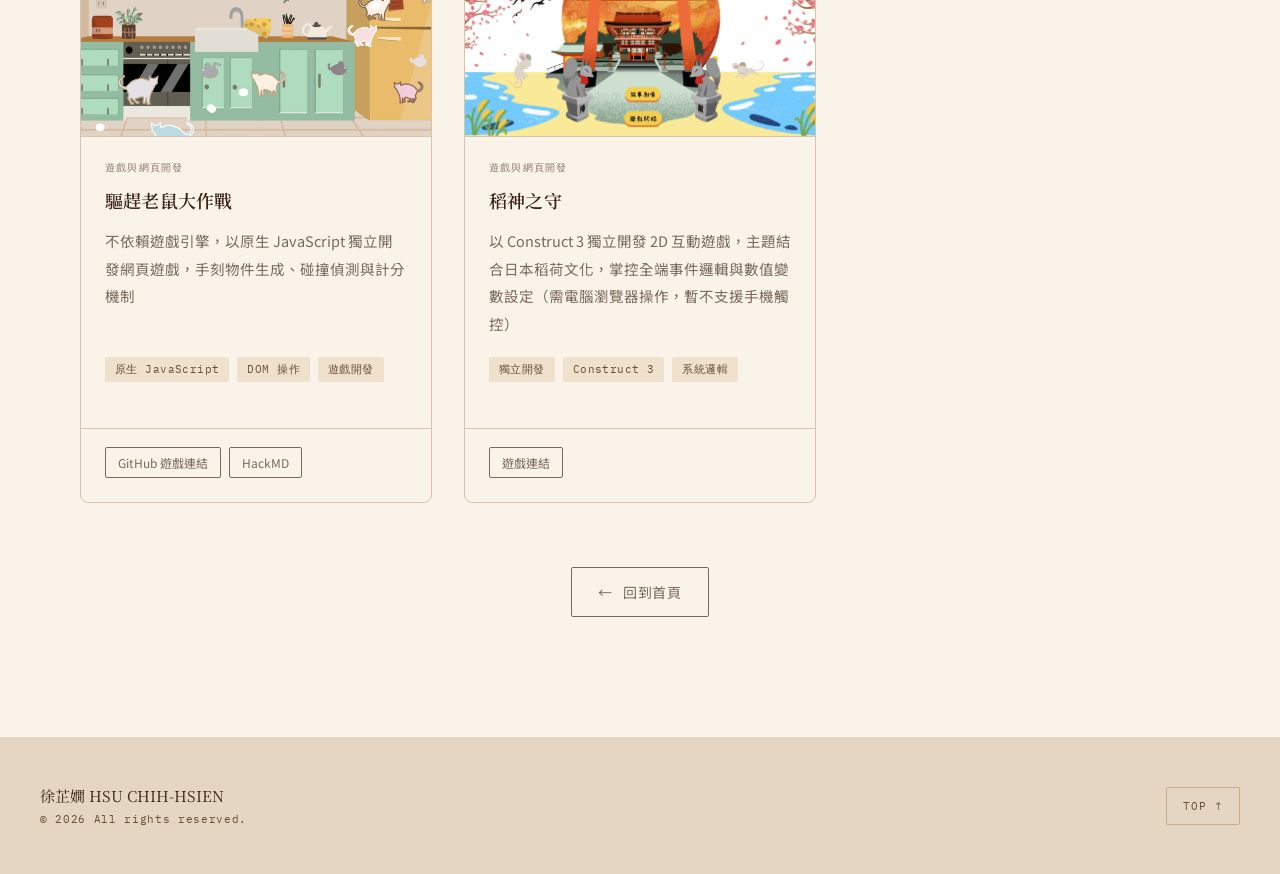
==== commit f6d7cec7: "Add 動物狂歡節 music appreciation lesson next to 彼得與狼 Co-Authored-By: Claude Opus 5.5 <noreply@anthropic." ====
--- a/works.html
+++ b/works.html
@@ -4,10 +4,10 @@
 <meta charset="UTF-8">
 <meta name="viewport" content="width=device-width, initial-scale=1">
 <title>完整作品集 — 徐芷嫺 HSU CHIH-HSIEN</title>
-<meta name="description" content="徐芷嫺完整作品集，共 13 個專案：品牌與內容企劃、互動教材設計、遊戲與網頁開發。">
+<meta name="description" content="徐芷嫺完整作品集，共 14 個專案：品牌與內容企劃、互動教材設計、遊戲與網頁開發。">
 <meta property="og:type" content="website">
 <meta property="og:title" content="完整作品集 — 徐芷嫺 HSU CHIH-HSIEN">
-<meta property="og:description" content="徐芷嫺完整作品集，共 13 個專案：品牌與內容企劃、互動教材設計、遊戲與網頁開發。">
+<meta property="og:description" content="徐芷嫺完整作品集，共 14 個專案：品牌與內容企劃、互動教材設計、遊戲與網頁開發。">
 <meta property="og:url" content="https://411730178xian.github.io/Chih-Hsien_Portfolio/works.html">
 <meta property="og:image" content="https://411730178xian.github.io/Chih-Hsien_Portfolio/assets/images/social/og-cover.jpg?v=2">
 <meta property="og:image:width" content="1200">
@@ -52,7 +52,7 @@
   <main id="top">
     <section class="sec">
       <div class="inner">
-        <p class="eyebrow" style="margin-bottom:14px">ALL WORKS / 13 PROJECTS</p>
+        <p class="eyebrow" style="margin-bottom:14px">ALL WORKS / 14 PROJECTS</p>
         <h1 style="font-size:30px">完整作品集</h1>
         <p class="works-intro">三個面向的實作紀錄：品牌與內容企劃、互動教材設計，以及遊戲與網頁開發。</p>
 
@@ -302,6 +302,32 @@
           </a>
           <div class="link-row">
             <a href="https://xian1215.itch.io/peter-and-the-wolf" target="_blank" rel="noopener" class="link-pill">教材連結</a>
+          </div>
+        </div>
+
+          <!-- 15 -->
+          <div class="work-card" data-category="互動教材設計">
+            <a class="work-card-link" href="https://xian1215.itch.io/carnival-of-the-animals" target="_blank" rel="noopener">
+            <div class="work-cover">
+              <img src="assets/images/works/work-15.webp" alt="動物狂歡節 音樂賞析教材 封面" loading="lazy" decoding="async" onerror="this.style.display='none'">
+              <div class="work-cover-placeholder">
+                <span class="cover-label">COVER 16:10</span>
+                <span class="cover-size">建議 1600×1000px</span>
+              </div>
+            </div>
+            <div class="work-body">
+              <div class="work-cat">互動教材設計</div>
+              <h3 class="work-title">動物狂歡節 音樂賞析教材</h3>
+              <p class="work-desc">科技部與國小教師合作計畫，為國小高年級設計的音樂賞析教材。獨立負責教學設計、介面設計與程式開發，以遊樂園為情境，在 Construct 3 中整合漫畫導讀、作曲家介紹影片與動物樂曲賞析，透過五個單元的選擇題、聽音辨識與繪畫創作，帶學生認識聖桑的《動物狂歡節》（建議使用電腦瀏覽器操作）</p>
+              <div class="tag-row">
+                <span class="tag">教學設計</span>
+                <span class="tag">Construct 3</span>
+                <span class="tag">互動測驗</span>
+              </div>
+            </div>
+          </a>
+          <div class="link-row">
+            <a href="https://xian1215.itch.io/carnival-of-the-animals" target="_blank" rel="noopener" class="link-pill">教材連結</a>
           </div>
         </div>
 
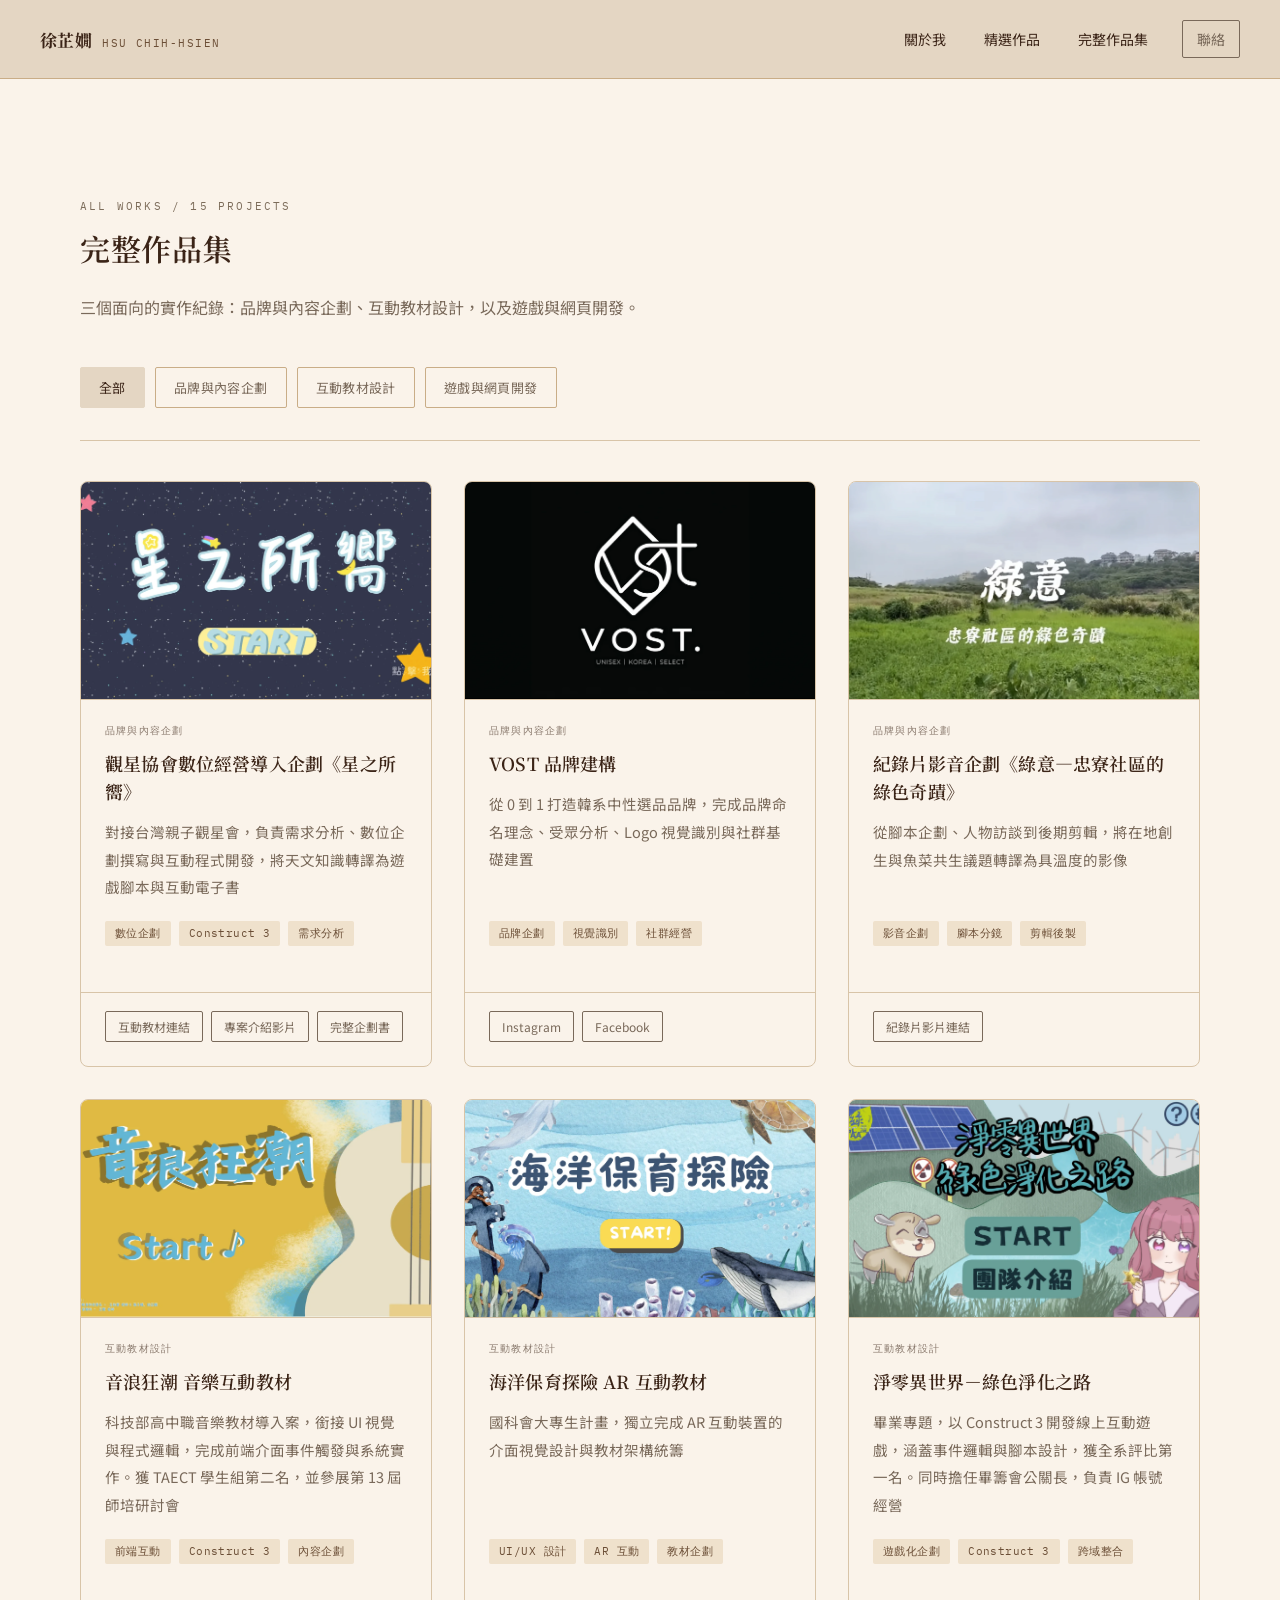
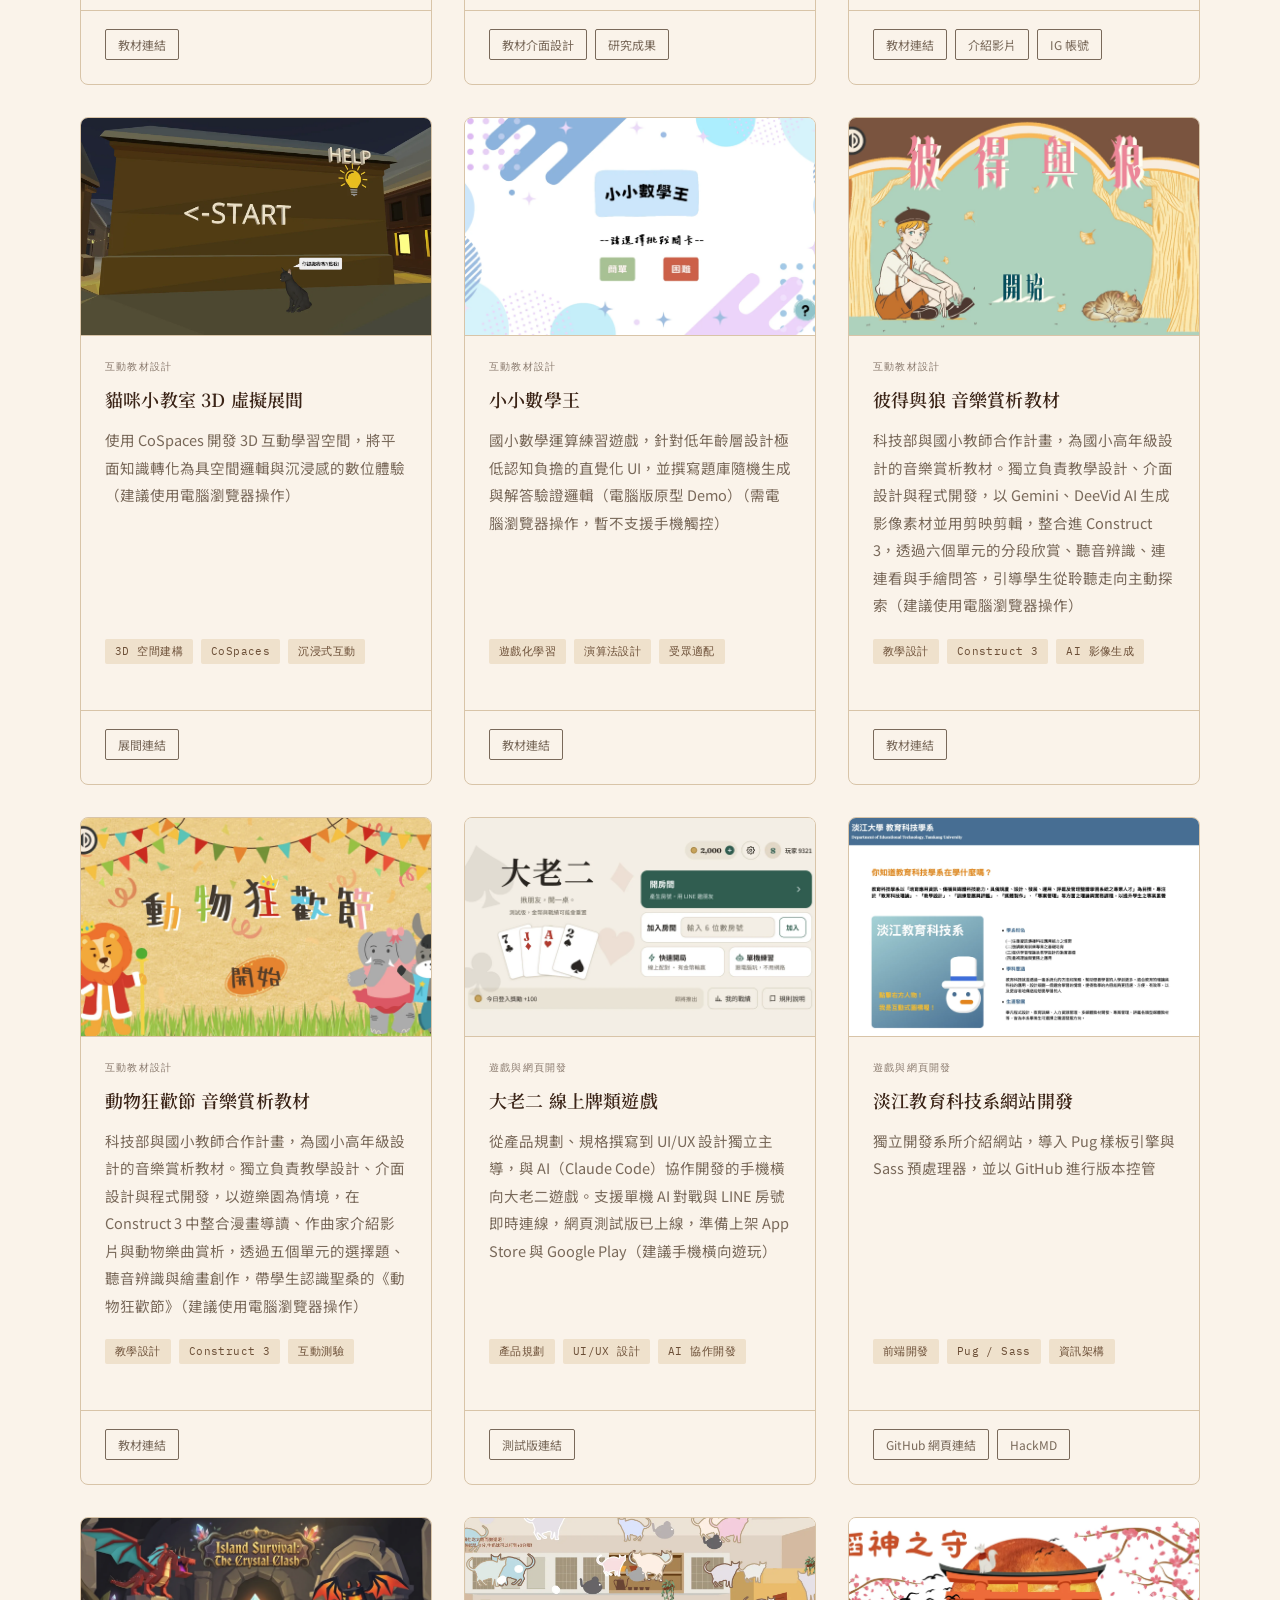
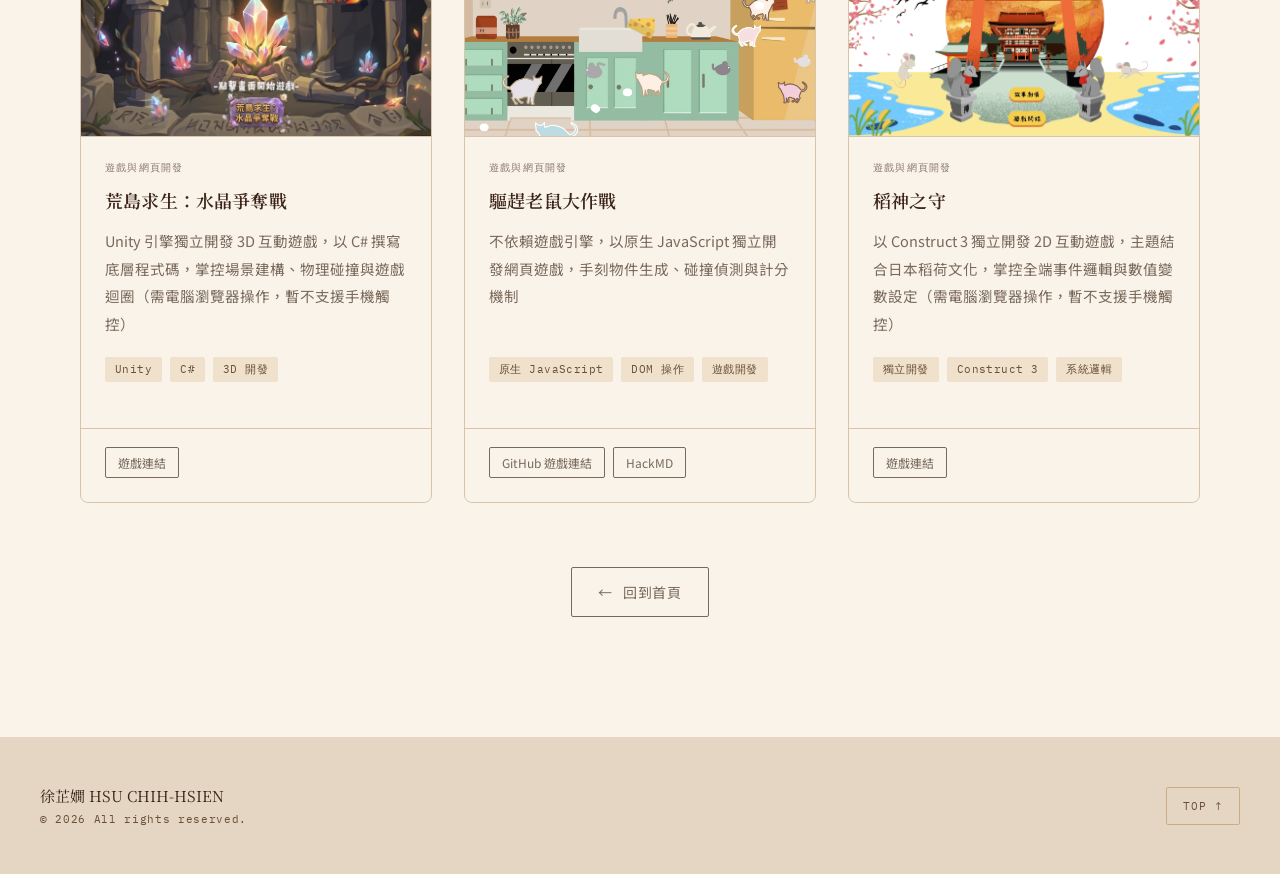
==== commit f008d1d5: "Add 大老二 online card game to works Co-Authored-By: Claude Opus 5.5 <noreply@anthropic.com>" ====
--- a/works.html
+++ b/works.html
@@ -4,10 +4,10 @@
 <meta charset="UTF-8">
 <meta name="viewport" content="width=device-width, initial-scale=1">
 <title>完整作品集 — 徐芷嫺 HSU CHIH-HSIEN</title>
-<meta name="description" content="徐芷嫺完整作品集，共 14 個專案：品牌與內容企劃、互動教材設計、遊戲與網頁開發。">
+<meta name="description" content="徐芷嫺完整作品集，共 15 個專案：品牌與內容企劃、互動教材設計、遊戲與網頁開發。">
 <meta property="og:type" content="website">
 <meta property="og:title" content="完整作品集 — 徐芷嫺 HSU CHIH-HSIEN">
-<meta property="og:description" content="徐芷嫺完整作品集，共 14 個專案：品牌與內容企劃、互動教材設計、遊戲與網頁開發。">
+<meta property="og:description" content="徐芷嫺完整作品集，共 15 個專案：品牌與內容企劃、互動教材設計、遊戲與網頁開發。">
 <meta property="og:url" content="https://411730178xian.github.io/Chih-Hsien_Portfolio/works.html">
 <meta property="og:image" content="https://411730178xian.github.io/Chih-Hsien_Portfolio/assets/images/social/og-cover.jpg?v=2">
 <meta property="og:image:width" content="1200">
@@ -52,7 +52,7 @@
   <main id="top">
     <section class="sec">
       <div class="inner">
-        <p class="eyebrow" style="margin-bottom:14px">ALL WORKS / 14 PROJECTS</p>
+        <p class="eyebrow" style="margin-bottom:14px">ALL WORKS / 15 PROJECTS</p>
         <h1 style="font-size:30px">完整作品集</h1>
         <p class="works-intro">三個面向的實作紀錄：品牌與內容企劃、互動教材設計，以及遊戲與網頁開發。</p>
 
@@ -328,6 +328,32 @@
           </a>
           <div class="link-row">
             <a href="https://xian1215.itch.io/carnival-of-the-animals" target="_blank" rel="noopener" class="link-pill">教材連結</a>
+          </div>
+        </div>
+
+          <!-- 16 -->
+          <div class="work-card" data-category="遊戲與網頁開發">
+            <a class="work-card-link" href="https://big-two.pages.dev" target="_blank" rel="noopener">
+            <div class="work-cover">
+              <img src="assets/images/works/work-16.webp" alt="大老二 線上牌類遊戲 封面" loading="lazy" decoding="async" onerror="this.style.display='none'">
+              <div class="work-cover-placeholder">
+                <span class="cover-label">COVER 16:10</span>
+                <span class="cover-size">建議 1600×1000px</span>
+              </div>
+            </div>
+            <div class="work-body">
+              <div class="work-cat">遊戲與網頁開發</div>
+              <h3 class="work-title">大老二 線上牌類遊戲</h3>
+              <p class="work-desc">從產品規劃、規格撰寫到 UI/UX 設計獨立主導，與 AI（Claude Code）協作開發的手機橫向大老二遊戲。支援單機 AI 對戰與 LINE 房號即時連線，網頁測試版已上線，準備上架 App Store 與 Google Play（建議手機橫向遊玩）</p>
+              <div class="tag-row">
+                <span class="tag">產品規劃</span>
+                <span class="tag">UI/UX 設計</span>
+                <span class="tag">AI 協作開發</span>
+              </div>
+            </div>
+          </a>
+          <div class="link-row">
+            <a href="https://big-two.pages.dev" target="_blank" rel="noopener" class="link-pill">測試版連結</a>
           </div>
         </div>
 
